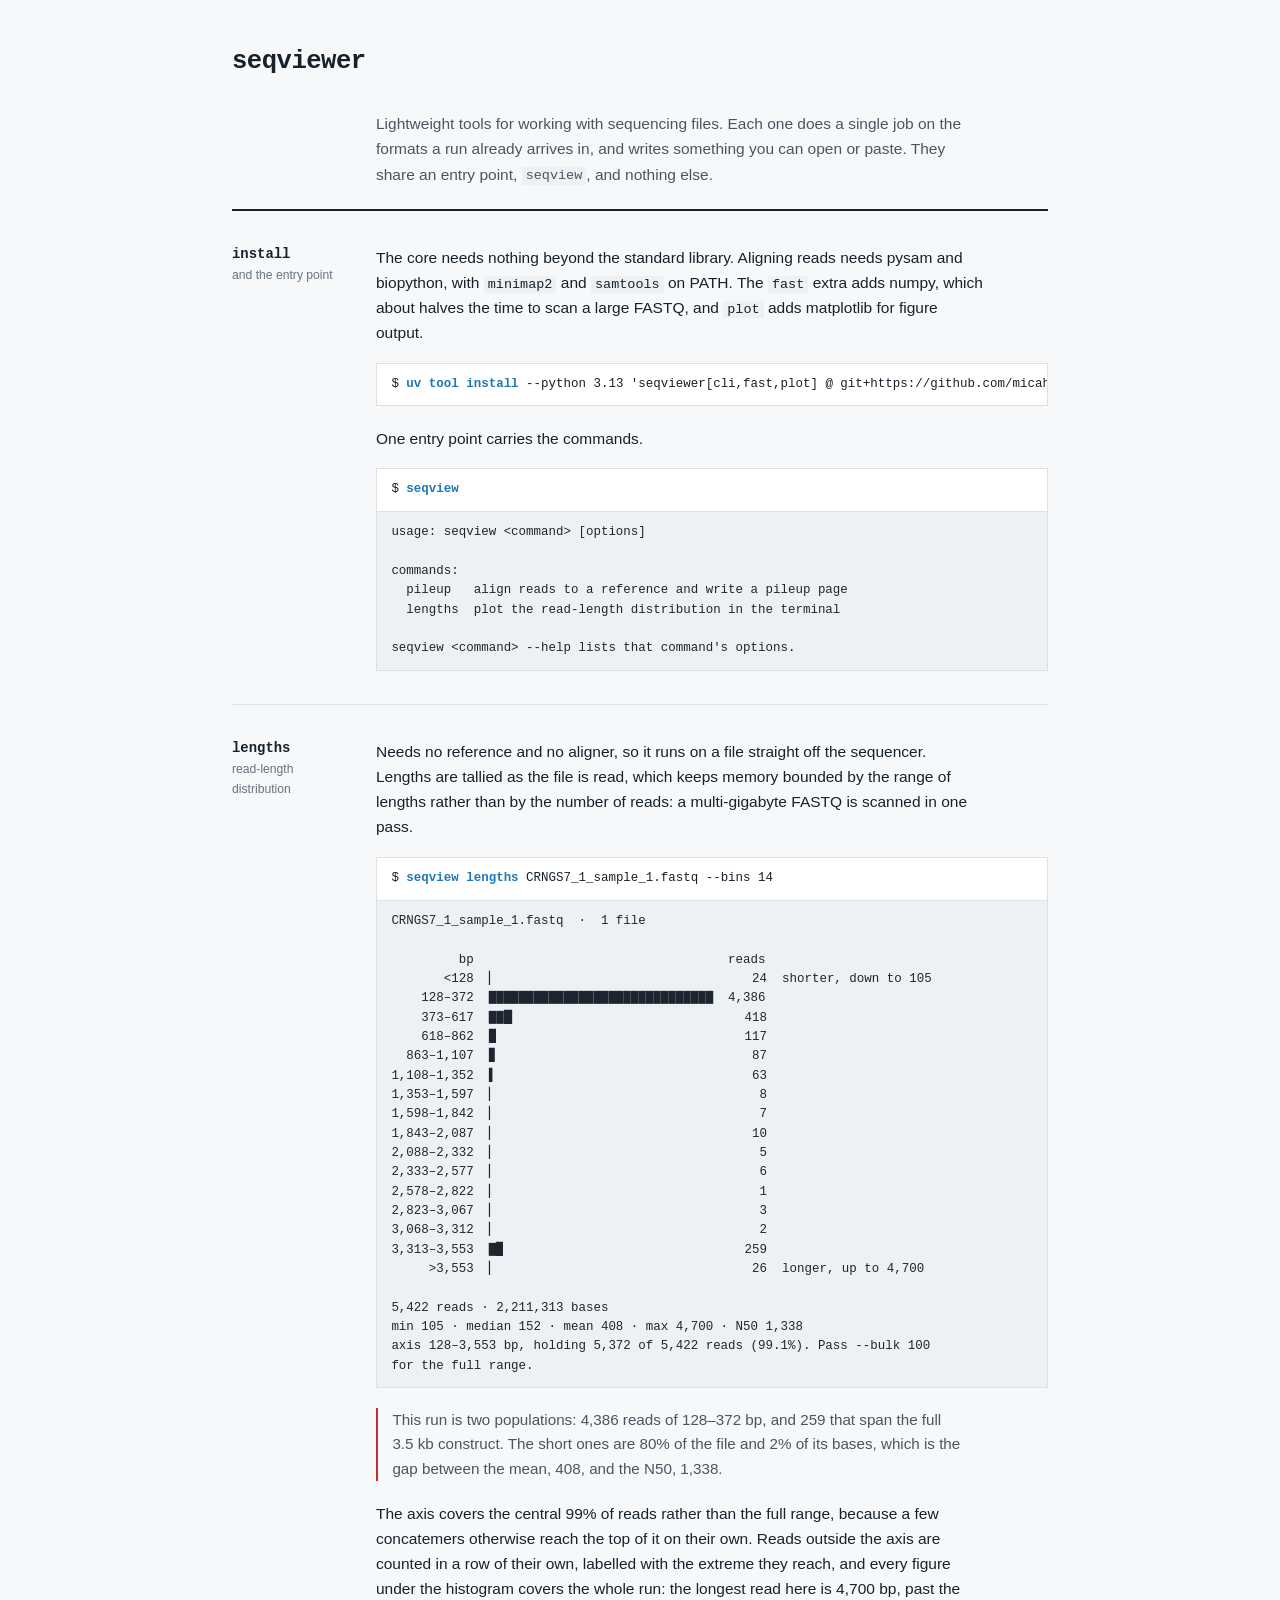
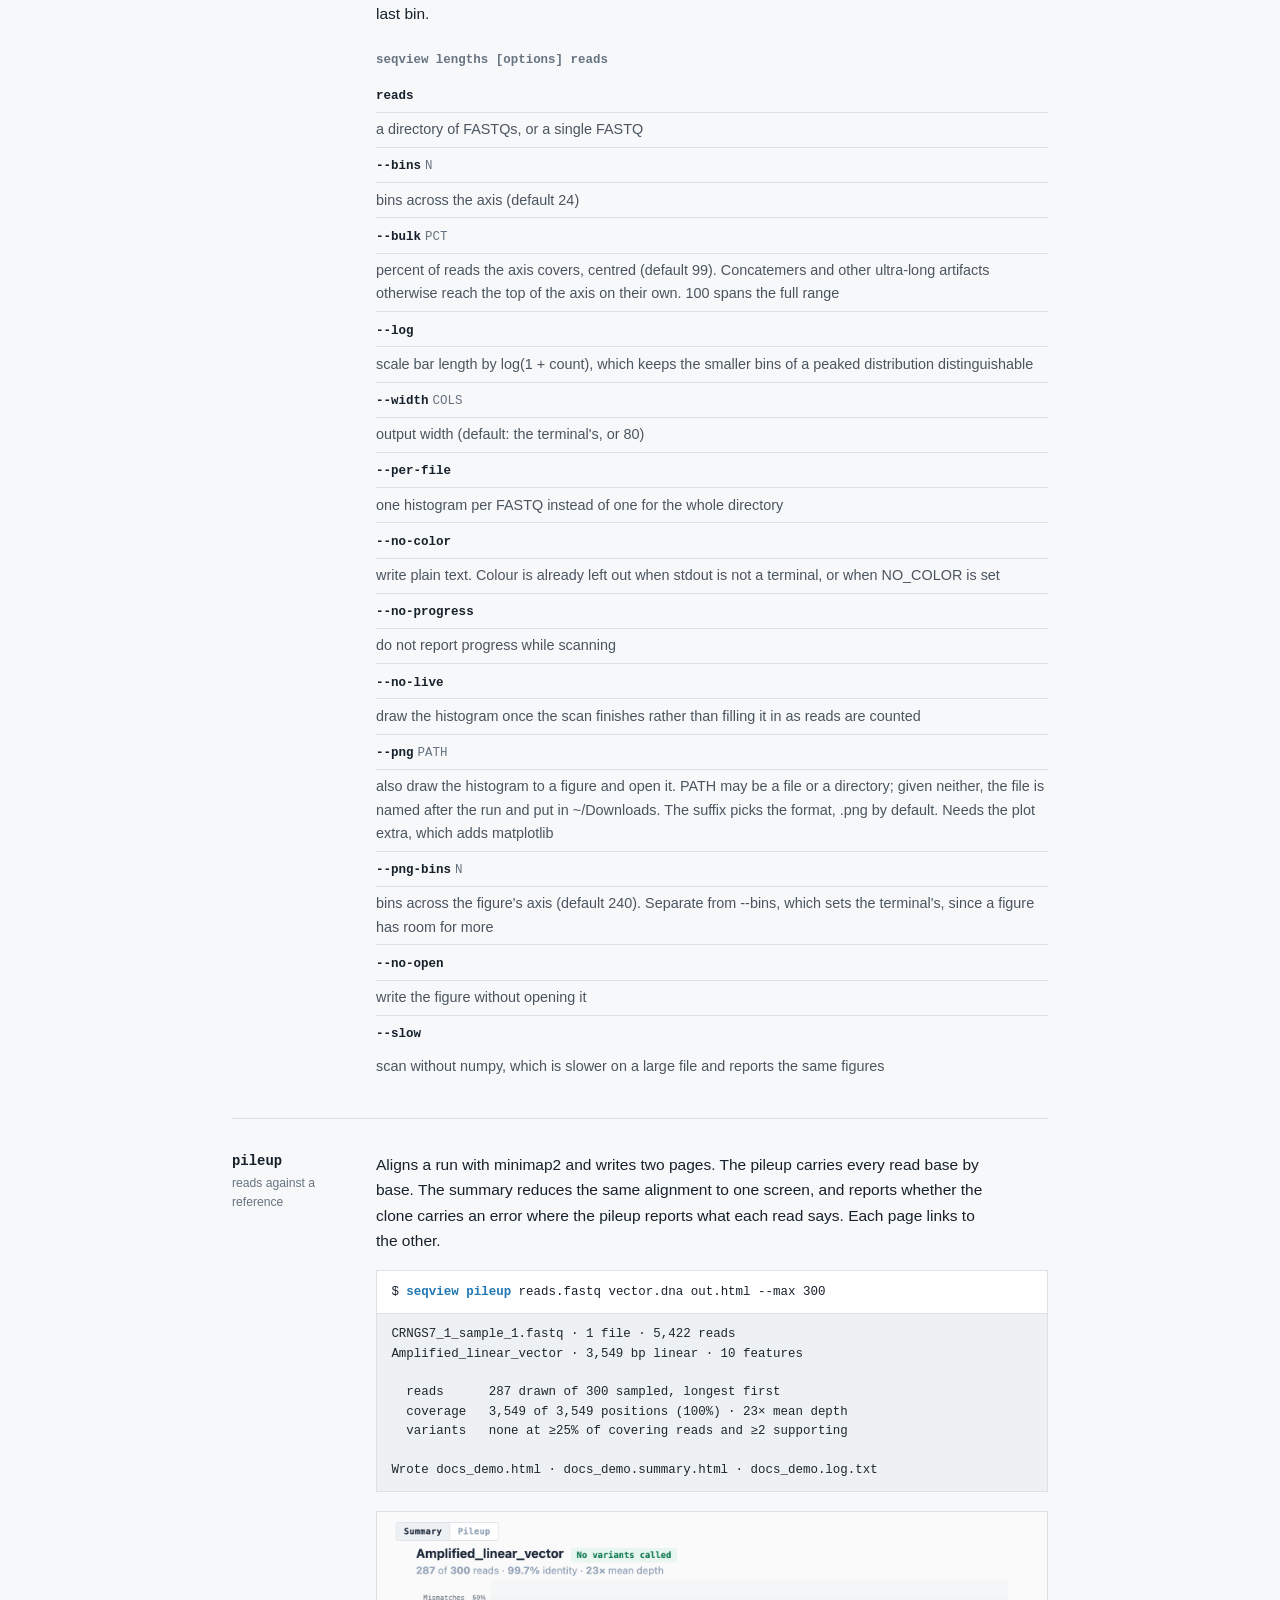
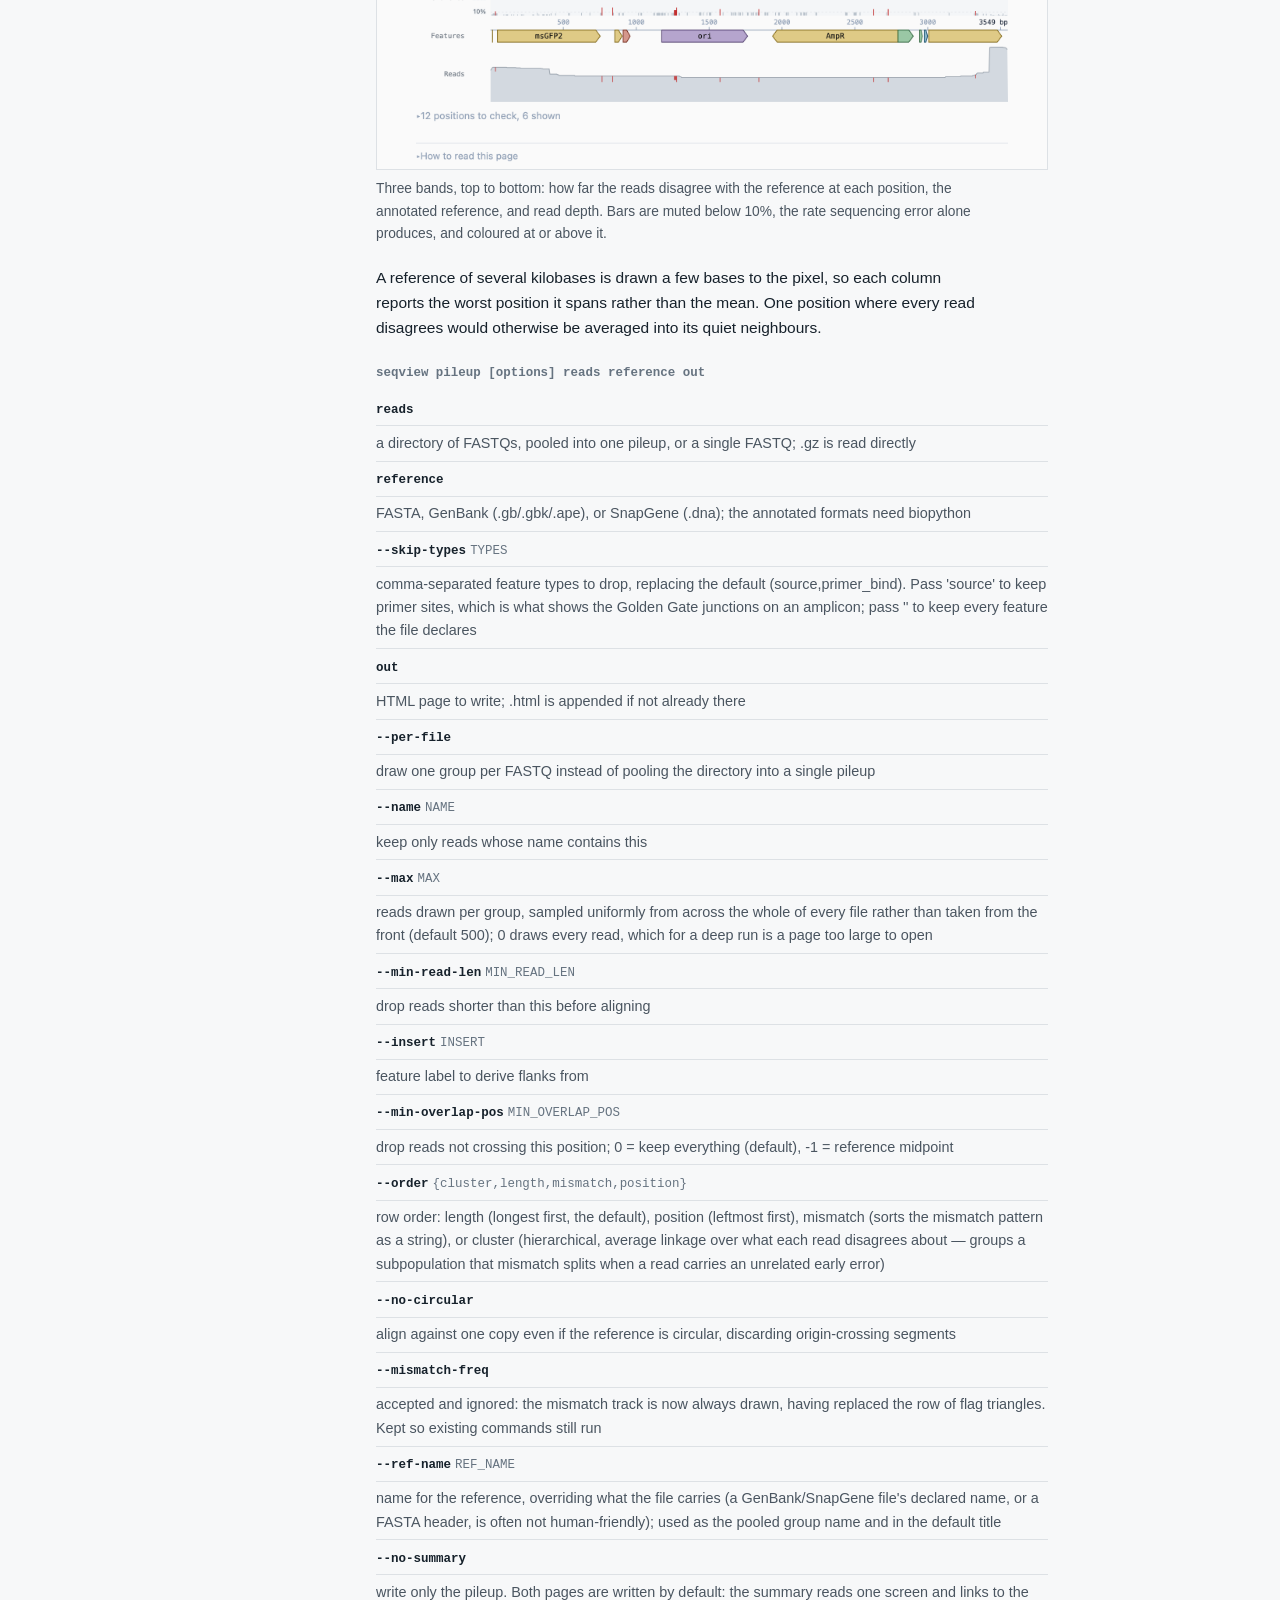
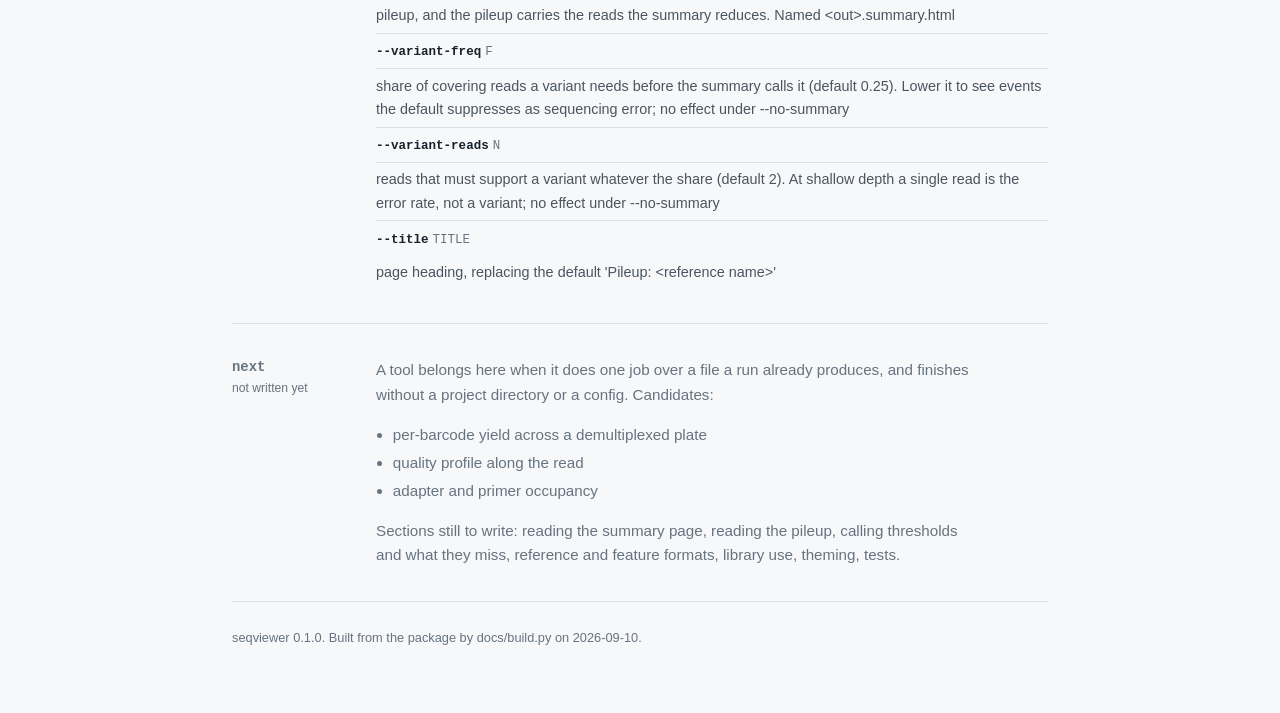
==== docs/index.html @ c3e30b2c "Scroll the transcripts sideways rather than wrapping them A command wrapped across lines stops being" ====
<!doctype html>
<html lang="en">
<head>
<meta charset="utf-8">
<meta name="viewport" content="width=device-width,initial-scale=1">
<title>seqviewer</title>
<style>
:root {
  color-scheme: light dark;
  --paper: #f7f8f9;
  --panel: #ffffff;
  --ink: #16212b;
  --muted: #4a5560;
  --quiet: #667380;
  --rule: #dde1e5;
  --accent: #1f77b4;       /* the colour the package plots its figures in */
  --flag: #c22f2f;         /* and the colour it flags a finding in */
  --term-bg: #eef1f3;
  --term-ink: #1d262e;
  --rail: 7.5rem;
}
@media (prefers-color-scheme: dark) {
  :root {
    --paper: #10151a; --panel: #161d24; --ink: #e4e9ed; --muted: #a9b4be;
    --quiet: #8795a1; --rule: #26313b; --accent: #6cb6e8; --flag: #f0655f;
    --term-bg: #0c1116; --term-ink: #d3dae0;
  }
}
* { box-sizing: border-box; }
html { -webkit-text-size-adjust: 100%; }
body {
  margin: 0; background: var(--paper); color: var(--ink);
  font: 15.5px/1.62 -apple-system, BlinkMacSystemFont, "Segoe UI", Roboto,
        Helvetica, Arial, sans-serif;
}
.page { max-width: 54rem; margin: 0 auto; padding: 3rem 1.5rem 4rem; }

/* --- masthead --- */
.mast { display: grid; grid-template-columns: var(--rail) 1fr; gap: 1.5rem;
        align-items: baseline; padding-bottom: 1.4rem;
        border-bottom: 2px solid var(--ink); }
.mast h1 { grid-column: 1 / -1; font: 600 1.6rem/1.1 ui-monospace,
           SFMono-Regular, "SF Mono", Menlo, Consolas, monospace;
           letter-spacing: -0.02em; margin: 0 0 0.7rem; }
/* The intro starts in the content column, on the same line as every tool's
   prose, rather than in the rail. */
.mast p { grid-column: 2 / -1; margin: 0; color: var(--muted);
          max-width: 38rem; min-width: 0; }

/* --- the rail: one row per tool, and room for the next --- */
.tool { display: grid; grid-template-columns: var(--rail) 1fr; gap: 1.5rem;
        padding: 2.1rem 0; border-bottom: 1px solid var(--rule); }
.tool > .label { position: sticky; top: 1.5rem; align-self: start; }
.tool > .label .name {
  display: block; font: 600 0.87rem/1.3 ui-monospace, SFMono-Regular,
  "SF Mono", Menlo, Consolas, monospace; color: var(--ink);
}
.tool > .label .what { display: block; margin-top: 0.2rem;
                       font-size: 0.76rem; color: var(--quiet); }
/* A grid item defaults to min-width:auto, which is a refusal to shrink below
   its widest content.  A wide transcript inside one therefore widens the
   column, the grid, and the page, and the overflow-x below never engages.
   Zero here is what lets the scroll container be the transcript itself. */
.tool > .label, .tool > .body { min-width: 0; }
.tool > .body > :first-child { margin-top: 0; }
.tool > .body > :last-child { margin-bottom: 0; }
.tool.next .label .name { color: var(--quiet); }
.tool.next .body { color: var(--quiet); font-size: 0.95rem; }

p { margin: 0 0 0.95rem; max-width: 38rem; }

/* --- a command and what it printed --- */
.run { margin: 1.1rem 0 1.2rem; min-width: 0; }
/* Nothing here wraps.  A command and its output are both fixed-pitch, and a
   line folded at the window edge reads as two: the histogram stops being a
   histogram, and a wrapped command stops being one you can copy by eye.  Each
   block is bounded by its column and scrolls sideways within it. */
.run pre {
  font: 0.78rem/1.55 ui-monospace, SFMono-Regular, "SF Mono", Menlo, Consolas,
        monospace;
  margin: 0; padding: 0.7rem 0.9rem;
  white-space: pre; overflow-x: auto; overscroll-behavior-x: contain;
}
.run .cmd { background: var(--panel); color: var(--ink);
            border: 1px solid var(--rule); }
.run .cmd b { font-weight: 600; color: var(--accent); }
.run .out { background: var(--term-bg); color: var(--term-ink);
            border: 1px solid var(--rule); border-top: none; }

figure { margin: 1.2rem 0; }
figure img { display: block; width: 100%; height: auto;
             border: 1px solid var(--rule); }
figcaption { margin-top: 0.5rem; font-size: 0.86rem; color: var(--muted);
             max-width: 38rem; }

/* --- what one run turned out to be, as against how the tool works --- */
.reading { margin: 1.2rem 0; padding-left: 0.9rem;
           border-left: 2px solid var(--flag);
           color: var(--muted); font-size: 0.95rem; max-width: 38rem; }
.reading p:last-child { margin-bottom: 0; }

/* --- every argument the command takes, read off its parser --- */
.ref { margin-top: 1.6rem; min-width: 0; }
.ref h3 { font: 600 0.78rem/1.3 ui-monospace, SFMono-Regular, "SF Mono",
          Menlo, Consolas, monospace; color: var(--quiet);
          margin: 0 0 0.6rem; }
/* The term column takes what the longest flag needs, but never more than a
   third of the row: --min-overlap-pos MIN_OVERLAP_POS would otherwise set the
   column width and squeeze the descriptions into a ribbon. */
dl.flags { display: grid;
           grid-template-columns: minmax(0, min(max-content, 33%)) 1fr;
           gap: 0 1.2rem; margin: 0; font-size: 0.9rem; }
dl.flags dt, dl.flags dd { padding: 0.34rem 0; min-width: 0;
                           overflow-wrap: anywhere;
                           border-bottom: 1px solid var(--rule); }
dl.flags dd { margin: 0; color: var(--muted); }
dl.flags dt:last-of-type, dl.flags dd:last-of-type { border-bottom: none; }
dl.flags dt code { background: none; padding: 0; font-weight: 600;
                   color: var(--ink); }
dl.flags .arg { font: 0.78rem/1 ui-monospace, SFMono-Regular, "SF Mono", Menlo,
                Consolas, monospace; color: var(--quiet); }

code { font: 0.87em/1 ui-monospace, SFMono-Regular, "SF Mono", Menlo,
       Consolas, monospace;
       background: var(--term-bg); padding: 0.08em 0.3em; }
a { color: var(--accent); text-decoration: underline;
    text-underline-offset: 0.15em; text-decoration-thickness: 0.06em; }
a:focus-visible { outline: 2px solid var(--accent); outline-offset: 3px; }

ul.plain { margin: 0.4rem 0 0.95rem; padding-left: 1.05rem; max-width: 38rem; }
ul.plain li { margin-bottom: 0.22rem; }

.stamp { margin: 1.6rem 0 0; font-size: 0.8rem; color: var(--quiet); }

@media (max-width: 720px) {
  .mast, .tool { grid-template-columns: 1fr; gap: 0.5rem; }
  .mast p { grid-column: 1; }
  .tool > .label { position: static; }
  .tool > .label .what { display: inline; margin-left: 0.5rem; }
  .page { padding: 2.2rem 1.1rem 3rem; }
  dl.flags { grid-template-columns: 1fr; }
  dl.flags dt { border-bottom: none; padding-bottom: 0; }
  dl.flags dd { padding-top: 0.1rem; padding-bottom: 0.7rem; }
}
</style>
</head>
<body>
<main class="page">

<header class="mast">
  <h1>seqviewer</h1>
  <p>Lightweight tools for working with sequencing files. Each one does a
  single job on the formats a run already arrives in, and writes something you
  can open or paste. They share an entry point, <code>seqview</code>, and
  nothing else.</p>
</header>

<section class="tool">
  <div class="label">
    <span class="name">install</span>
    <span class="what">and the entry point</span>
  </div>
  <div class="body">
    <p>The core needs nothing beyond the standard library. Aligning reads needs
    pysam and biopython, with <code>minimap2</code> and <code>samtools</code> on
    PATH. The <code>fast</code> extra adds numpy, which about halves the time to
    scan a large FASTQ, and <code>plot</code> adds matplotlib for figure
    output.</p>
    <div class="run">
      <pre class="cmd">$ <b>uv tool install</b> --python 3.13 'seqviewer[cli,fast,plot] @ git+https://github.com/micah-olivas/seqviewer'</pre>
    </div>
    <p>One entry point carries the commands.</p>
    <div class="run">
      <pre class="cmd">$ <b>seqview</b></pre>
      <pre class="out">usage: seqview &lt;command&gt; [options]

commands:
  pileup   align reads to a reference and write a pileup page
  lengths  plot the read-length distribution in the terminal

seqview &lt;command&gt; --help lists that command's options.</pre>
    </div>
  </div>
</section>

<section class="tool">
  <div class="label">
    <span class="name">lengths</span>
    <span class="what">read-length distribution</span>
  </div>
  <div class="body">
    <p>Needs no reference and no aligner, so it runs on a file straight off the
    sequencer. Lengths are tallied as the file is read, which keeps memory
    bounded by the range of lengths rather than by the number of reads: a
    multi-gigabyte FASTQ is scanned in one pass.</p>

    <div class="run">
      <pre class="cmd">$ <b>seqview lengths</b> CRNGS7_1_sample_1.fastq --bins 14</pre>
      <pre class="out">CRNGS7_1_sample_1.fastq  ·  1 file

         bp                                  reads
       &lt;128  ▏                                  24  shorter, down to 105
    128–372  ██████████████████████████████  4,386
    373–617  ██▉                               418
    618–862  ▊                                 117
  863–1,107  ▋                                  87
1,108–1,352  ▍                                  63
1,353–1,597  ▏                                   8
1,598–1,842  ▏                                   7
1,843–2,087  ▏                                  10
2,088–2,332  ▏                                   5
2,333–2,577  ▏                                   6
2,578–2,822  ▏                                   1
2,823–3,067  ▏                                   3
3,068–3,312  ▏                                   2
3,313–3,553  █▊                                259
     &gt;3,553  ▏                                  26  longer, up to 4,700

5,422 reads · 2,211,313 bases
min 105 · median 152 · mean 408 · max 4,700 · N50 1,338
axis 128–3,553 bp, holding 5,372 of 5,422 reads (99.1%). Pass --bulk 100
for the full range.</pre>
    </div>

    <div class="reading">
      <p>This run is two populations: 4,386 reads of 128&ndash;372&nbsp;bp, and
      259 that span the full 3.5&nbsp;kb construct. The short ones are 80% of
      the file and 2% of its bases, which is the gap between the mean, 408, and
      the N50, 1,338.</p>
    </div>

    <p>The axis covers the central 99% of reads rather than the full range,
    because a few concatemers otherwise reach the top of it on their own. Reads
    outside the axis are counted in a row of their own, labelled with the
    extreme they reach, and every figure under the histogram covers the whole
    run: the longest read here is 4,700&nbsp;bp, past the last bin.</p>

    <div class="ref">
      <h3>seqview lengths [options] reads</h3>
      <dl class="flags">
      <dt><code>reads</code></dt>
      <dd>a directory of FASTQs, or a single FASTQ</dd>
      <dt><code>--bins</code> <span class="arg">N</span></dt>
      <dd>bins across the axis (default 24)</dd>
      <dt><code>--bulk</code> <span class="arg">PCT</span></dt>
      <dd>percent of reads the axis covers, centred (default 99). Concatemers and other ultra-long artifacts otherwise reach the top of the axis on their own. 100 spans the full range</dd>
      <dt><code>--log</code></dt>
      <dd>scale bar length by log(1 + count), which keeps the smaller bins of a peaked distribution distinguishable</dd>
      <dt><code>--width</code> <span class="arg">COLS</span></dt>
      <dd>output width (default: the terminal's, or 80)</dd>
      <dt><code>--per-file</code></dt>
      <dd>one histogram per FASTQ instead of one for the whole directory</dd>
      <dt><code>--no-color</code></dt>
      <dd>write plain text. Colour is already left out when stdout is not a terminal, or when NO_COLOR is set</dd>
      <dt><code>--no-progress</code></dt>
      <dd>do not report progress while scanning</dd>
      <dt><code>--no-live</code></dt>
      <dd>draw the histogram once the scan finishes rather than filling it in as reads are counted</dd>
      <dt><code>--png</code> <span class="arg">PATH</span></dt>
      <dd>also draw the histogram to a figure and open it. PATH may be a file or a directory; given neither, the file is named after the run and put in ~/Downloads. The suffix picks the format, .png by default. Needs the plot extra, which adds matplotlib</dd>
      <dt><code>--png-bins</code> <span class="arg">N</span></dt>
      <dd>bins across the figure's axis (default 240). Separate from --bins, which sets the terminal's, since a figure has room for more</dd>
      <dt><code>--no-open</code></dt>
      <dd>write the figure without opening it</dd>
      <dt><code>--slow</code></dt>
      <dd>scan without numpy, which is slower on a large file and reports the same figures</dd>
      </dl>
    </div>
  </div>
</section>

<section class="tool">
  <div class="label">
    <span class="name">pileup</span>
    <span class="what">reads against a reference</span>
  </div>
  <div class="body">
    <p>Aligns a run with minimap2 and writes two pages. The pileup carries every
    read base by base. The summary reduces the same alignment to one screen, and
    reports whether the clone carries an error where the pileup reports what
    each read says. Each page links to the other.</p>

    <div class="run">
      <pre class="cmd">$ <b>seqview pileup</b> reads.fastq vector.dna out.html --max 300</pre>
      <pre class="out">CRNGS7_1_sample_1.fastq · 1 file · 5,422 reads
Amplified_linear_vector · 3,549 bp linear · 10 features

  reads      287 drawn of 300 sampled, longest first
  coverage   3,549 of 3,549 positions (100%) · 23× mean depth
  variants   none at ≥25% of covering reads and ≥2 supporting

Wrote docs_demo.html · docs_demo.summary.html · docs_demo.log.txt</pre>
    </div>

    <figure>
      <img alt="The summary page for a 3,549 bp vector: a per-position
                disagreement track, the annotated reference, and the coverage
                profile."
           src="img/summary.png">
      <figcaption>Three bands, top to bottom: how far the reads disagree with
      the reference at each position, the annotated reference, and read depth.
      Bars are muted below 10%, the rate sequencing error alone produces, and
      coloured at or above it.</figcaption>
    </figure>

    <p>A reference of several kilobases is drawn a few bases to the pixel, so
    each column reports the worst position it spans rather than the mean. One
    position where every read disagrees would otherwise be averaged into its
    quiet neighbours.</p>

    <div class="ref">
      <h3>seqview pileup [options] reads reference out</h3>
      <dl class="flags">
      <dt><code>reads</code></dt>
      <dd>a directory of FASTQs, pooled into one pileup, or a single FASTQ; .gz is read directly</dd>
      <dt><code>reference</code></dt>
      <dd>FASTA, GenBank (.gb/.gbk/.ape), or SnapGene (.dna); the annotated formats need biopython</dd>
      <dt><code>--skip-types</code> <span class="arg">TYPES</span></dt>
      <dd>comma-separated feature types to drop, replacing the default (source,primer_bind).  Pass 'source' to keep primer sites, which is what shows the Golden Gate junctions on an amplicon; pass '' to keep every feature the file declares</dd>
      <dt><code>out</code></dt>
      <dd>HTML page to write; .html is appended if not already there</dd>
      <dt><code>--per-file</code></dt>
      <dd>draw one group per FASTQ instead of pooling the directory into a single pileup</dd>
      <dt><code>--name</code> <span class="arg">NAME</span></dt>
      <dd>keep only reads whose name contains this</dd>
      <dt><code>--max</code> <span class="arg">MAX</span></dt>
      <dd>reads drawn per group, sampled uniformly from across the whole of every file rather than taken from the front (default 500); 0 draws every read, which for a deep run is a page too large to open</dd>
      <dt><code>--min-read-len</code> <span class="arg">MIN_READ_LEN</span></dt>
      <dd>drop reads shorter than this before aligning</dd>
      <dt><code>--insert</code> <span class="arg">INSERT</span></dt>
      <dd>feature label to derive flanks from</dd>
      <dt><code>--min-overlap-pos</code> <span class="arg">MIN_OVERLAP_POS</span></dt>
      <dd>drop reads not crossing this position; 0 = keep everything (default), -1 = reference midpoint</dd>
      <dt><code>--order</code> <span class="arg">{cluster,length,mismatch,position}</span></dt>
      <dd>row order: length (longest first, the default), position (leftmost first), mismatch (sorts the mismatch pattern as a string), or cluster (hierarchical, average linkage over what each read disagrees about — groups a subpopulation that mismatch splits when a read carries an unrelated early error)</dd>
      <dt><code>--no-circular</code></dt>
      <dd>align against one copy even if the reference is circular, discarding origin-crossing segments</dd>
      <dt><code>--mismatch-freq</code></dt>
      <dd>accepted and ignored: the mismatch track is now always drawn, having replaced the row of flag triangles. Kept so existing commands still run</dd>
      <dt><code>--ref-name</code> <span class="arg">REF_NAME</span></dt>
      <dd>name for the reference, overriding what the file carries (a GenBank/SnapGene file's declared name, or a FASTA header, is often not human-friendly); used as the pooled group name and in the default title</dd>
      <dt><code>--no-summary</code></dt>
      <dd>write only the pileup. Both pages are written by default: the summary reads one screen and links to the pileup, and the pileup carries the reads the summary reduces. Named &lt;out&gt;.summary.html</dd>
      <dt><code>--variant-freq</code> <span class="arg">F</span></dt>
      <dd>share of covering reads a variant needs before the summary calls it (default 0.25). Lower it to see events the default suppresses as sequencing error; no effect under --no-summary</dd>
      <dt><code>--variant-reads</code> <span class="arg">N</span></dt>
      <dd>reads that must support a variant whatever the share (default 2). At shallow depth a single read is the error rate, not a variant; no effect under --no-summary</dd>
      <dt><code>--title</code> <span class="arg">TITLE</span></dt>
      <dd>page heading, replacing the default 'Pileup: &lt;reference name&gt;'</dd>
      </dl>
    </div>
  </div>
</section>

<section class="tool next">
  <div class="label">
    <span class="name">next</span>
    <span class="what">not written yet</span>
  </div>
  <div class="body">
    <p>A tool belongs here when it does one job over a file a run already
    produces, and finishes without a project directory or a config.
    Candidates:</p>
    <ul class="plain">
      <li>per-barcode yield across a demultiplexed plate</li>
      <li>quality profile along the read</li>
      <li>adapter and primer occupancy</li>
    </ul>
    <p>Sections still to write: reading the summary page, reading the pileup,
    calling thresholds and what they miss, reference and feature formats,
    library use, theming, tests.</p>
  </div>
</section>

<p class="stamp">seqviewer 0.1.0. Built from the package by docs/build.py on 2026-09-10.</p>

</main>
</body>
</html>
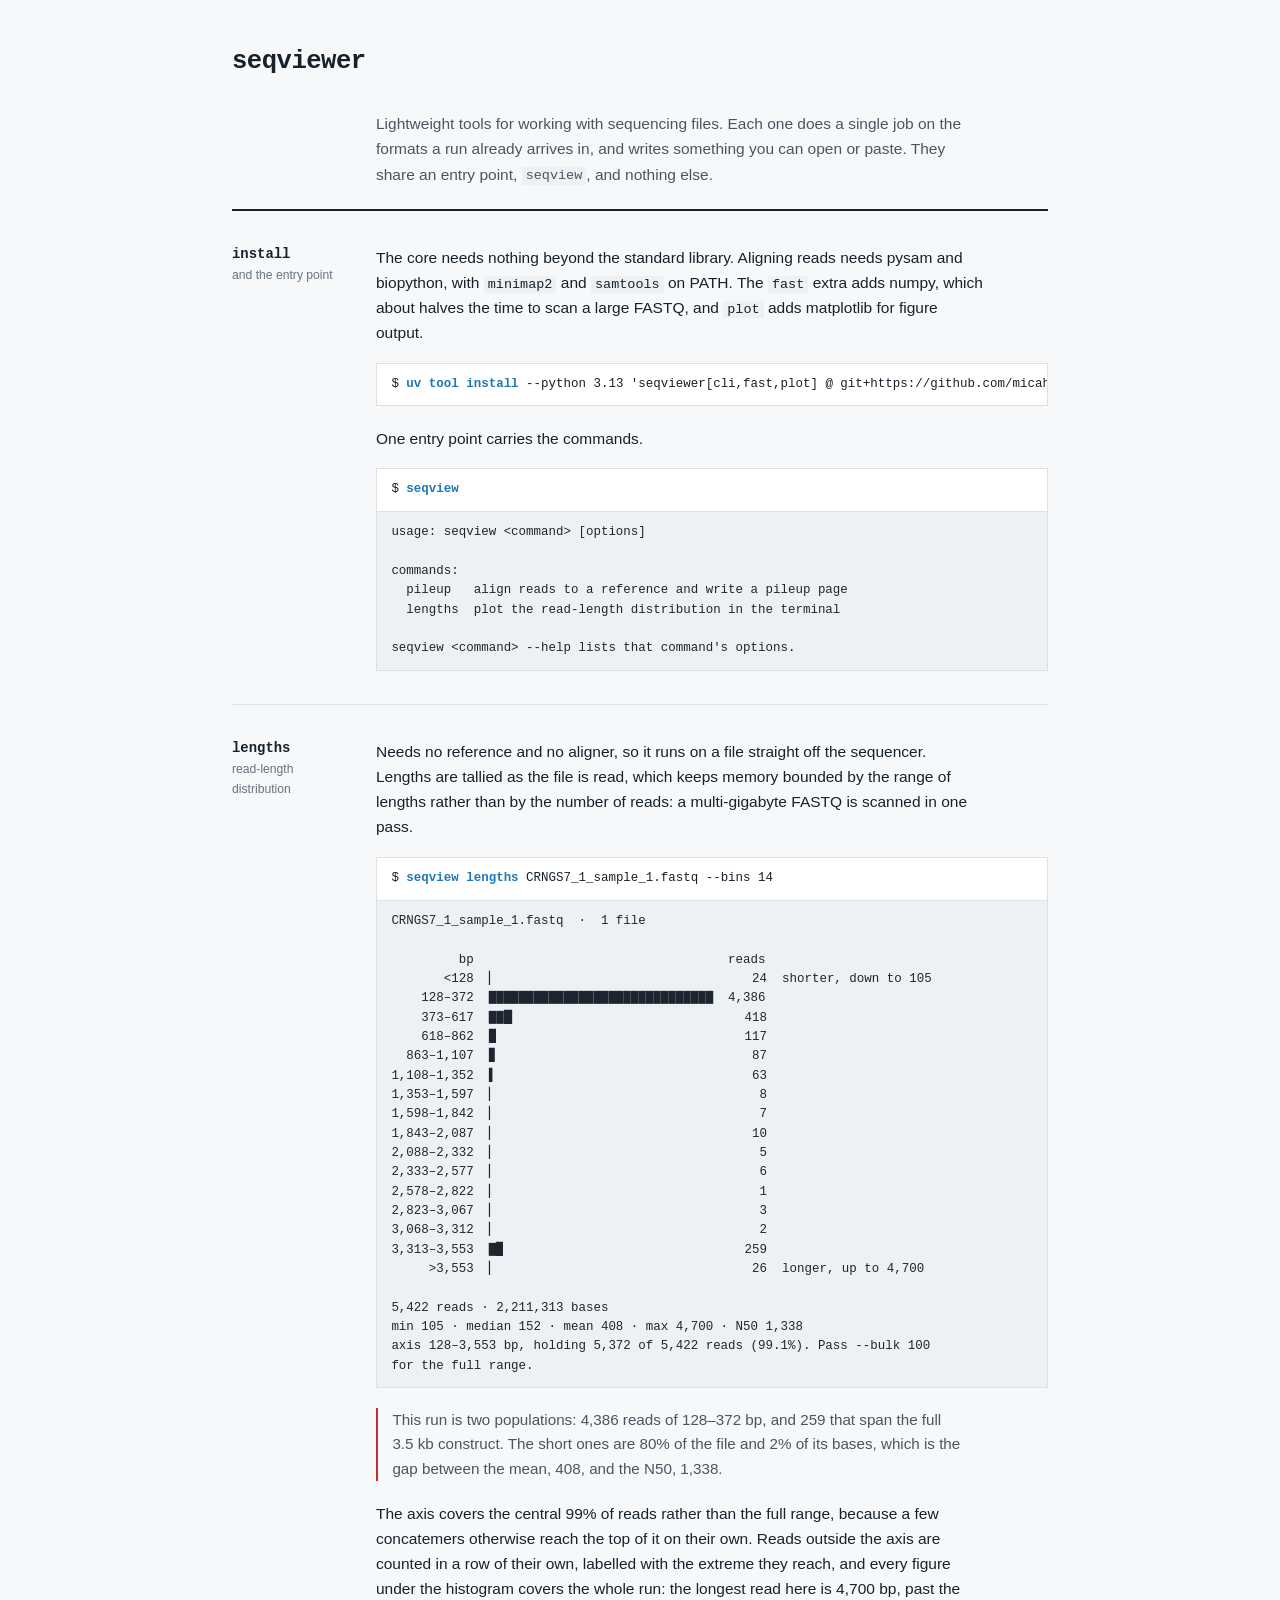
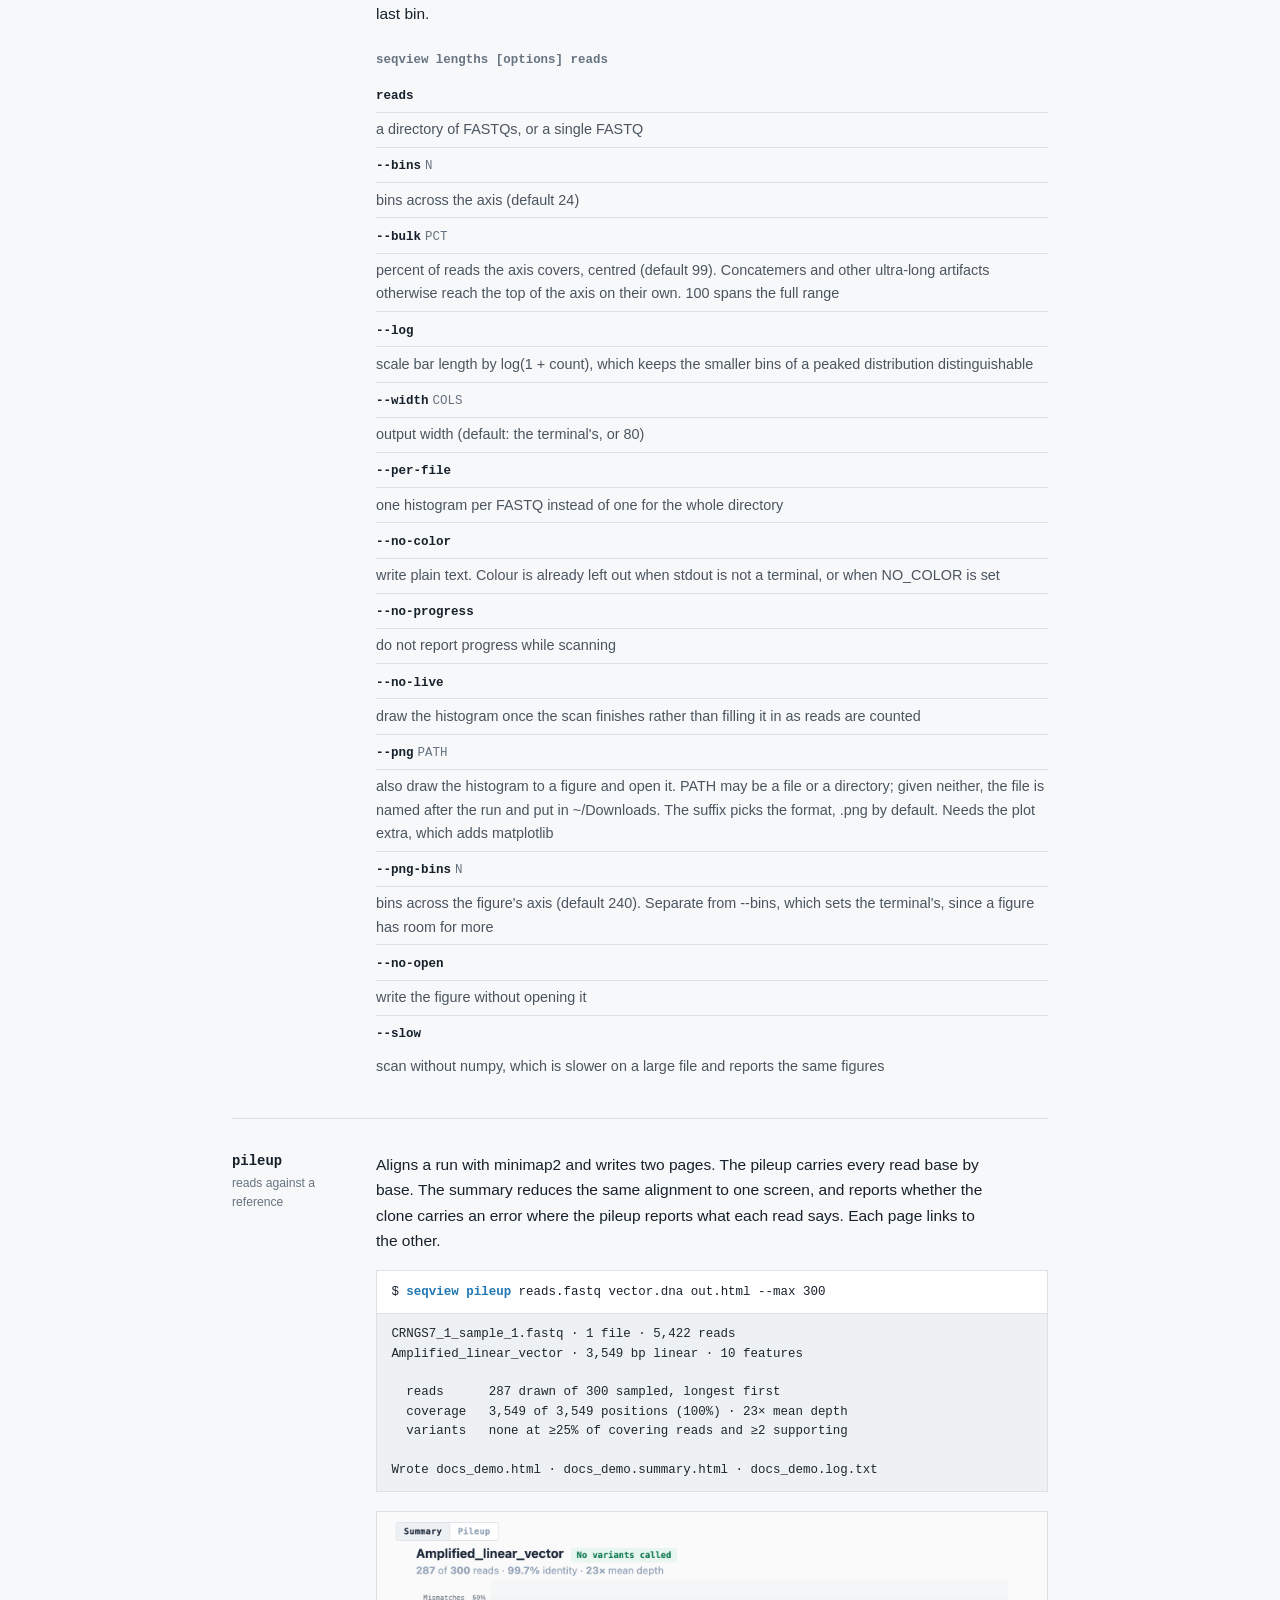
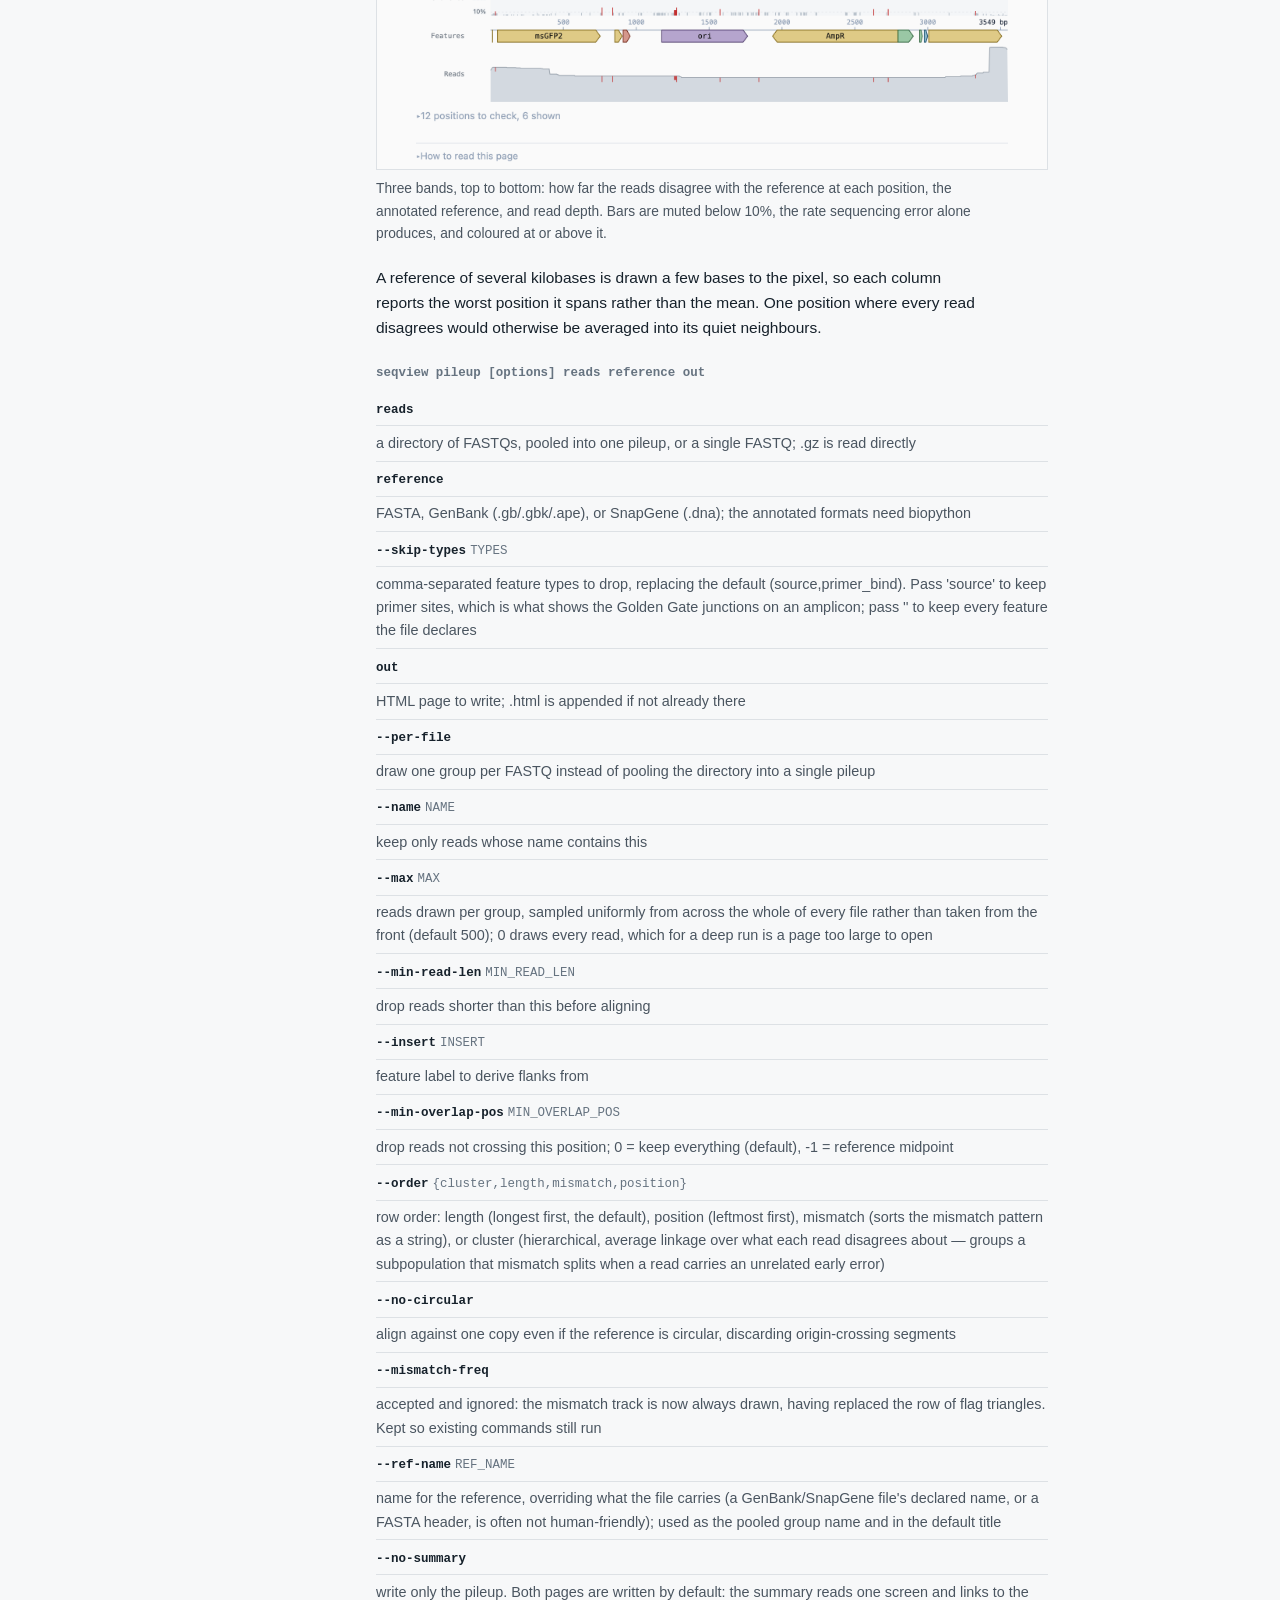
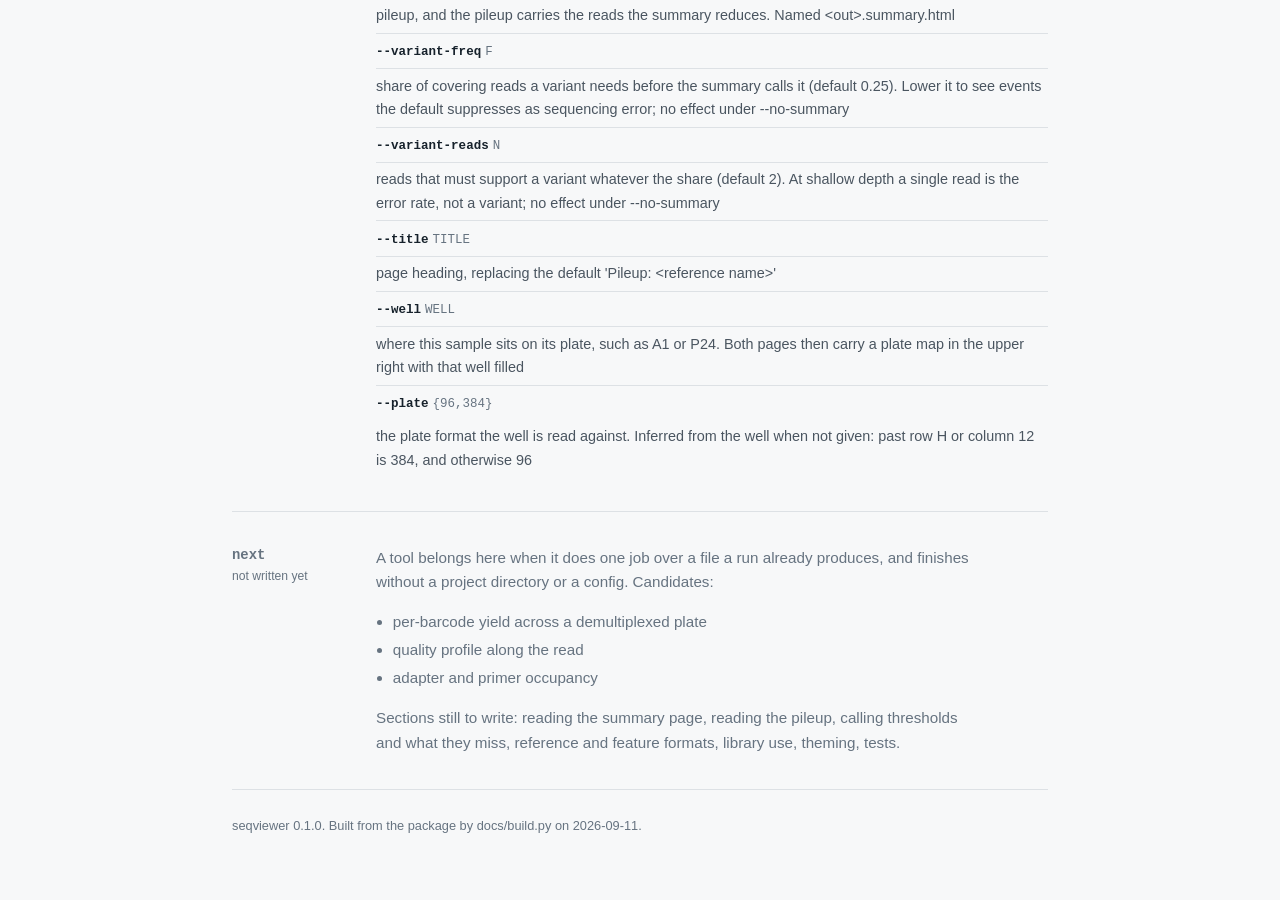
==== commit 394715e5: "Place the sample on its plate A demultiplexed run is one page per well, and a page named the well in" ====
--- a/docs/index.html
+++ b/docs/index.html
@@ -347,6 +347,10 @@
       <dd>reads that must support a variant whatever the share (default 2). At shallow depth a single read is the error rate, not a variant; no effect under --no-summary</dd>
       <dt><code>--title</code> <span class="arg">TITLE</span></dt>
       <dd>page heading, replacing the default 'Pileup: &lt;reference name&gt;'</dd>
+      <dt><code>--well</code> <span class="arg">WELL</span></dt>
+      <dd>where this sample sits on its plate, such as A1 or P24. Both pages then carry a plate map in the upper right with that well filled</dd>
+      <dt><code>--plate</code> <span class="arg">{96,384}</span></dt>
+      <dd>the plate format the well is read against. Inferred from the well when not given: past row H or column 12 is 384, and otherwise 96</dd>
       </dl>
     </div>
   </div>
@@ -372,7 +376,7 @@
   </div>
 </section>
 
-<p class="stamp">seqviewer 0.1.0. Built from the package by docs/build.py on 2026-09-10.</p>
+<p class="stamp">seqviewer 0.1.0. Built from the package by docs/build.py on 2026-09-11.</p>
 
 </main>
 </body>
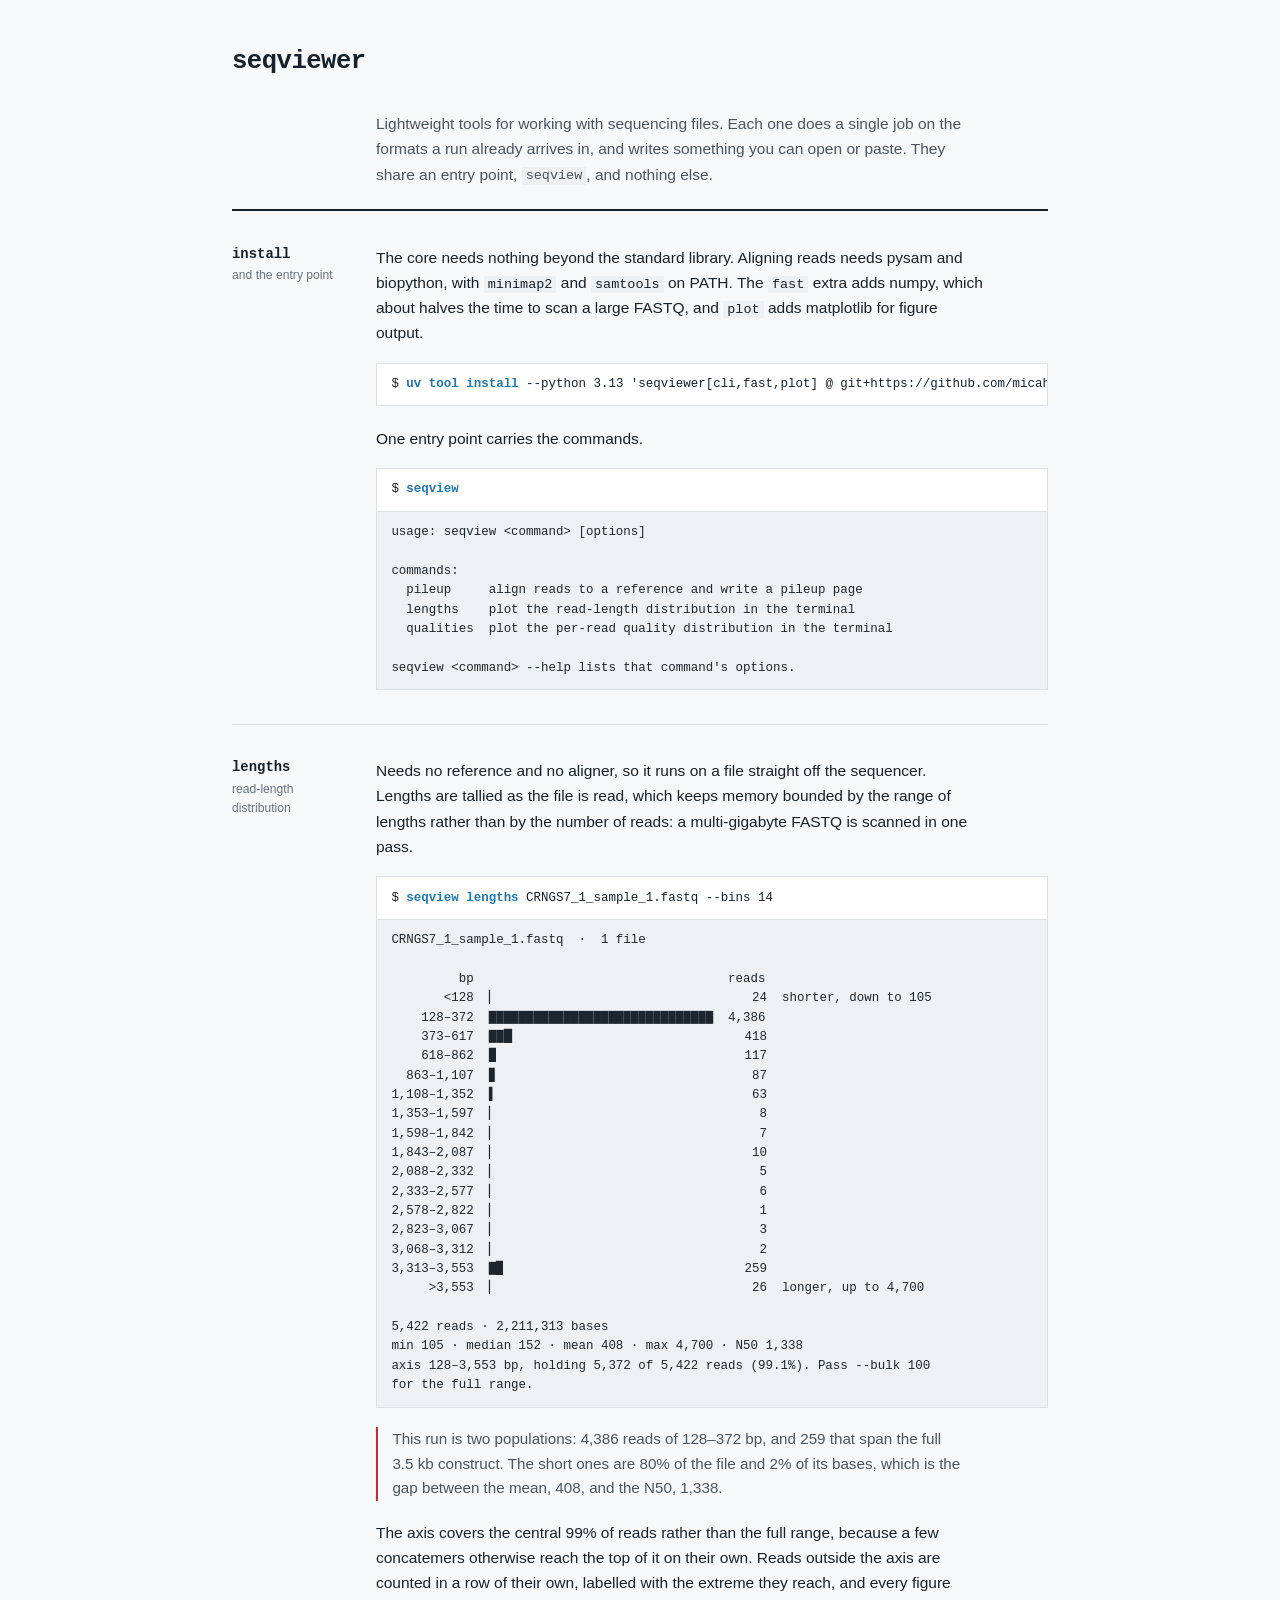
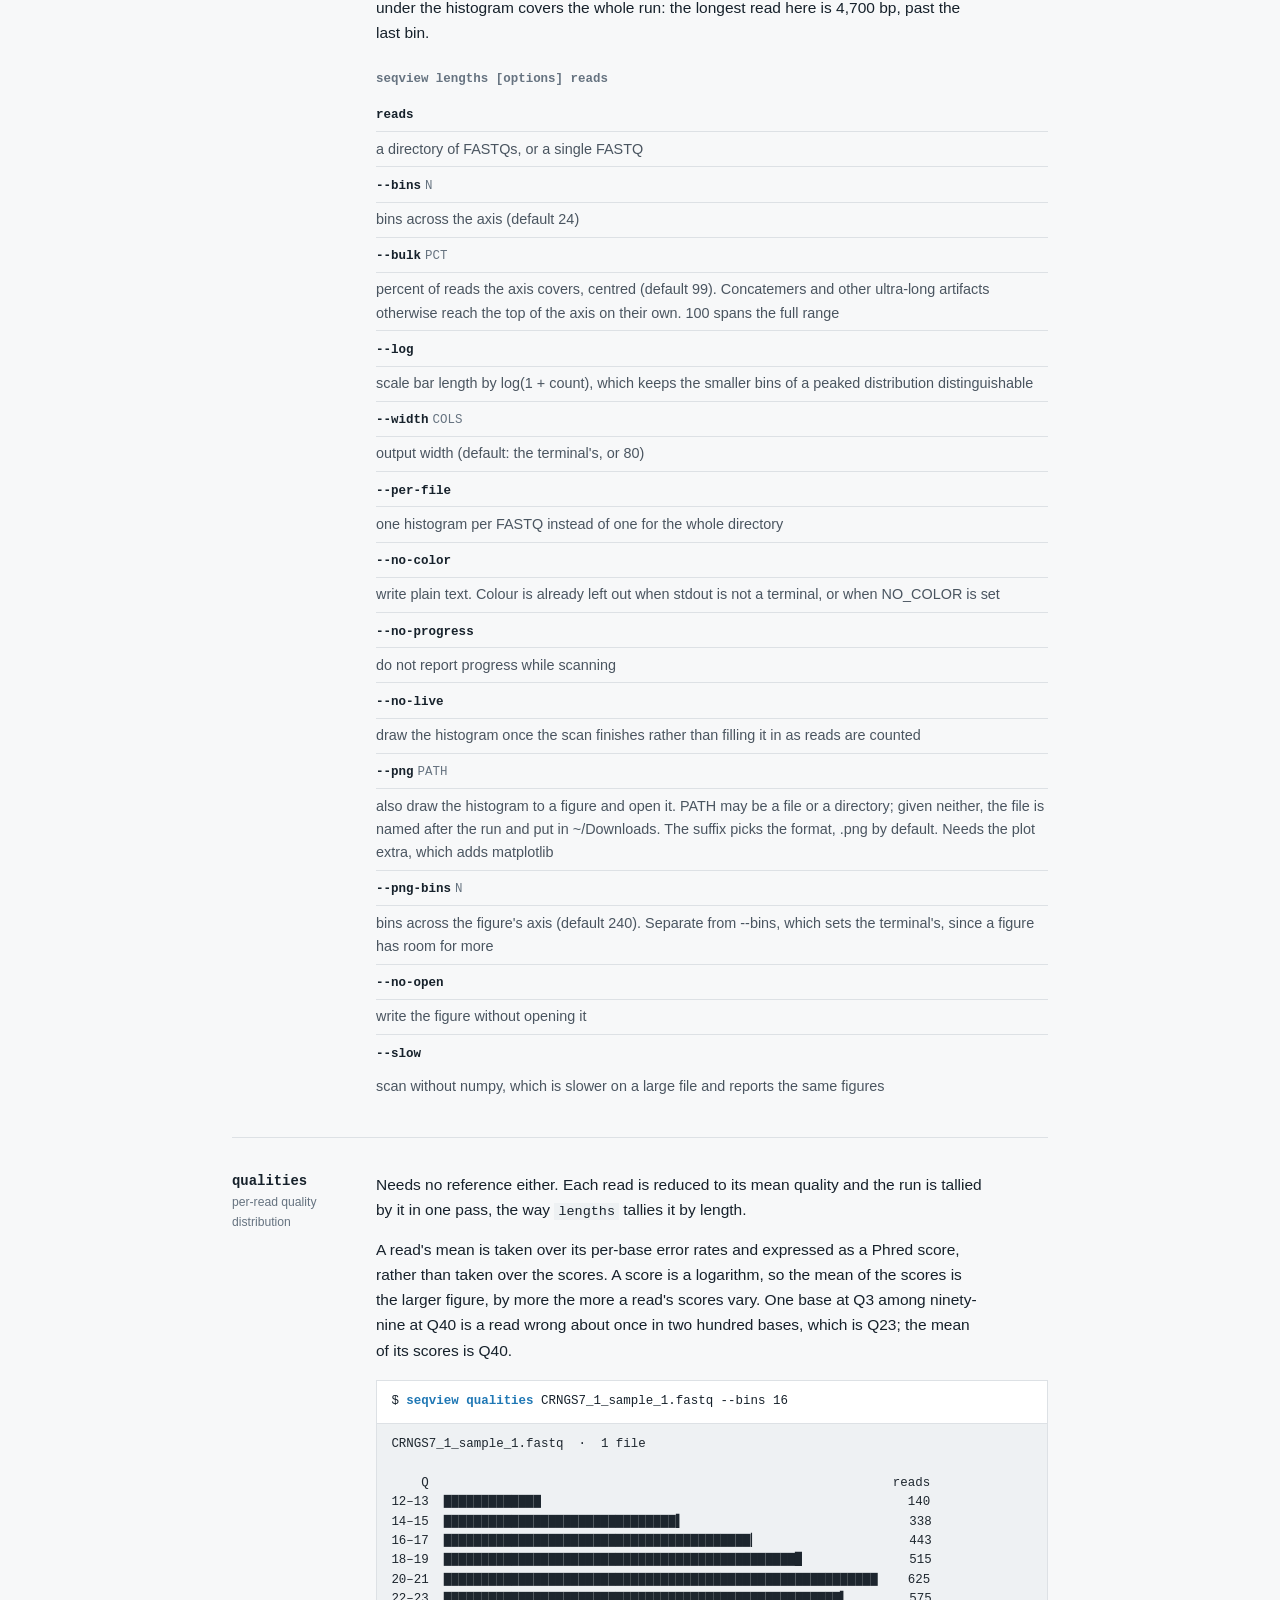
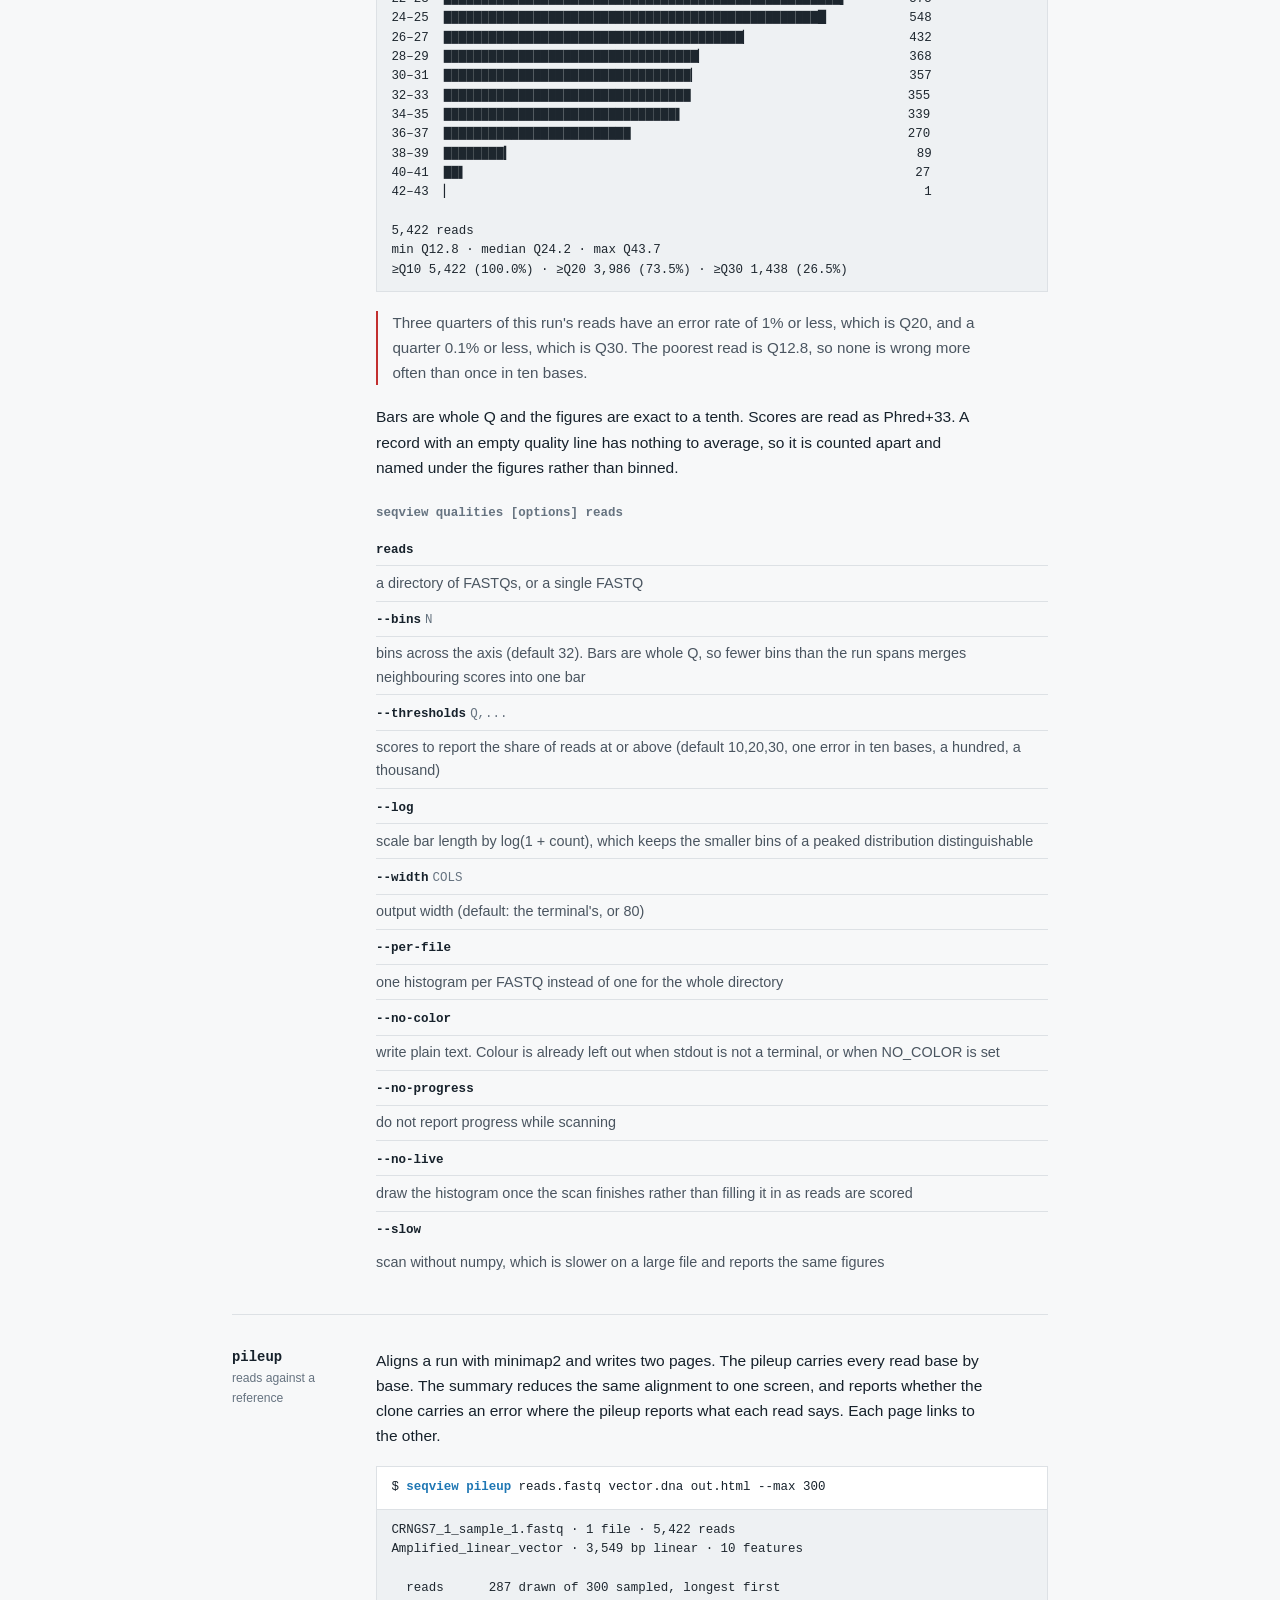
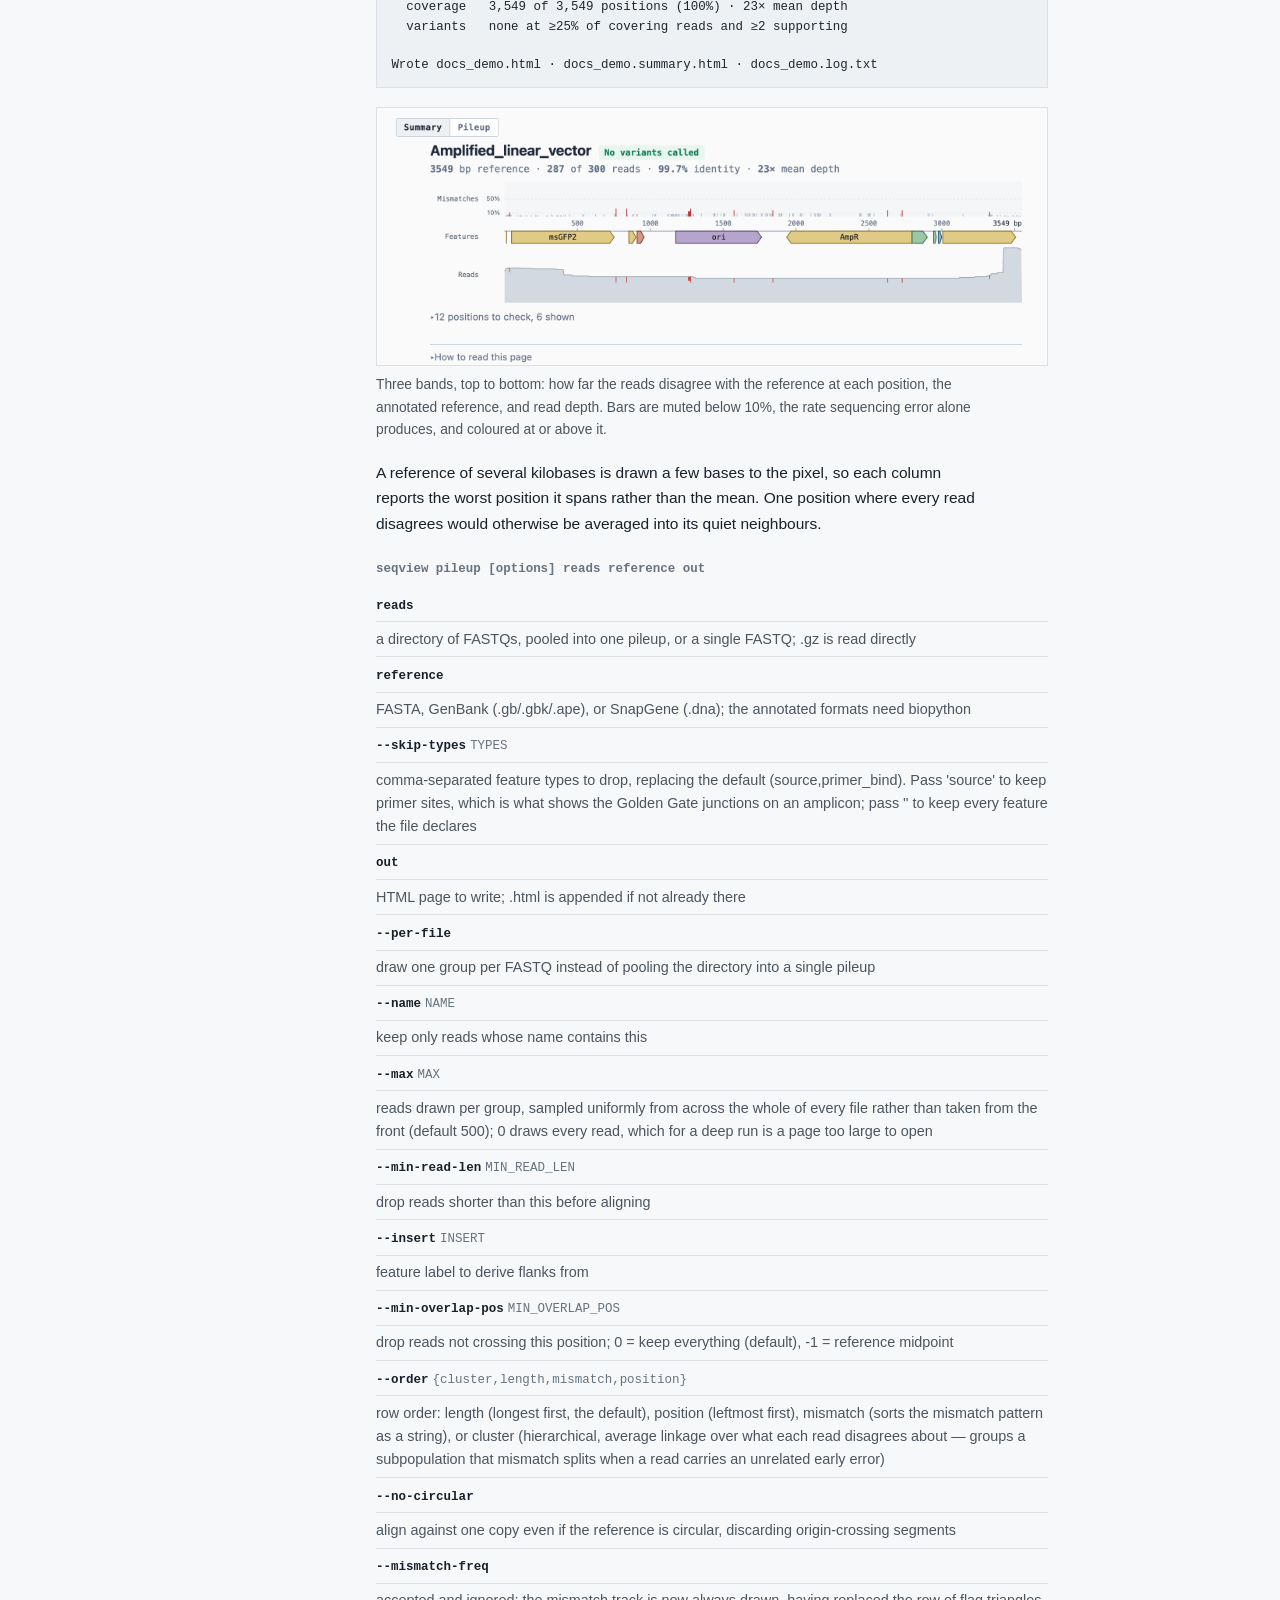
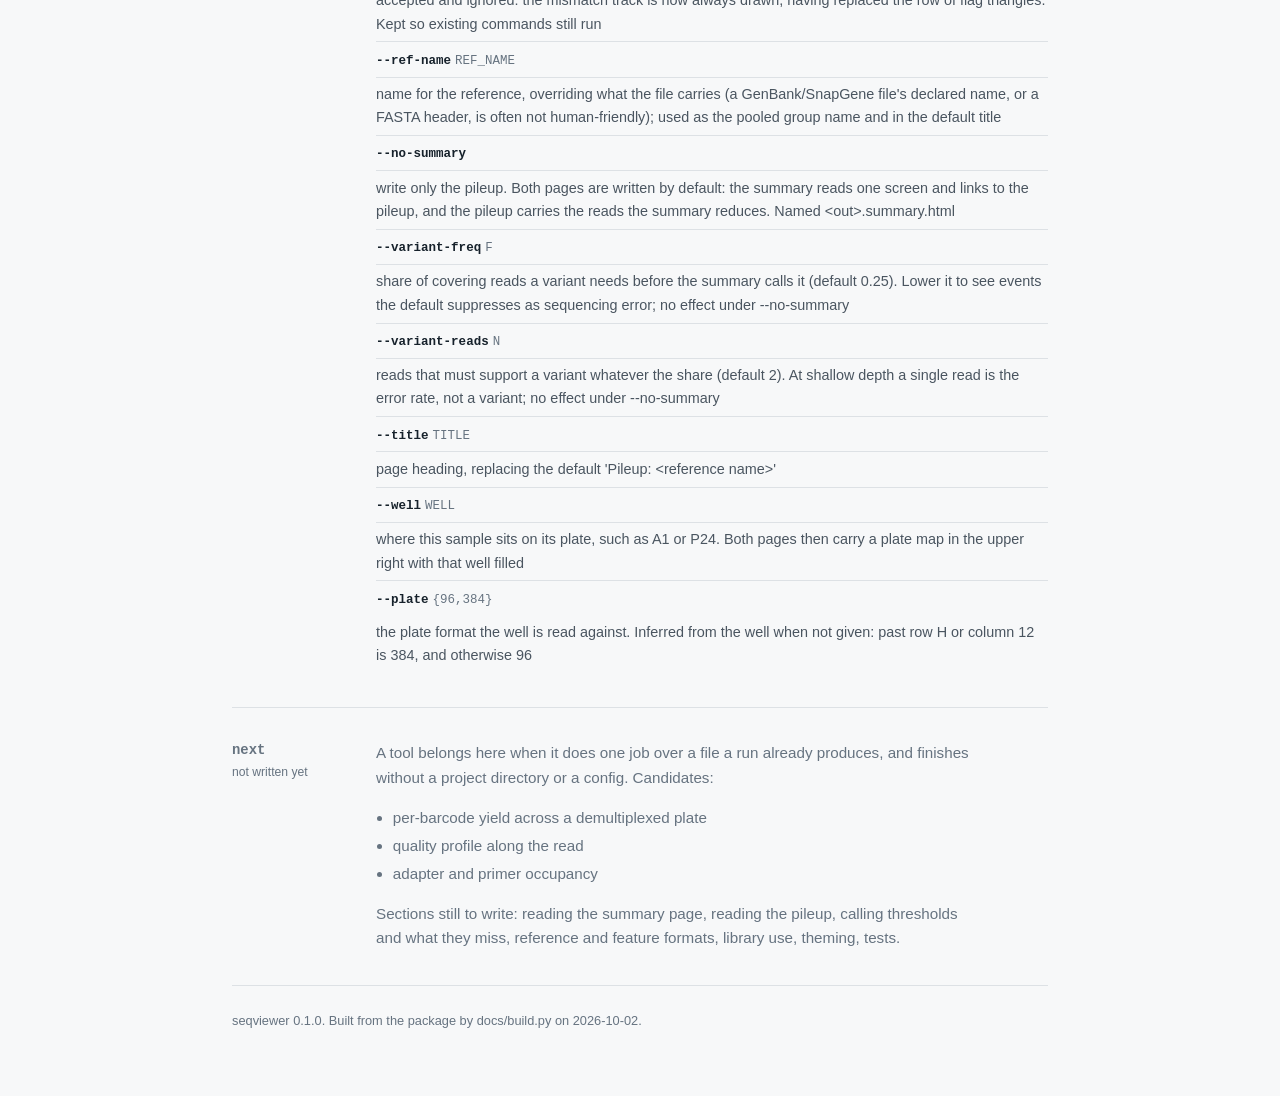
==== commit 66be0c8e: "Add seqview qualities: the run's per-read quality as a histogram The suite's third tool.  Each read " ====
--- a/docs/index.html
+++ b/docs/index.html
@@ -175,8 +175,9 @@
       <pre class="out">usage: seqview &lt;command&gt; [options]
 
 commands:
-  pileup   align reads to a reference and write a pileup page
-  lengths  plot the read-length distribution in the terminal
+  pileup     align reads to a reference and write a pileup page
+  lengths    plot the read-length distribution in the terminal
+  qualities  plot the per-read quality distribution in the terminal
 
 seqview &lt;command&gt; --help lists that command's options.</pre>
     </div>
@@ -262,6 +263,89 @@
       <dd>bins across the figure's axis (default 240). Separate from --bins, which sets the terminal's, since a figure has room for more</dd>
       <dt><code>--no-open</code></dt>
       <dd>write the figure without opening it</dd>
+      <dt><code>--slow</code></dt>
+      <dd>scan without numpy, which is slower on a large file and reports the same figures</dd>
+      </dl>
+    </div>
+  </div>
+</section>
+
+<section class="tool">
+  <div class="label">
+    <span class="name">qualities</span>
+    <span class="what">per-read quality distribution</span>
+  </div>
+  <div class="body">
+    <p>Needs no reference either. Each read is reduced to its mean quality and
+    the run is tallied by it in one pass, the way <code>lengths</code> tallies
+    it by length.</p>
+
+    <p>A read's mean is taken over its per-base error rates and expressed as a
+    Phred score, rather than taken over the scores. A score is a logarithm, so
+    the mean of the scores is the larger figure, by more the more a read's
+    scores vary. One base at Q3 among ninety-nine at Q40 is a read wrong about
+    once in two hundred bases, which is Q23; the mean of its scores is
+    Q40.</p>
+
+    <div class="run">
+      <pre class="cmd">$ <b>seqview qualities</b> CRNGS7_1_sample_1.fastq --bins 16</pre>
+      <pre class="out">CRNGS7_1_sample_1.fastq  ·  1 file
+
+    Q                                                              reads
+12–13  █████████████                                                 140
+14–15  ███████████████████████████████▍                              338
+16–17  █████████████████████████████████████████▏                    443
+18–19  ███████████████████████████████████████████████▊              515
+20–21  ██████████████████████████████████████████████████████████    625
+22–23  █████████████████████████████████████████████████████▍        575
+24–25  ██████████████████████████████████████████████████▉           548
+26–27  ████████████████████████████████████████▏                     432
+28–29  ██████████████████████████████████▏                           368
+30–31  █████████████████████████████████▏                            357
+32–33  █████████████████████████████████                             355
+34–35  ███████████████████████████████▌                              339
+36–37  █████████████████████████                                     270
+38–39  ████████▎                                                      89
+40–41  ██▌                                                            27
+42–43  ▏                                                               1
+
+5,422 reads
+min Q12.8 · median Q24.2 · max Q43.7
+≥Q10 5,422 (100.0%) · ≥Q20 3,986 (73.5%) · ≥Q30 1,438 (26.5%)</pre>
+    </div>
+
+    <div class="reading">
+      <p>Three quarters of this run's reads have an error rate of 1% or less,
+      which is Q20, and a quarter 0.1% or less, which is Q30. The poorest read
+      is Q12.8, so none is wrong more often than once in ten bases.</p>
+    </div>
+
+    <p>Bars are whole Q and the figures are exact to a tenth. Scores are read
+    as Phred+33. A record with an empty quality line has nothing to average,
+    so it is counted apart and named under the figures rather than
+    binned.</p>
+
+    <div class="ref">
+      <h3>seqview qualities [options] reads</h3>
+      <dl class="flags">
+      <dt><code>reads</code></dt>
+      <dd>a directory of FASTQs, or a single FASTQ</dd>
+      <dt><code>--bins</code> <span class="arg">N</span></dt>
+      <dd>bins across the axis (default 32). Bars are whole Q, so fewer bins than the run spans merges neighbouring scores into one bar</dd>
+      <dt><code>--thresholds</code> <span class="arg">Q,...</span></dt>
+      <dd>scores to report the share of reads at or above (default 10,20,30, one error in ten bases, a hundred, a thousand)</dd>
+      <dt><code>--log</code></dt>
+      <dd>scale bar length by log(1 + count), which keeps the smaller bins of a peaked distribution distinguishable</dd>
+      <dt><code>--width</code> <span class="arg">COLS</span></dt>
+      <dd>output width (default: the terminal's, or 80)</dd>
+      <dt><code>--per-file</code></dt>
+      <dd>one histogram per FASTQ instead of one for the whole directory</dd>
+      <dt><code>--no-color</code></dt>
+      <dd>write plain text. Colour is already left out when stdout is not a terminal, or when NO_COLOR is set</dd>
+      <dt><code>--no-progress</code></dt>
+      <dd>do not report progress while scanning</dd>
+      <dt><code>--no-live</code></dt>
+      <dd>draw the histogram once the scan finishes rather than filling it in as reads are scored</dd>
       <dt><code>--slow</code></dt>
       <dd>scan without numpy, which is slower on a large file and reports the same figures</dd>
       </dl>
@@ -376,7 +460,7 @@
   </div>
 </section>
 
-<p class="stamp">seqviewer 0.1.0. Built from the package by docs/build.py on 2026-09-11.</p>
+<p class="stamp">seqviewer 0.1.0. Built from the package by docs/build.py on 2026-10-02.</p>
 
 </main>
 </body>
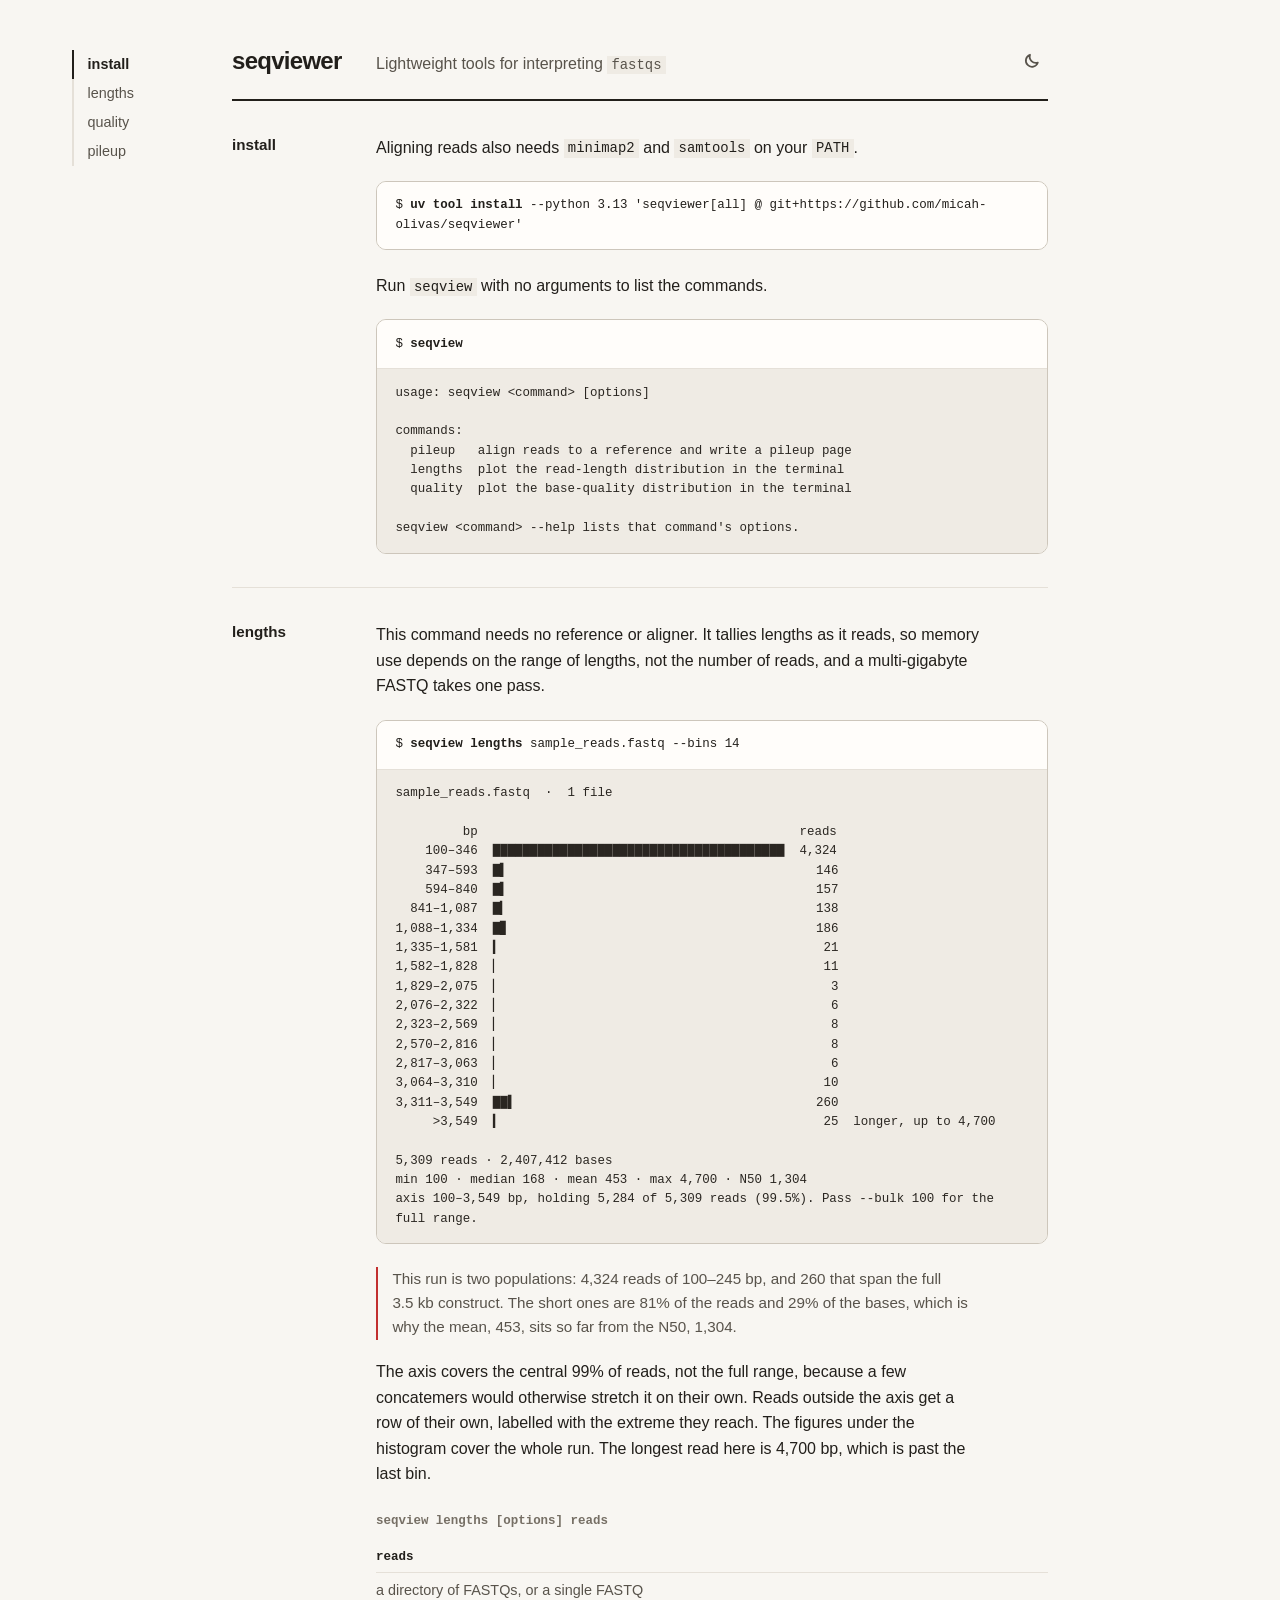
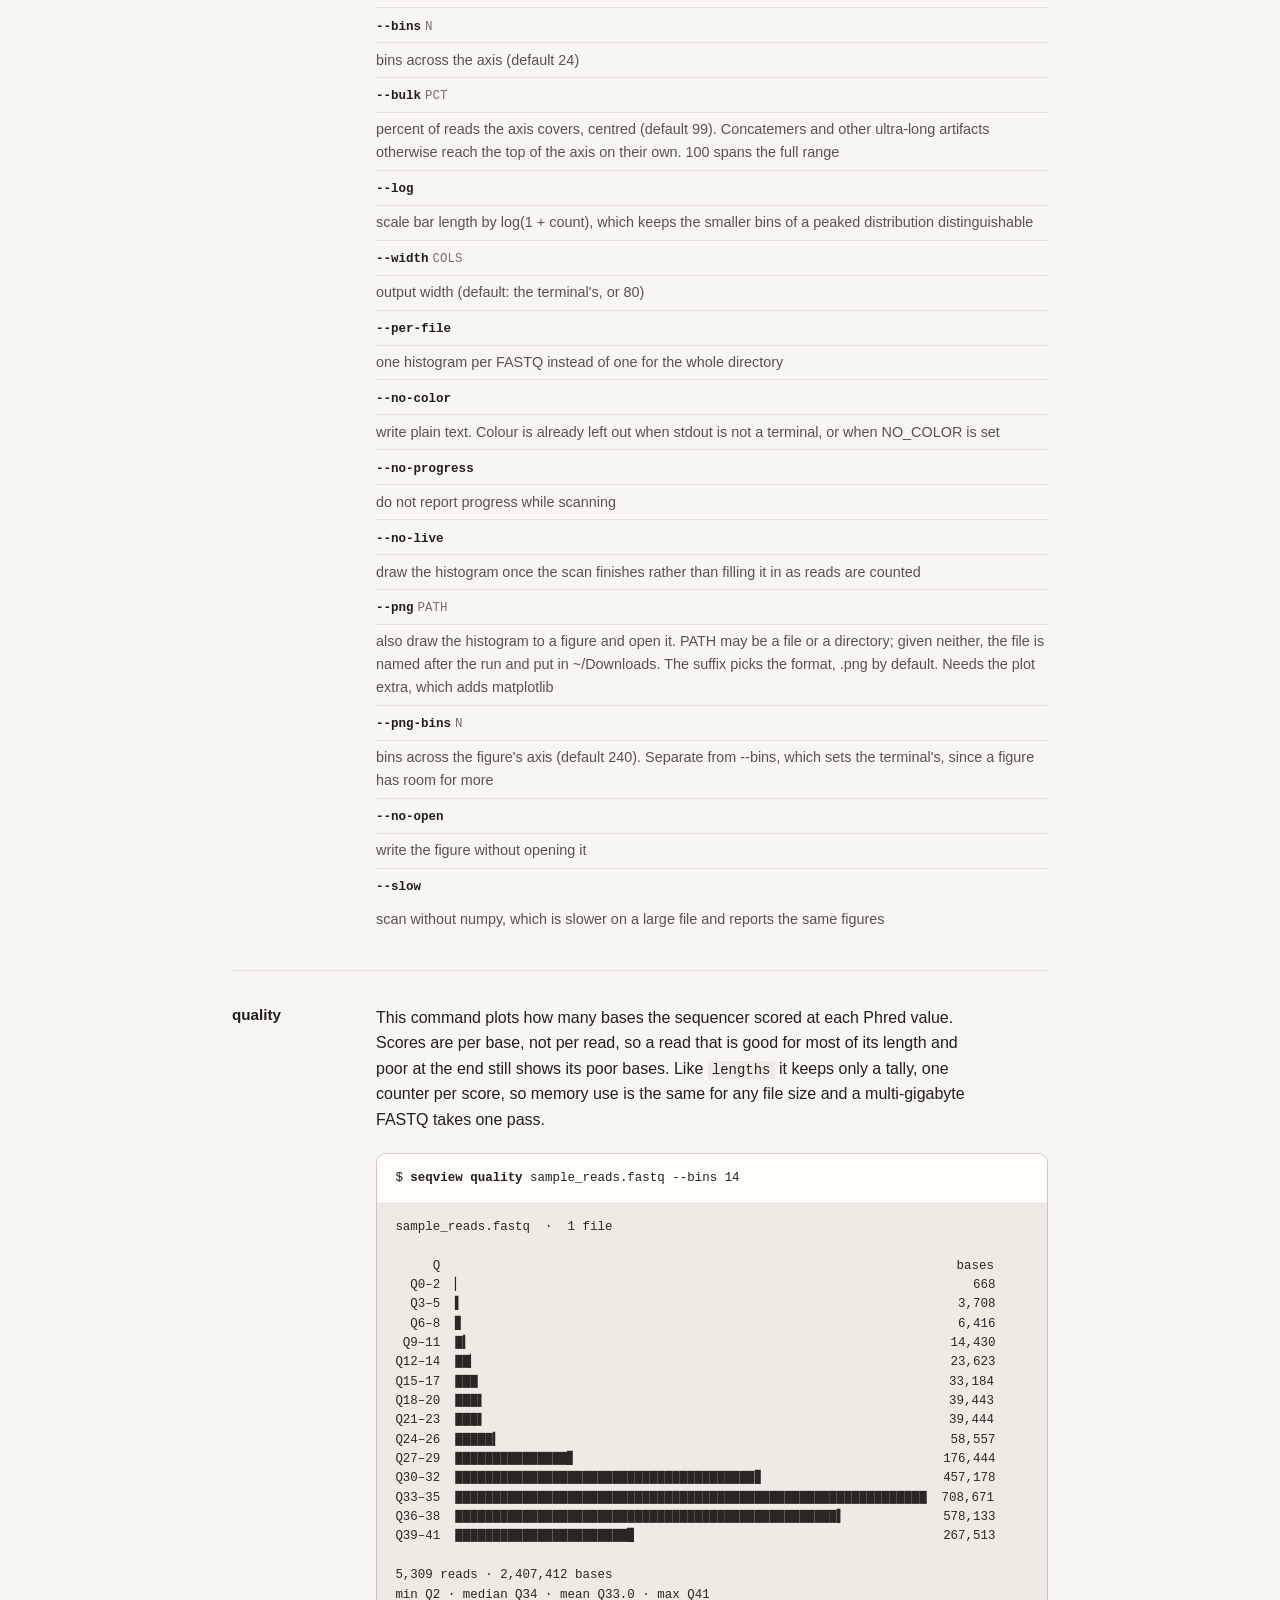
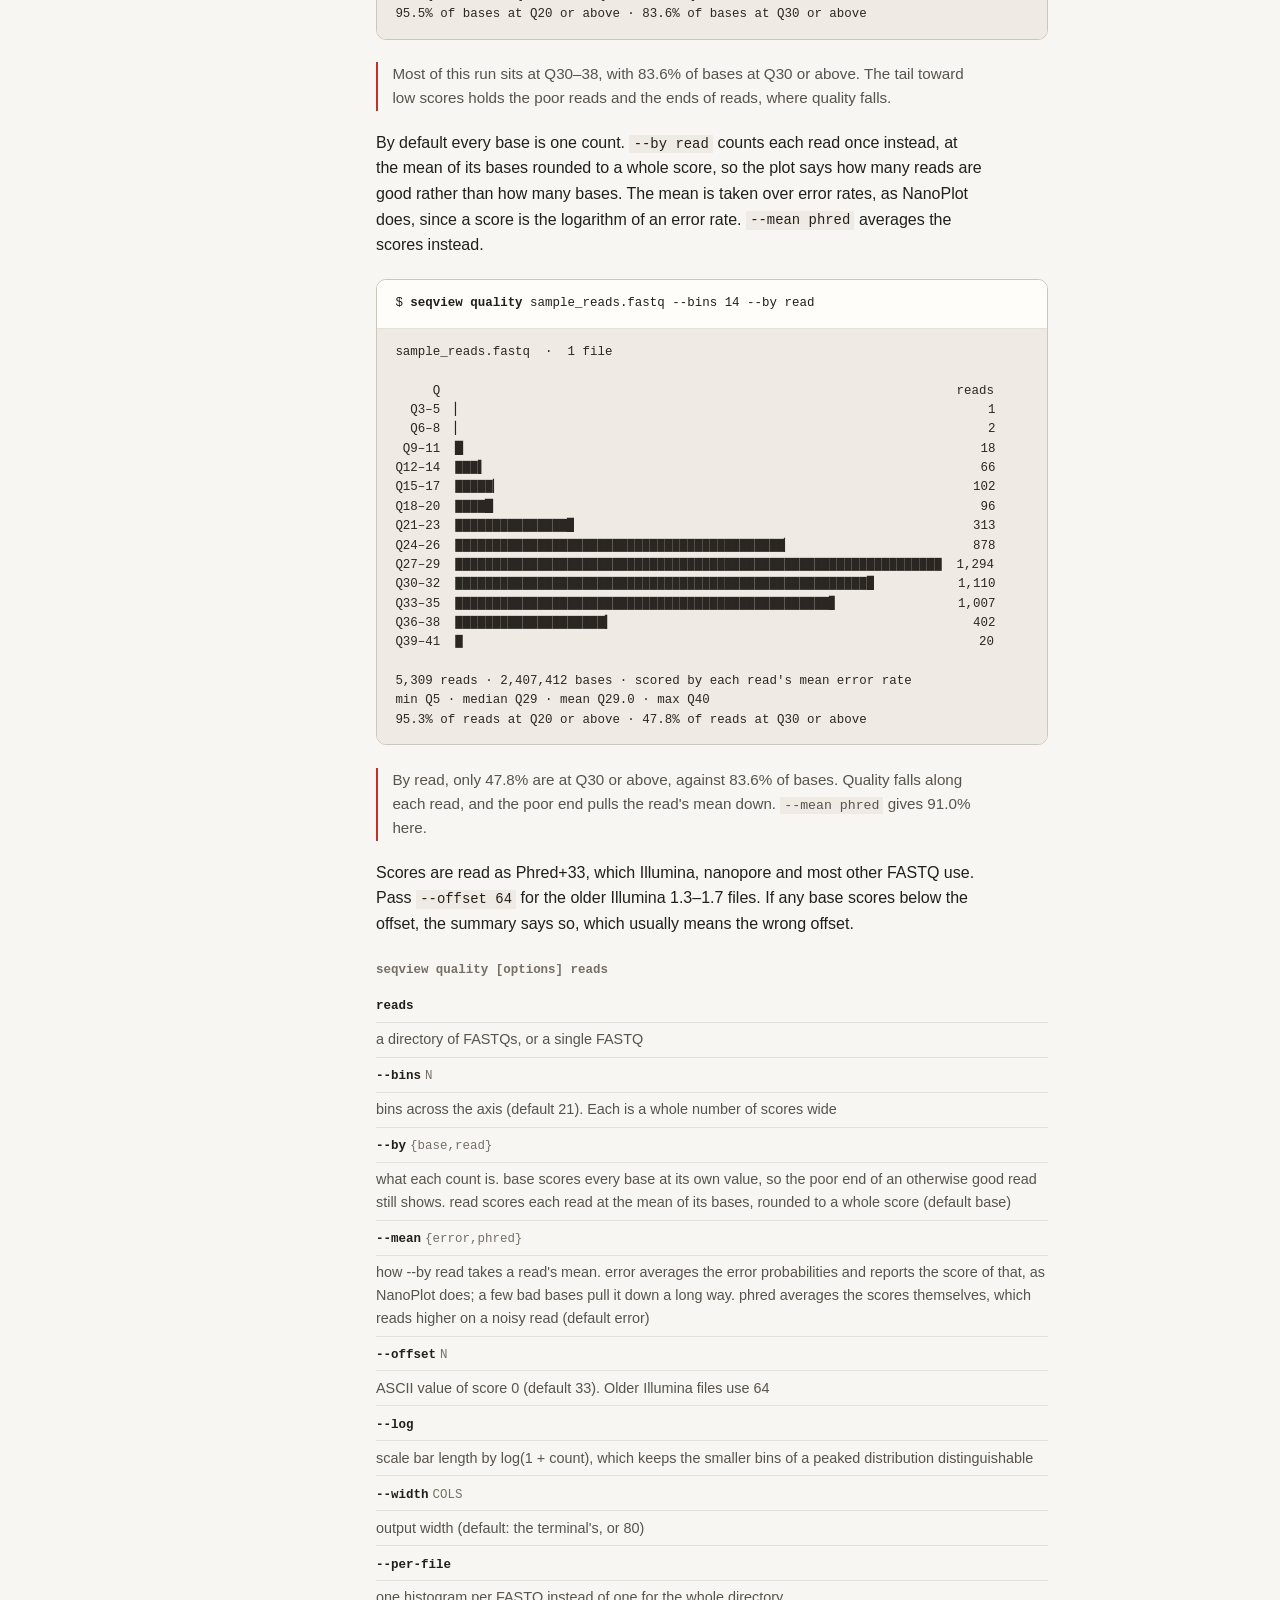
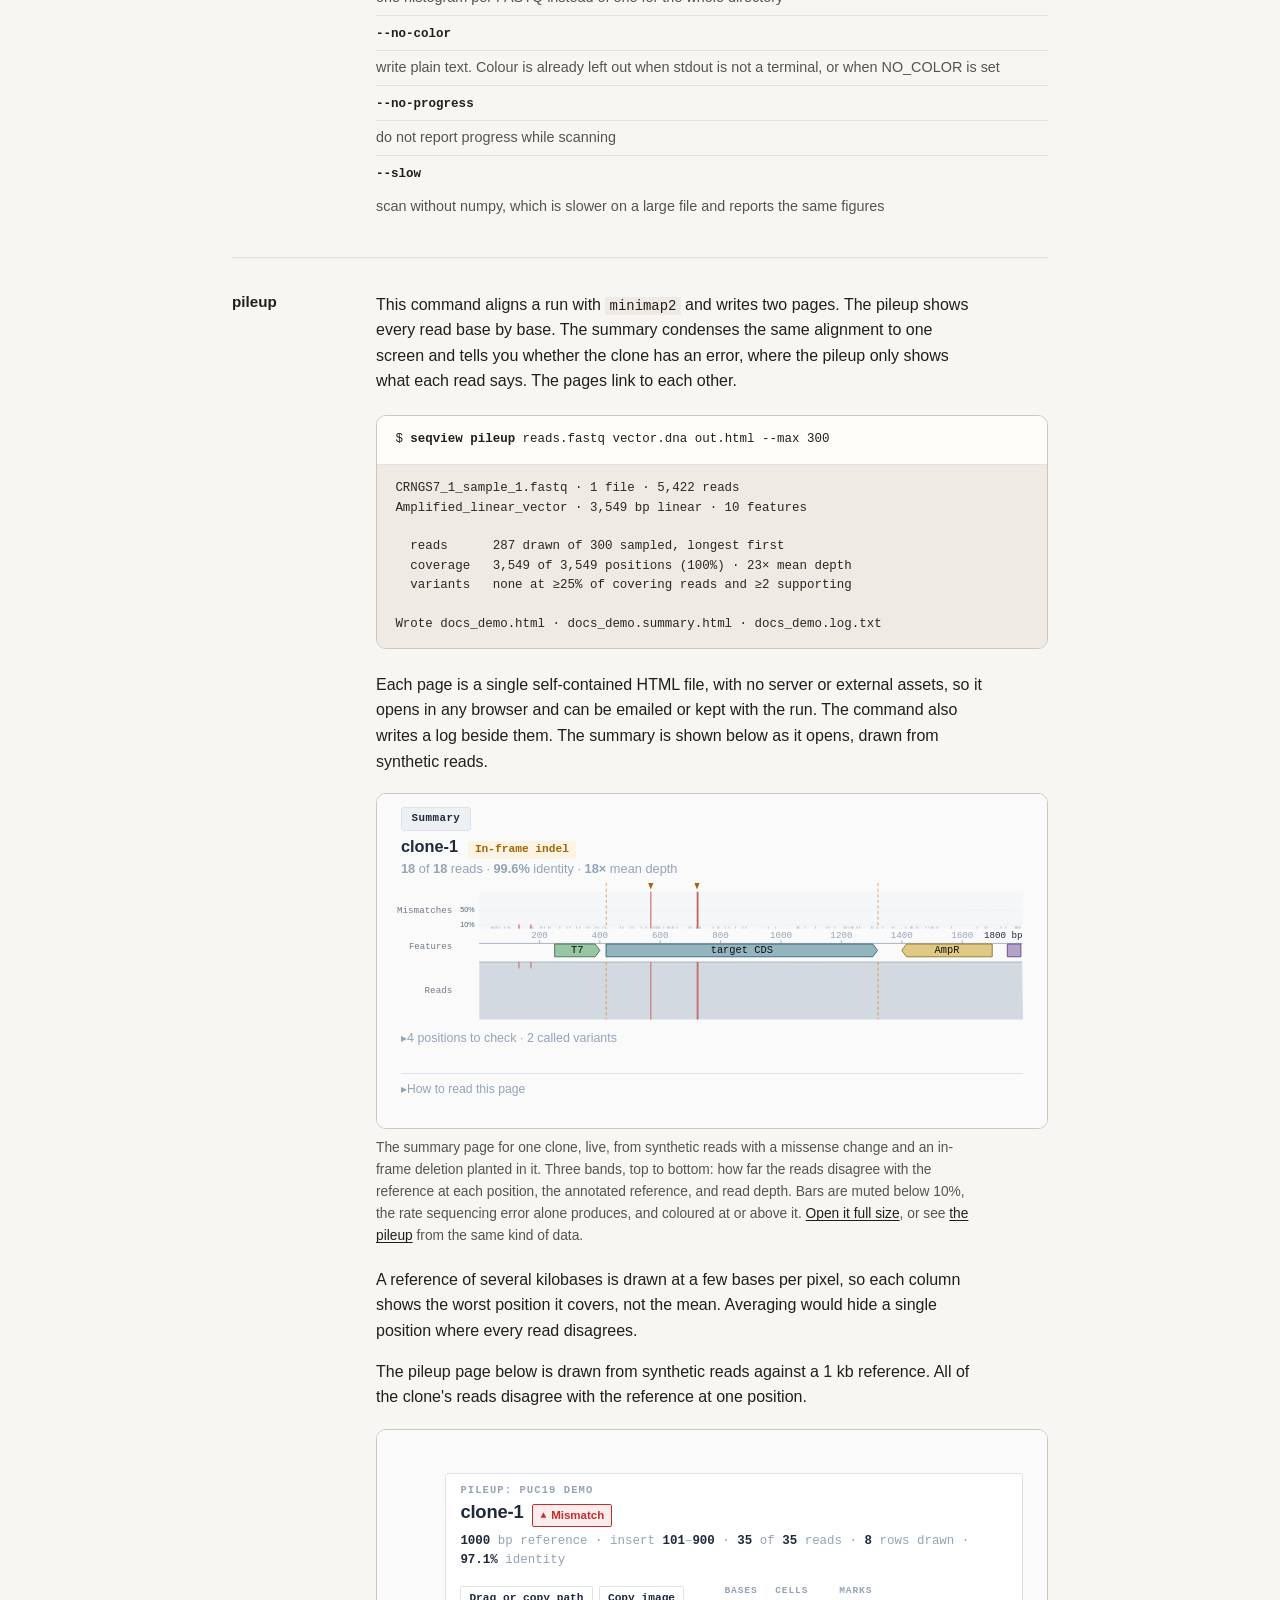
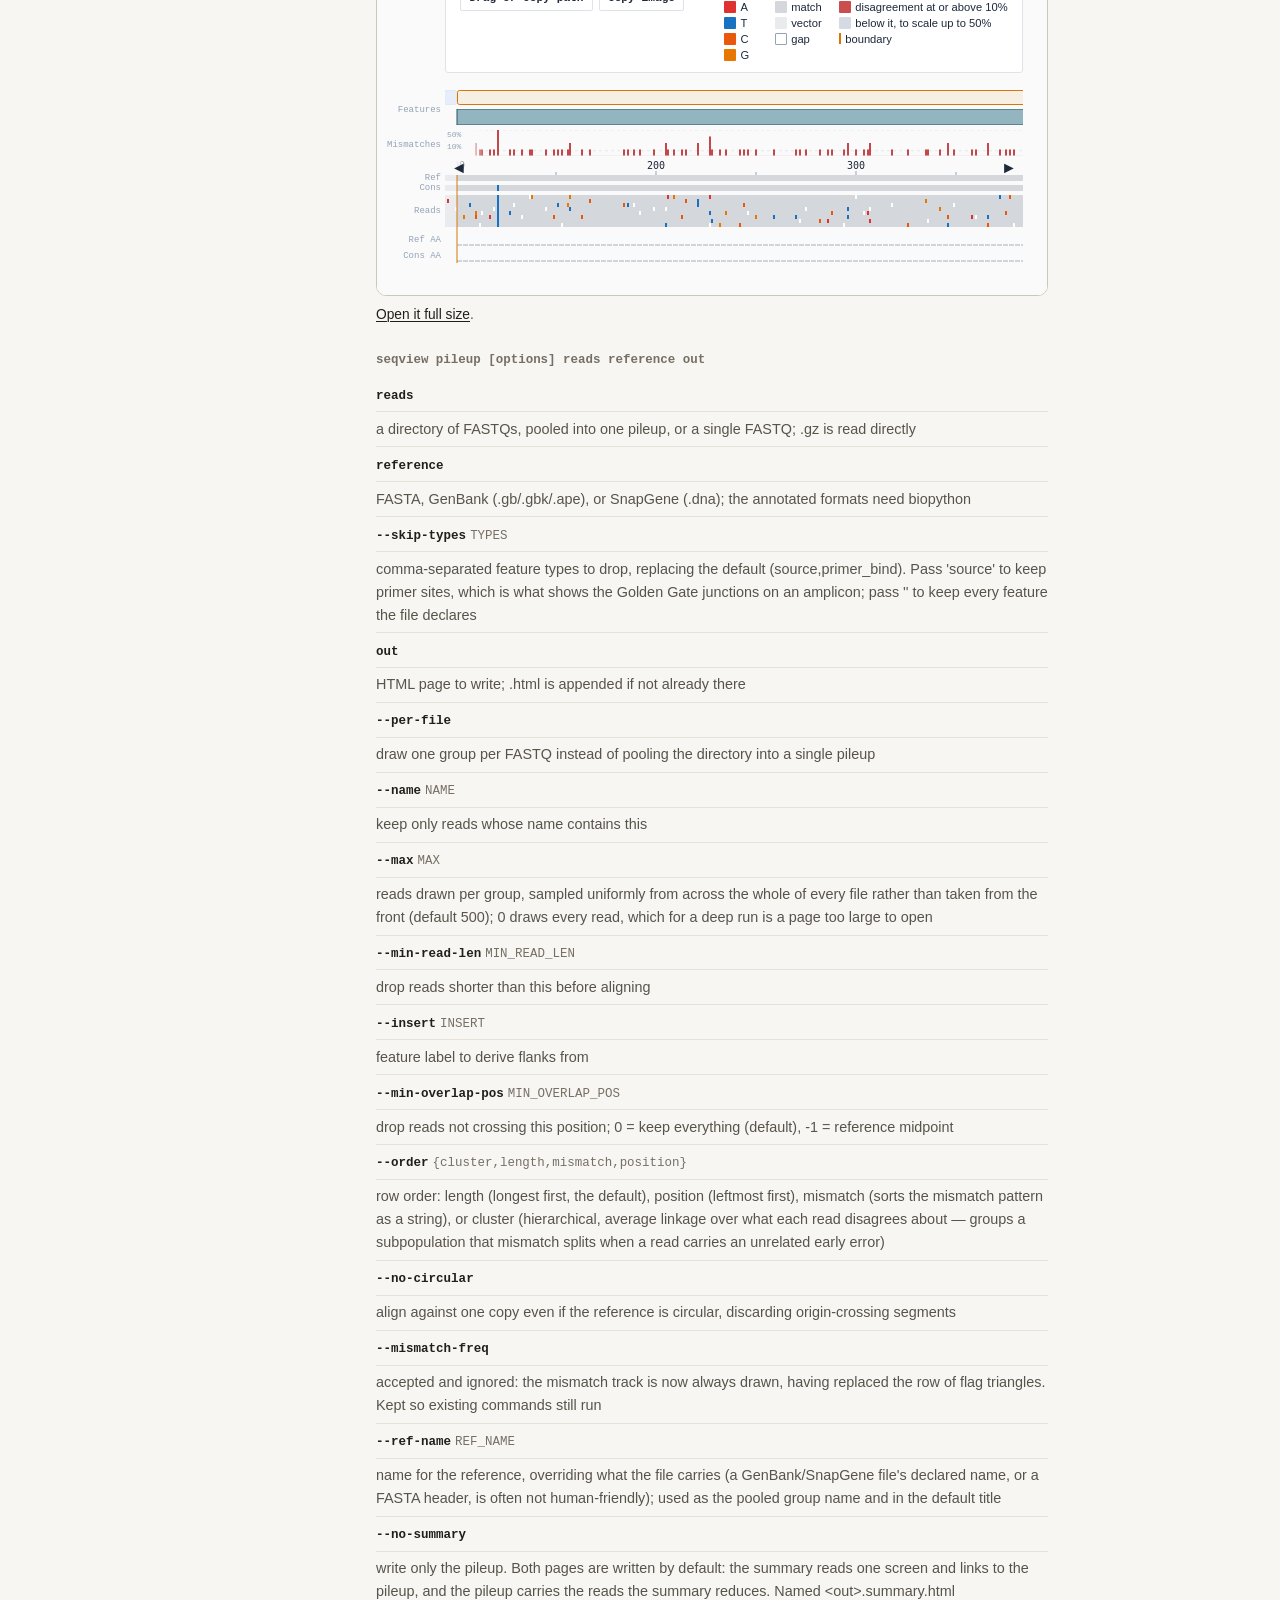
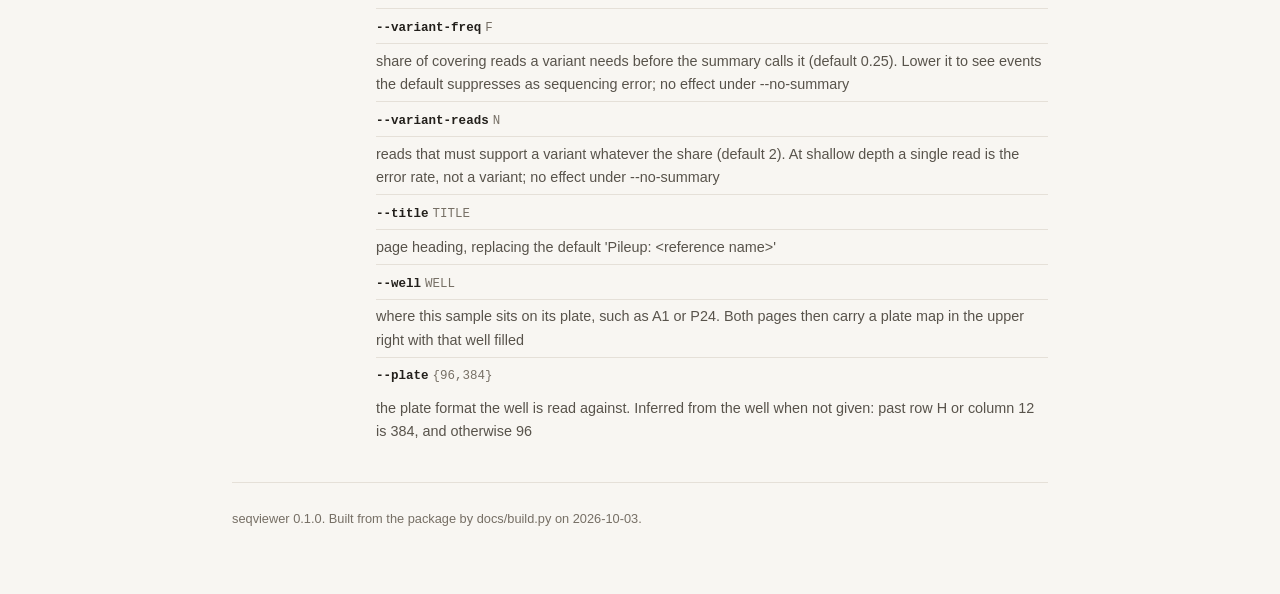
==== commit 299f9f45: "Rework the documentation page and document quality The page now documents seqview quality, with a tr" ====
--- a/docs/index.html
+++ b/docs/index.html
@@ -3,60 +3,106 @@
 <head>
 <meta charset="utf-8">
 <meta name="viewport" content="width=device-width,initial-scale=1">
+<script>
+try {
+  var saved = localStorage.getItem("seqviewer-theme");
+  if (saved === "dark" || saved === "light")
+    document.documentElement.setAttribute("data-theme", saved);
+} catch (e) {}
+</script>
 <title>seqviewer</title>
 <style>
 :root {
-  color-scheme: light dark;
-  --paper: #f7f8f9;
-  --panel: #ffffff;
-  --ink: #16212b;
-  --muted: #4a5560;
-  --quiet: #667380;
-  --rule: #dde1e5;
-  --accent: #1f77b4;       /* the colour the package plots its figures in */
+  color-scheme: light;
+  --paper: #f8f6f2;
+  --panel: #fffdfa;
+  --ink: #221f1b;
+  --muted: #58534b;
+  --quiet: #766f65;
+  --rule: #e5e0d8;
+  --accent: var(--ink);    /* highlights are the text colour, not a hue */
   --flag: #c22f2f;         /* and the colour it flags a finding in */
-  --term-bg: #eef1f3;
-  --term-ink: #1d262e;
+  --term-bg: #efebe4;
+  --edge: #cdc6bb;         /* border of code and output blocks */
+  --term-ink: #2a2621;
   --rail: 7.5rem;
 }
 @media (prefers-color-scheme: dark) {
-  :root {
-    --paper: #10151a; --panel: #161d24; --ink: #e4e9ed; --muted: #a9b4be;
-    --quiet: #8795a1; --rule: #26313b; --accent: #6cb6e8; --flag: #f0655f;
-    --term-bg: #0c1116; --term-ink: #d3dae0;
+  :root:not([data-theme="light"]) {
+    color-scheme: dark;
+    --paper: #2a2724; --panel: #35312c; --ink: #ece7df; --muted: #b5aea3;
+    --quiet: #9d968a; --rule: #48433b; --edge: #615a50;
+    --flag: #f0655f;
+    --term-bg: #211f1c; --term-ink: #dcd6cb;
   }
+}
+:root[data-theme="light"] { color-scheme: light; }
+:root[data-theme="dark"] {
+  color-scheme: dark;
+    --paper: #2a2724; --panel: #35312c; --ink: #ece7df; --muted: #b5aea3;
+    --quiet: #9d968a; --rule: #48433b; --edge: #615a50;
+    --flag: #f0655f;
+    --term-bg: #211f1c; --term-ink: #dcd6cb;
 }
 * { box-sizing: border-box; }
 html { -webkit-text-size-adjust: 100%; }
 body {
   margin: 0; background: var(--paper); color: var(--ink);
-  font: 15.5px/1.62 -apple-system, BlinkMacSystemFont, "Segoe UI", Roboto,
-        Helvetica, Arial, sans-serif;
+  font: 16px/1.6 "Helvetica Neue", Helvetica, Arial, sans-serif;
 }
 .page { max-width: 54rem; margin: 0 auto; padding: 3rem 1.5rem 4rem; }
 
+/* --- navigation: a row under the intro, and a ladder in the left margin
+   where the window is wide enough to have one --- */
+html { scroll-padding-top: 1.5rem; }
+@media (prefers-reduced-motion: no-preference) {
+  html { scroll-behavior: smooth; }
+}
+.ladder { display: flex; flex-wrap: wrap; gap: 0.3rem 1.3rem;
+          padding: 0.85rem 0; border-bottom: 1px solid var(--rule); }
+.ladder a { font-size: 0.9rem; line-height: 1.4; color: var(--muted);
+            text-decoration: none; }
+.ladder a:hover, .ladder a:focus-visible { color: var(--ink); }
+.ladder a[aria-current="true"] { color: var(--ink); font-weight: 600; }
+@media (min-width: 1180px) {
+  .ladder { position: fixed; top: 3.1rem; width: 7rem;
+            left: calc((100vw - 54rem) / 2 - 8.5rem);
+            flex-direction: column; flex-wrap: nowrap; gap: 0;
+            padding: 0; border-bottom: none;
+            border-left: 2px solid var(--rule); }
+  .ladder a { padding: 0.28rem 0 0.28rem 0.85rem; margin-left: -2px;
+              border-left: 2px solid transparent; }
+  .ladder a[aria-current="true"] { border-left-color: var(--accent); }
+}
+
 /* --- masthead --- */
+.mast { position: relative; }
+.theme { position: absolute; top: -0.2rem; right: 0; width: 2rem; height: 2rem;
+         display: grid; place-items: center; padding: 0; cursor: pointer;
+         color: var(--muted); background: none; border: 1px solid transparent;
+         border-radius: 6px; }
+.theme:hover, .theme:focus-visible { color: var(--ink);
+                                     border-color: var(--edge); }
+.theme svg { width: 1.1rem; height: 1.1rem; fill: none; stroke: currentColor;
+             stroke-width: 1.6; stroke-linecap: round; stroke-linejoin: round; }
 .mast { display: grid; grid-template-columns: var(--rail) 1fr; gap: 1.5rem;
         align-items: baseline; padding-bottom: 1.4rem;
         border-bottom: 2px solid var(--ink); }
-.mast h1 { grid-column: 1 / -1; font: 600 1.6rem/1.1 ui-monospace,
-           SFMono-Regular, "SF Mono", Menlo, Consolas, monospace;
-           letter-spacing: -0.02em; margin: 0 0 0.7rem; }
-/* The intro starts in the content column, on the same line as every tool's
-   prose, rather than in the rail. */
-.mast p { grid-column: 2 / -1; margin: 0; color: var(--muted);
+.mast h1 { grid-column: 1; font-size: 1.5rem; line-height: 1.1;
+           font-weight: 700; letter-spacing: -0.03em; margin: 0; }
+/* The title sits in the rail and the intro in the content column beside it,
+   on the same line as every tool's name and prose. */
+.mast p { grid-column: 2; margin: 0; color: var(--muted);
           max-width: 38rem; min-width: 0; }
 
-/* --- the rail: one row per tool, and room for the next --- */
+/* --- the rail: one row per tool --- */
 .tool { display: grid; grid-template-columns: var(--rail) 1fr; gap: 1.5rem;
         padding: 2.1rem 0; border-bottom: 1px solid var(--rule); }
 .tool > .label { position: sticky; top: 1.5rem; align-self: start; }
 .tool > .label .name {
-  display: block; font: 600 0.87rem/1.3 ui-monospace, SFMono-Regular,
-  "SF Mono", Menlo, Consolas, monospace; color: var(--ink);
-}
-.tool > .label .what { display: block; margin-top: 0.2rem;
-                       font-size: 0.76rem; color: var(--quiet); }
+  display: block; font-size: 0.95rem; line-height: 1.3; font-weight: 600;
+  color: var(--ink);
+}
 /* A grid item defaults to min-width:auto, which is a refusal to shrink below
    its widest content.  A wide transcript inside one therefore widens the
    column, the grid, and the page, and the overflow-x below never engages.
@@ -64,32 +110,51 @@
 .tool > .label, .tool > .body { min-width: 0; }
 .tool > .body > :first-child { margin-top: 0; }
 .tool > .body > :last-child { margin-bottom: 0; }
-.tool.next .label .name { color: var(--quiet); }
-.tool.next .body { color: var(--quiet); font-size: 0.95rem; }
 
 p { margin: 0 0 0.95rem; max-width: 38rem; }
 
 /* --- a command and what it printed --- */
-.run { margin: 1.1rem 0 1.2rem; min-width: 0; }
-/* Nothing here wraps.  A command and its output are both fixed-pitch, and a
-   line folded at the window edge reads as two: the histogram stops being a
-   histogram, and a wrapped command stops being one you can copy by eye.  Each
-   block is bounded by its column and scrolls sideways within it. */
+.run { margin: 1.3rem 0 1.4rem; min-width: 0; overflow: hidden;
+        border: 1px solid var(--edge); border-radius: 10px; }
+/* Output never wraps.  It is fixed-pitch, and a line folded at the window edge
+   reads as two: the histogram stops being a histogram.  It is bounded by its
+   column and scrolls sideways within it, with the scrollbar hidden.  A command
+   does wrap, since it has a copy button and nothing in it depends on its
+   columns. */
 .run pre {
   font: 0.78rem/1.55 ui-monospace, SFMono-Regular, "SF Mono", Menlo, Consolas,
         monospace;
-  margin: 0; padding: 0.7rem 0.9rem;
+  margin: 0; padding: 0.9rem 1.15rem;
   white-space: pre; overflow-x: auto; overscroll-behavior-x: contain;
-}
+  scrollbar-width: none;
+}
+.run pre::-webkit-scrollbar { display: none; }
 .run .cmd { background: var(--panel); color: var(--ink);
-            border: 1px solid var(--rule); }
+            white-space: pre-wrap; overflow-wrap: anywhere; }
+.run { position: relative; }
+.copy { position: absolute; top: 0.5rem; right: 0.5rem; z-index: 1;
+        font: 0.72rem/1 "Helvetica Neue", Helvetica, Arial, sans-serif;
+        color: var(--muted); background: var(--paper);
+        border: 1px solid var(--edge); border-radius: 6px;
+        width: 1.9rem; height: 1.9rem; padding: 0; cursor: pointer;
+        display: grid; place-items: center; }
+.copy svg { width: 1rem; height: 1rem; fill: none; stroke: currentColor;
+            stroke-width: 1.6; stroke-linecap: round; stroke-linejoin: round; }
+.copy { opacity: 0; transition: opacity 0.12s; }
+.run .cmd:hover ~ .copy, .copy:hover, .copy:focus-visible,
+.copy[data-state="done"] { opacity: 1; }
+@media (hover: none) { .copy { opacity: 1; } }
+.copy:hover, .copy:focus-visible { color: var(--ink); border-color: var(--quiet); }
+.copy[data-state="done"] { color: var(--accent); border-color: var(--accent); }
+.run .cmd { padding-right: 3.2rem; }
 .run .cmd b { font-weight: 600; color: var(--accent); }
 .run .out { background: var(--term-bg); color: var(--term-ink);
-            border: 1px solid var(--rule); border-top: none; }
+            border-top: 1px solid var(--rule); }
 
 figure { margin: 1.2rem 0; }
-figure img { display: block; width: 100%; height: auto;
-             border: 1px solid var(--rule); }
+figure iframe { display: block; width: 100%;
+                border: 1px solid var(--edge); border-radius: 10px;
+                background: #fff; }
 figcaption { margin-top: 0.5rem; font-size: 0.86rem; color: var(--muted);
              max-width: 38rem; }
 
@@ -127,16 +192,13 @@
     text-underline-offset: 0.15em; text-decoration-thickness: 0.06em; }
 a:focus-visible { outline: 2px solid var(--accent); outline-offset: 3px; }
 
-ul.plain { margin: 0.4rem 0 0.95rem; padding-left: 1.05rem; max-width: 38rem; }
-ul.plain li { margin-bottom: 0.22rem; }
-
 .stamp { margin: 1.6rem 0 0; font-size: 0.8rem; color: var(--quiet); }
 
 @media (max-width: 720px) {
   .mast, .tool { grid-template-columns: 1fr; gap: 0.5rem; }
   .mast p { grid-column: 1; }
+  .mast h1 { font-size: 1.6rem; margin-bottom: 0.2rem; }
   .tool > .label { position: static; }
-  .tool > .label .what { display: inline; margin-left: 0.5rem; }
   .page { padding: 2.2rem 1.1rem 3rem; }
   dl.flags { grid-template-columns: 1fr; }
   dl.flags dt { border-bottom: none; padding-bottom: 0; }
@@ -149,92 +211,89 @@
 
 <header class="mast">
   <h1>seqviewer</h1>
-  <p>Lightweight tools for working with sequencing files. Each one does a
-  single job on the formats a run already arrives in, and writes something you
-  can open or paste. They share an entry point, <code>seqview</code>, and
-  nothing else.</p>
+  <p>Lightweight tools for interpreting <code>fastqs</code></p>
 </header>
 
-<section class="tool">
+<nav class="ladder" aria-label="Sections">
+  <a href="#install">install</a>
+  <a href="#lengths">lengths</a>
+  <a href="#quality">quality</a>
+  <a href="#pileup">pileup</a>
+</nav>
+
+<section class="tool" id="install">
   <div class="label">
     <span class="name">install</span>
-    <span class="what">and the entry point</span>
   </div>
   <div class="body">
-    <p>The core needs nothing beyond the standard library. Aligning reads needs
-    pysam and biopython, with <code>minimap2</code> and <code>samtools</code> on
-    PATH. The <code>fast</code> extra adds numpy, which about halves the time to
-    scan a large FASTQ, and <code>plot</code> adds matplotlib for figure
-    output.</p>
+    <p>Aligning reads also needs <code>minimap2</code> and
+    <code>samtools</code> on your <code>PATH</code>.</p>
     <div class="run">
-      <pre class="cmd">$ <b>uv tool install</b> --python 3.13 'seqviewer[cli,fast,plot] @ git+https://github.com/micah-olivas/seqviewer'</pre>
-    </div>
-    <p>One entry point carries the commands.</p>
+      <pre class="cmd">$ <b>uv tool install</b> --python 3.13 'seqviewer[all] @ git+https://github.com/micah-olivas/seqviewer'</pre>
+    </div>
+    <p>Run <code>seqview</code> with no arguments to list the commands.</p>
     <div class="run">
       <pre class="cmd">$ <b>seqview</b></pre>
       <pre class="out">usage: seqview &lt;command&gt; [options]
 
 commands:
-  pileup     align reads to a reference and write a pileup page
-  lengths    plot the read-length distribution in the terminal
-  qualities  plot the per-read quality distribution in the terminal
+  pileup   align reads to a reference and write a pileup page
+  lengths  plot the read-length distribution in the terminal
+  quality  plot the base-quality distribution in the terminal
 
 seqview &lt;command&gt; --help lists that command's options.</pre>
     </div>
   </div>
 </section>
 
-<section class="tool">
+<section class="tool" id="lengths">
   <div class="label">
     <span class="name">lengths</span>
-    <span class="what">read-length distribution</span>
   </div>
   <div class="body">
-    <p>Needs no reference and no aligner, so it runs on a file straight off the
-    sequencer. Lengths are tallied as the file is read, which keeps memory
-    bounded by the range of lengths rather than by the number of reads: a
-    multi-gigabyte FASTQ is scanned in one pass.</p>
+    <p>This command needs no reference or aligner. It tallies lengths as it
+    reads, so memory use depends on the range of lengths, not the number of
+    reads, and a multi-gigabyte FASTQ takes one pass.</p>
 
     <div class="run">
-      <pre class="cmd">$ <b>seqview lengths</b> CRNGS7_1_sample_1.fastq --bins 14</pre>
-      <pre class="out">CRNGS7_1_sample_1.fastq  ·  1 file
-
-         bp                                  reads
-       &lt;128  ▏                                  24  shorter, down to 105
-    128–372  ██████████████████████████████  4,386
-    373–617  ██▉                               418
-    618–862  ▊                                 117
-  863–1,107  ▋                                  87
-1,108–1,352  ▍                                  63
-1,353–1,597  ▏                                   8
-1,598–1,842  ▏                                   7
-1,843–2,087  ▏                                  10
-2,088–2,332  ▏                                   5
-2,333–2,577  ▏                                   6
-2,578–2,822  ▏                                   1
-2,823–3,067  ▏                                   3
-3,068–3,312  ▏                                   2
-3,313–3,553  █▊                                259
-     &gt;3,553  ▏                                  26  longer, up to 4,700
-
-5,422 reads · 2,211,313 bases
-min 105 · median 152 · mean 408 · max 4,700 · N50 1,338
-axis 128–3,553 bp, holding 5,372 of 5,422 reads (99.1%). Pass --bulk 100
-for the full range.</pre>
+      <pre class="cmd">$ <b>seqview lengths</b> sample_reads.fastq --bins 14</pre>
+      <pre class="out">sample_reads.fastq  ·  1 file
+
+         bp                                           reads
+    100–346  ███████████████████████████████████████  4,324
+    347–593  █▍                                         146
+    594–840  █▍                                         157
+  841–1,087  █▎                                         138
+1,088–1,334  █▋                                         186
+1,335–1,581  ▎                                           21
+1,582–1,828  ▏                                           11
+1,829–2,075  ▏                                            3
+2,076–2,322  ▏                                            6
+2,323–2,569  ▏                                            8
+2,570–2,816  ▏                                            8
+2,817–3,063  ▏                                            6
+3,064–3,310  ▏                                           10
+3,311–3,549  ██▍                                        260
+     &gt;3,549  ▎                                           25  longer, up to 4,700
+
+5,309 reads · 2,407,412 bases
+min 100 · median 168 · mean 453 · max 4,700 · N50 1,304
+axis 100–3,549 bp, holding 5,284 of 5,309 reads (99.5%). Pass --bulk 100 for the
+full range.</pre>
     </div>
 
     <div class="reading">
-      <p>This run is two populations: 4,386 reads of 128&ndash;372&nbsp;bp, and
-      259 that span the full 3.5&nbsp;kb construct. The short ones are 80% of
-      the file and 2% of its bases, which is the gap between the mean, 408, and
-      the N50, 1,338.</p>
-    </div>
-
-    <p>The axis covers the central 99% of reads rather than the full range,
-    because a few concatemers otherwise reach the top of it on their own. Reads
-    outside the axis are counted in a row of their own, labelled with the
-    extreme they reach, and every figure under the histogram covers the whole
-    run: the longest read here is 4,700&nbsp;bp, past the last bin.</p>
+      <p>This run is two populations: 4,324 reads of 100&ndash;245&nbsp;bp, and
+      260 that span the full 3.5&nbsp;kb construct. The short ones are 81% of
+      the reads and 29% of the bases, which is why the mean, 453, sits so far
+      from the N50, 1,304.</p>
+    </div>
+
+    <p>The axis covers the central 99% of reads, not the full range, because a few
+    concatemers would otherwise stretch it on their own. Reads outside the axis
+    get a row of their own, labelled with the extreme they reach. The figures
+    under the histogram cover the whole run. The longest read here is
+    4,700&nbsp;bp, which is past the last bin.</p>
 
     <div class="ref">
       <h3>seqview lengths [options] reads</h3>
@@ -270,70 +329,103 @@
   </div>
 </section>
 
-<section class="tool">
+<section class="tool" id="quality">
   <div class="label">
-    <span class="name">qualities</span>
-    <span class="what">per-read quality distribution</span>
+    <span class="name">quality</span>
   </div>
   <div class="body">
-    <p>Needs no reference either. Each read is reduced to its mean quality and
-    the run is tallied by it in one pass, the way <code>lengths</code> tallies
-    it by length.</p>
-
-    <p>A read's mean is taken over its per-base error rates and expressed as a
-    Phred score, rather than taken over the scores. A score is a logarithm, so
-    the mean of the scores is the larger figure, by more the more a read's
-    scores vary. One base at Q3 among ninety-nine at Q40 is a read wrong about
-    once in two hundred bases, which is Q23; the mean of its scores is
-    Q40.</p>
+    <p>This command plots how many bases the sequencer scored at each Phred
+    value. Scores are per base, not per read, so a read that is good for most of
+    its length and poor at the end still shows its poor bases. Like
+    <code>lengths</code> it keeps only a tally, one counter per score, so memory
+    use is the same for any file size and a multi-gigabyte FASTQ takes one
+    pass.</p>
 
     <div class="run">
-      <pre class="cmd">$ <b>seqview qualities</b> CRNGS7_1_sample_1.fastq --bins 16</pre>
-      <pre class="out">CRNGS7_1_sample_1.fastq  ·  1 file
-
-    Q                                                              reads
-12–13  █████████████                                                 140
-14–15  ███████████████████████████████▍                              338
-16–17  █████████████████████████████████████████▏                    443
-18–19  ███████████████████████████████████████████████▊              515
-20–21  ██████████████████████████████████████████████████████████    625
-22–23  █████████████████████████████████████████████████████▍        575
-24–25  ██████████████████████████████████████████████████▉           548
-26–27  ████████████████████████████████████████▏                     432
-28–29  ██████████████████████████████████▏                           368
-30–31  █████████████████████████████████▏                            357
-32–33  █████████████████████████████████                             355
-34–35  ███████████████████████████████▌                              339
-36–37  █████████████████████████                                     270
-38–39  ████████▎                                                      89
-40–41  ██▌                                                            27
-42–43  ▏                                                               1
-
-5,422 reads
-min Q12.8 · median Q24.2 · max Q43.7
-≥Q10 5,422 (100.0%) · ≥Q20 3,986 (73.5%) · ≥Q30 1,438 (26.5%)</pre>
+      <pre class="cmd">$ <b>seqview quality</b> sample_reads.fastq --bins 14</pre>
+      <pre class="out">sample_reads.fastq  ·  1 file
+
+     Q                                                                     bases
+  Q0–2  ▏                                                                    668
+  Q3–5  ▍                                                                  3,708
+  Q6–8  ▋                                                                  6,416
+ Q9–11  █▎                                                                14,430
+Q12–14  ██▏                                                               23,623
+Q15–17  ███                                                               33,184
+Q18–20  ███▌                                                              39,443
+Q21–23  ███▌                                                              39,444
+Q24–26  █████▎                                                            58,557
+Q27–29  ███████████████▋                                                 176,444
+Q30–32  ████████████████████████████████████████▋                        457,178
+Q33–35  ███████████████████████████████████████████████████████████████  708,671
+Q36–38  ███████████████████████████████████████████████████▍             578,133
+Q39–41  ███████████████████████▊                                         267,513
+
+5,309 reads · 2,407,412 bases
+min Q2 · median Q34 · mean Q33.0 · max Q41
+95.5% of bases at Q20 or above · 83.6% of bases at Q30 or above</pre>
     </div>
 
     <div class="reading">
-      <p>Three quarters of this run's reads have an error rate of 1% or less,
-      which is Q20, and a quarter 0.1% or less, which is Q30. The poorest read
-      is Q12.8, so none is wrong more often than once in ten bases.</p>
-    </div>
-
-    <p>Bars are whole Q and the figures are exact to a tenth. Scores are read
-    as Phred+33. A record with an empty quality line has nothing to average,
-    so it is counted apart and named under the figures rather than
-    binned.</p>
+      <p>Most of this run sits at Q30&ndash;38, with 83.6% of bases at Q30 or
+      above. The tail toward low scores holds the poor reads and the ends of
+      reads, where quality falls.</p>
+    </div>
+
+    <p>By default every base is one count. <code>--by read</code> counts each
+    read once instead, at the mean of its bases rounded to a whole score, so the
+    plot says how many reads are good rather than how many bases. The mean is
+    taken over error rates, as NanoPlot does, since a score is the logarithm of
+    an error rate. <code>--mean phred</code> averages the scores instead.</p>
+
+    <div class="run">
+      <pre class="cmd">$ <b>seqview quality</b> sample_reads.fastq --bins 14 --by read</pre>
+      <pre class="out">sample_reads.fastq  ·  1 file
+
+     Q                                                                     reads
+  Q3–5  ▏                                                                      1
+  Q6–8  ▏                                                                      2
+ Q9–11  ▉                                                                     18
+Q12–14  ███▍                                                                  66
+Q15–17  █████▏                                                               102
+Q18–20  ████▉                                                                 96
+Q21–23  ███████████████▊                                                     313
+Q24–26  ████████████████████████████████████████████▏                        878
+Q27–29  █████████████████████████████████████████████████████████████████  1,294
+Q30–32  ███████████████████████████████████████████████████████▊           1,110
+Q33–35  ██████████████████████████████████████████████████▋                1,007
+Q36–38  ████████████████████▎                                                402
+Q39–41  █                                                                     20
+
+5,309 reads · 2,407,412 bases · scored by each read's mean error rate
+min Q5 · median Q29 · mean Q29.0 · max Q40
+95.3% of reads at Q20 or above · 47.8% of reads at Q30 or above</pre>
+    </div>
+
+    <div class="reading">
+      <p>By read, only 47.8% are at Q30 or above, against 83.6% of bases. Quality
+      falls along each read, and the poor end pulls the read's mean down.
+      <code>--mean phred</code> gives 91.0% here.</p>
+    </div>
+
+    <p>Scores are read as Phred+33, which Illumina, nanopore and most other FASTQ
+    use. Pass <code>--offset 64</code> for the older Illumina 1.3&ndash;1.7
+    files. If any base scores below the offset, the summary says so, which
+    usually means the wrong offset.</p>
 
     <div class="ref">
-      <h3>seqview qualities [options] reads</h3>
+      <h3>seqview quality [options] reads</h3>
       <dl class="flags">
       <dt><code>reads</code></dt>
       <dd>a directory of FASTQs, or a single FASTQ</dd>
       <dt><code>--bins</code> <span class="arg">N</span></dt>
-      <dd>bins across the axis (default 32). Bars are whole Q, so fewer bins than the run spans merges neighbouring scores into one bar</dd>
-      <dt><code>--thresholds</code> <span class="arg">Q,...</span></dt>
-      <dd>scores to report the share of reads at or above (default 10,20,30, one error in ten bases, a hundred, a thousand)</dd>
+      <dd>bins across the axis (default 21). Each is a whole number of scores wide</dd>
+      <dt><code>--by</code> <span class="arg">{base,read}</span></dt>
+      <dd>what each count is. base scores every base at its own value, so the poor end of an otherwise good read still shows. read scores each read at the mean of its bases, rounded to a whole score (default base)</dd>
+      <dt><code>--mean</code> <span class="arg">{error,phred}</span></dt>
+      <dd>how --by read takes a read's mean. error averages the error probabilities and reports the score of that, as NanoPlot does; a few bad bases pull it down a long way. phred averages the scores themselves, which reads higher on a noisy read (default error)</dd>
+      <dt><code>--offset</code> <span class="arg">N</span></dt>
+      <dd>ASCII value of score 0 (default 33). Older Illumina files use 64</dd>
       <dt><code>--log</code></dt>
       <dd>scale bar length by log(1 + count), which keeps the smaller bins of a peaked distribution distinguishable</dd>
       <dt><code>--width</code> <span class="arg">COLS</span></dt>
@@ -344,8 +436,6 @@
       <dd>write plain text. Colour is already left out when stdout is not a terminal, or when NO_COLOR is set</dd>
       <dt><code>--no-progress</code></dt>
       <dd>do not report progress while scanning</dd>
-      <dt><code>--no-live</code></dt>
-      <dd>draw the histogram once the scan finishes rather than filling it in as reads are scored</dd>
       <dt><code>--slow</code></dt>
       <dd>scan without numpy, which is slower on a large file and reports the same figures</dd>
       </dl>
@@ -353,16 +443,16 @@
   </div>
 </section>
 
-<section class="tool">
+<section class="tool" id="pileup">
   <div class="label">
     <span class="name">pileup</span>
-    <span class="what">reads against a reference</span>
   </div>
   <div class="body">
-    <p>Aligns a run with minimap2 and writes two pages. The pileup carries every
-    read base by base. The summary reduces the same alignment to one screen, and
-    reports whether the clone carries an error where the pileup reports what
-    each read says. Each page links to the other.</p>
+    <p>This command aligns a run with <code>minimap2</code> and writes two
+    pages. The pileup shows every read base by base. The summary condenses the
+    same alignment to one screen and tells you whether the clone has an error,
+    where the pileup only shows what each read says. The pages link to each
+    other.</p>
 
     <div class="run">
       <pre class="cmd">$ <b>seqview pileup</b> reads.fastq vector.dna out.html --max 300</pre>
@@ -376,21 +466,37 @@
 Wrote docs_demo.html · docs_demo.summary.html · docs_demo.log.txt</pre>
     </div>
 
+    <p>Each page is a single self-contained HTML file, with no server or
+    external assets, so it opens in any browser and can be emailed or kept with
+    the run. The command also writes a log beside them. The summary is shown
+    below as it opens, drawn from synthetic reads.</p>
+
     <figure>
-      <img alt="The summary page for a 3,549 bp vector: a per-position
-                disagreement track, the annotated reference, and the coverage
-                profile."
-           src="img/summary.png">
-      <figcaption>Three bands, top to bottom: how far the reads disagree with
-      the reference at each position, the annotated reference, and read depth.
-      Bars are muted below 10%, the rate sequencing error alone produces, and
-      coloured at or above it.</figcaption>
+      <iframe title="Summary page, rendered from synthetic data"
+              src="demo/summary.html?v=275bbf2a" style="height: 20rem" loading="lazy"></iframe>
+      <figcaption>The summary page for one clone, live, from synthetic reads
+      with a missense change and an in-frame deletion planted in it. Three bands, top to bottom: how far the reads
+      disagree with the reference at each position, the annotated reference,
+      and read depth. Bars are muted below 10%, the rate sequencing error alone
+      produces, and coloured at or above it.
+      <a href="demo/summary.html">Open it full size</a>, or see
+      <a href="demo/pileup.html">the pileup</a> from the same kind of
+      data.</figcaption>
     </figure>
 
-    <p>A reference of several kilobases is drawn a few bases to the pixel, so
-    each column reports the worst position it spans rather than the mean. One
-    position where every read disagrees would otherwise be averaged into its
-    quiet neighbours.</p>
+    <p>A reference of several kilobases is drawn at a few bases per pixel, so each
+    column shows the worst position it covers, not the mean. Averaging would
+    hide a single position where every read disagrees.</p>
+
+    <p>The pileup page below is drawn from synthetic reads against a 1&nbsp;kb
+    reference. All of the clone's reads disagree with the reference at one
+    position.</p>
+
+    <figure>
+      <iframe title="Pileup page, rendered from synthetic data"
+              src="demo/pileup.html?v=097daa28" style="height: 46rem" loading="lazy"></iframe>
+      <figcaption><a href="demo/pileup.html">Open it full size</a>.</figcaption>
+    </figure>
 
     <div class="ref">
       <h3>seqview pileup [options] reads reference out</h3>
@@ -440,28 +546,114 @@
   </div>
 </section>
 
-<section class="tool next">
-  <div class="label">
-    <span class="name">next</span>
-    <span class="what">not written yet</span>
-  </div>
-  <div class="body">
-    <p>A tool belongs here when it does one job over a file a run already
-    produces, and finishes without a project directory or a config.
-    Candidates:</p>
-    <ul class="plain">
-      <li>per-barcode yield across a demultiplexed plate</li>
-      <li>quality profile along the read</li>
-      <li>adapter and primer occupancy</li>
-    </ul>
-    <p>Sections still to write: reading the summary page, reading the pileup,
-    calling thresholds and what they miss, reference and feature formats,
-    library use, theming, tests.</p>
-  </div>
-</section>
-
-<p class="stamp">seqviewer 0.1.0. Built from the package by docs/build.py on 2026-10-02.</p>
+<p class="stamp">seqviewer 0.1.0. Built from the package by docs/build.py on 2026-10-03.</p>
 
 </main>
+<script>
+/* Light and dark.  Follows the system until the button is used, then keeps the
+   choice.  The embedded pages read the same key, and are told directly so they
+   change without a reload. */
+(function () {
+  var root = document.documentElement;
+  var MOON = '<svg viewBox="0 0 16 16" aria-hidden="true"><path d="M13.5 9.6A5.6 5.6 0 0 1 6.4 2.5a5.6 5.6 0 1 0 7.1 7.1z"/></svg>';
+  var SUN = '<svg viewBox="0 0 16 16" aria-hidden="true"><circle cx="8" cy="8" r="3"/><path d="M8 1.5v1.6M8 12.9v1.6M1.5 8h1.6M12.9 8h1.6M3.4 3.4l1.1 1.1M11.5 11.5l1.1 1.1M3.4 12.6l1.1-1.1M11.5 4.5l1.1-1.1"/></svg>';
+  var button = document.createElement("button");
+  button.type = "button"; button.className = "theme";
+
+  function current() {
+    return root.getAttribute("data-theme") ||
+      (window.matchMedia && matchMedia("(prefers-color-scheme: dark)").matches
+        ? "dark" : "light");
+  }
+  function tell(frame) {
+    var doc = frame.contentDocument;
+    if (!doc || !doc.documentElement) return;
+    if (current() === "dark") doc.documentElement.setAttribute("data-theme", "dark");
+    else doc.documentElement.removeAttribute("data-theme");
+  }
+  function show() {
+    var dark = current() === "dark";
+    button.innerHTML = dark ? SUN : MOON;
+    button.setAttribute("aria-label", dark ? "Switch to light mode" : "Switch to dark mode");
+    document.querySelectorAll("figure iframe").forEach(tell);
+  }
+  button.addEventListener("click", function () {
+    var next = current() === "dark" ? "light" : "dark";
+    root.setAttribute("data-theme", next);
+    try { localStorage.setItem("seqviewer-theme", next); } catch (e) {}
+    show();
+  });
+  document.querySelectorAll("figure iframe").forEach(function (frame) {
+    frame.addEventListener("load", function () { tell(frame); });
+  });
+  var mast = document.querySelector(".mast");
+  if (mast) mast.appendChild(button);
+  show();
+})();
+/* Mark the section in view in the navigation. */
+(function () {
+  var links = Array.prototype.slice.call(
+      document.querySelectorAll(".ladder a"));
+  var sections = links.map(function (a) {
+    return document.querySelector(a.getAttribute("href"));
+  });
+  function mark() {
+    var line = window.innerHeight * 0.3, here = 0;
+    sections.forEach(function (sec, i) {
+      if (sec && sec.getBoundingClientRect().top <= line) here = i;
+    });
+    links.forEach(function (a, i) {
+      if (i === here) a.setAttribute("aria-current", "true");
+      else a.removeAttribute("aria-current");
+    });
+  }
+  window.addEventListener("scroll", mark, { passive: true });
+  window.addEventListener("resize", mark);
+  mark();
+})();
+/* Size each embedded page to its content, and again when it changes size, as
+   when a section of it is opened. */
+document.querySelectorAll("figure iframe").forEach(function (frame) {
+  function fit() {
+    var doc = frame.contentDocument;
+    if (!doc || !doc.body) return;
+    /* The body's own height, since the document's cannot be less than the
+       frame's and so would never let it shrink. */
+    var style = frame.contentWindow.getComputedStyle(doc.body);
+    var margins = parseFloat(style.marginTop) + parseFloat(style.marginBottom);
+    var height = Math.max(doc.body.getBoundingClientRect().height,
+                          doc.body.scrollHeight);
+    frame.style.height = Math.ceil(height + margins) + 2 + "px";
+    if (window.ResizeObserver && !frame.watched) {
+      frame.watched = true;
+      new ResizeObserver(fit).observe(doc.body);
+    }
+  }
+  frame.addEventListener("load", fit);
+  if (frame.contentDocument && frame.contentDocument.readyState === "complete") fit();
+});
+/* Copy button on each command.  Takes the text without the "$ " prompt. */
+document.querySelectorAll(".run").forEach(function (run) {
+  var cmd = run.querySelector(".cmd");
+  if (!cmd || !navigator.clipboard) return;
+  var btn = document.createElement("button");
+  var ICON = '<svg viewBox="0 0 16 16" aria-hidden="true"><rect x="5.5" y="5.5" width="8" height="8" rx="1.5"/><path d="M10.5 3.5v-.5a1.5 1.5 0 0 0-1.5-1.5H3.5A1.5 1.5 0 0 0 2 3v5.5A1.5 1.5 0 0 0 3.5 10H4"/></svg>';
+  var DONE = '<svg viewBox="0 0 16 16" aria-hidden="true"><path d="M3 8.5l3.2 3.2L13 4.8"/></svg>';
+  btn.type = "button"; btn.className = "copy"; btn.innerHTML = ICON;
+  btn.setAttribute("aria-label", "Copy command");
+  btn.addEventListener("click", function () {
+    var text = cmd.textContent.replace(/^\$ /, "").trim();
+    navigator.clipboard.writeText(text).then(function () {
+      btn.innerHTML = DONE; btn.dataset.state = "done";
+      btn.setAttribute("aria-label", "Copied");
+      setTimeout(function () {
+        btn.innerHTML = ICON; delete btn.dataset.state;
+        btn.setAttribute("aria-label", "Copy command");
+      }, 1600);
+    });
+  });
+  run.appendChild(btn);
+});
+</script>
 </body>
 </html>
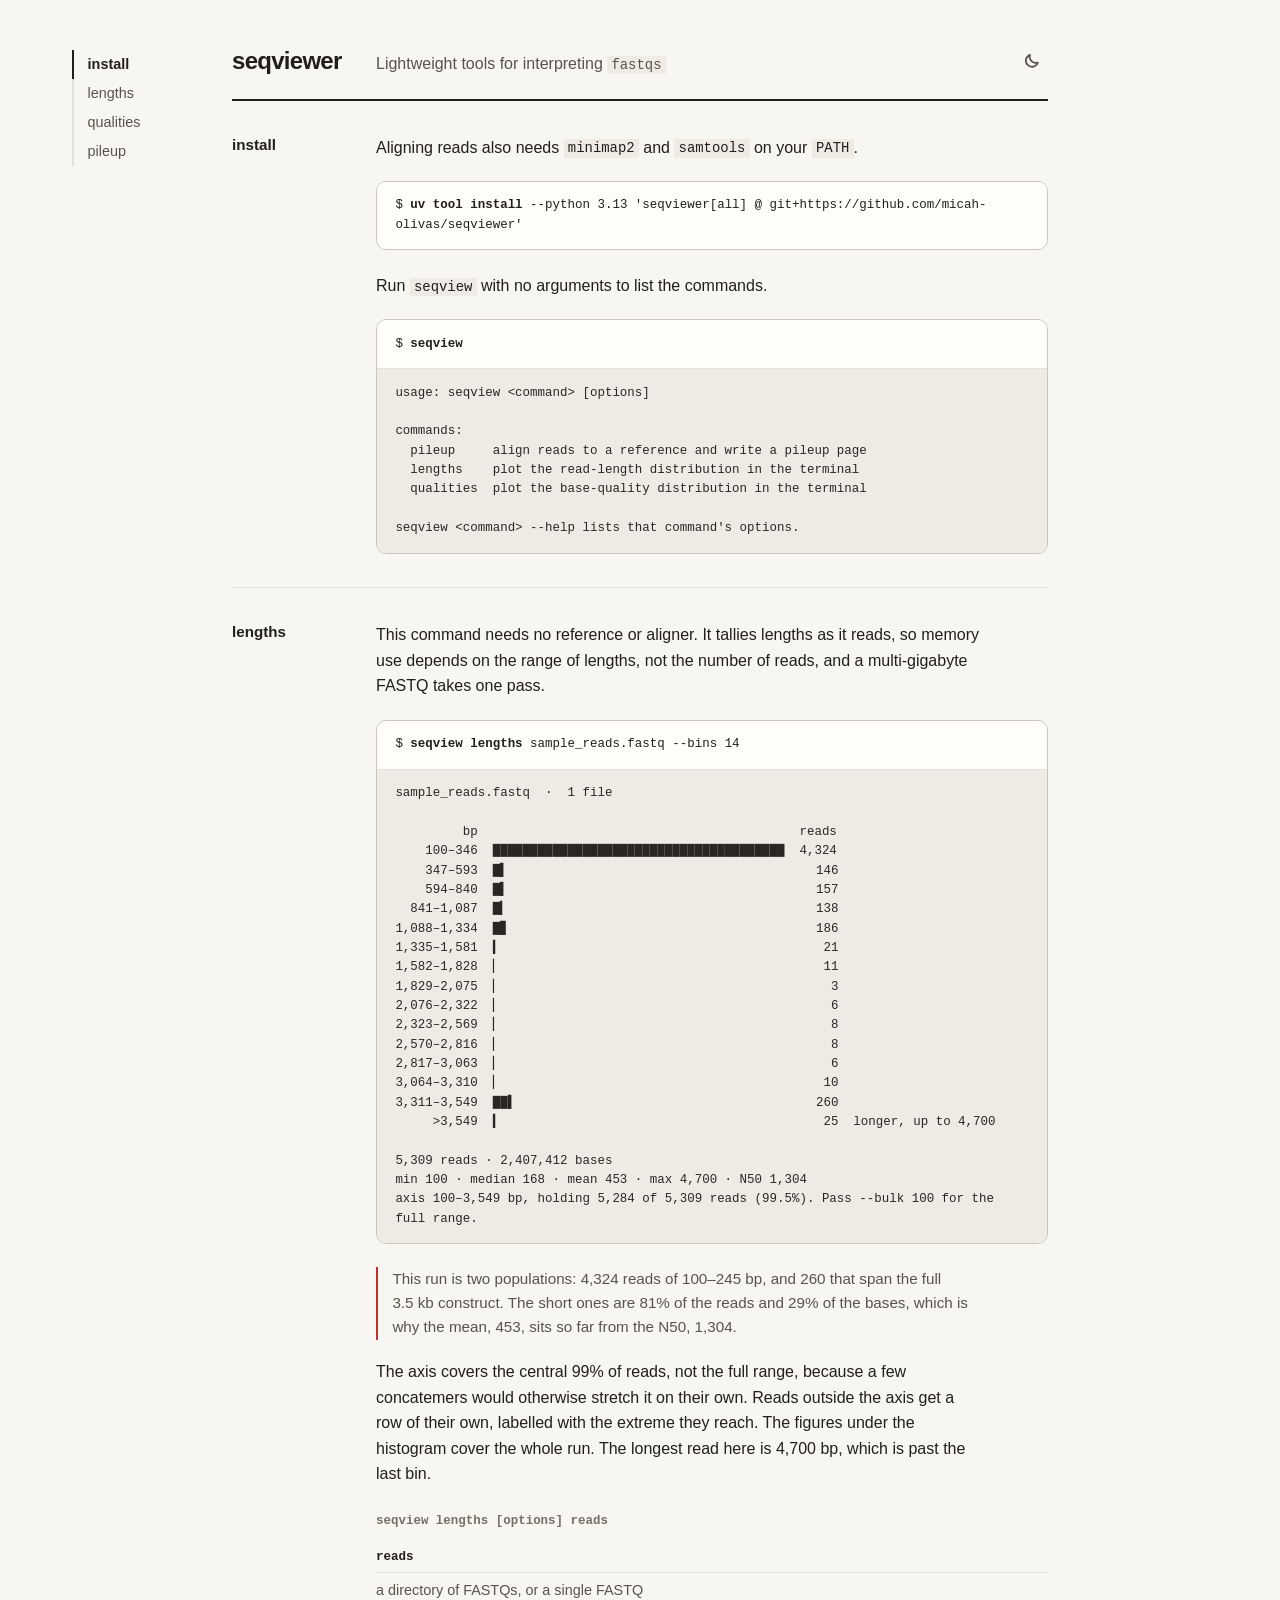
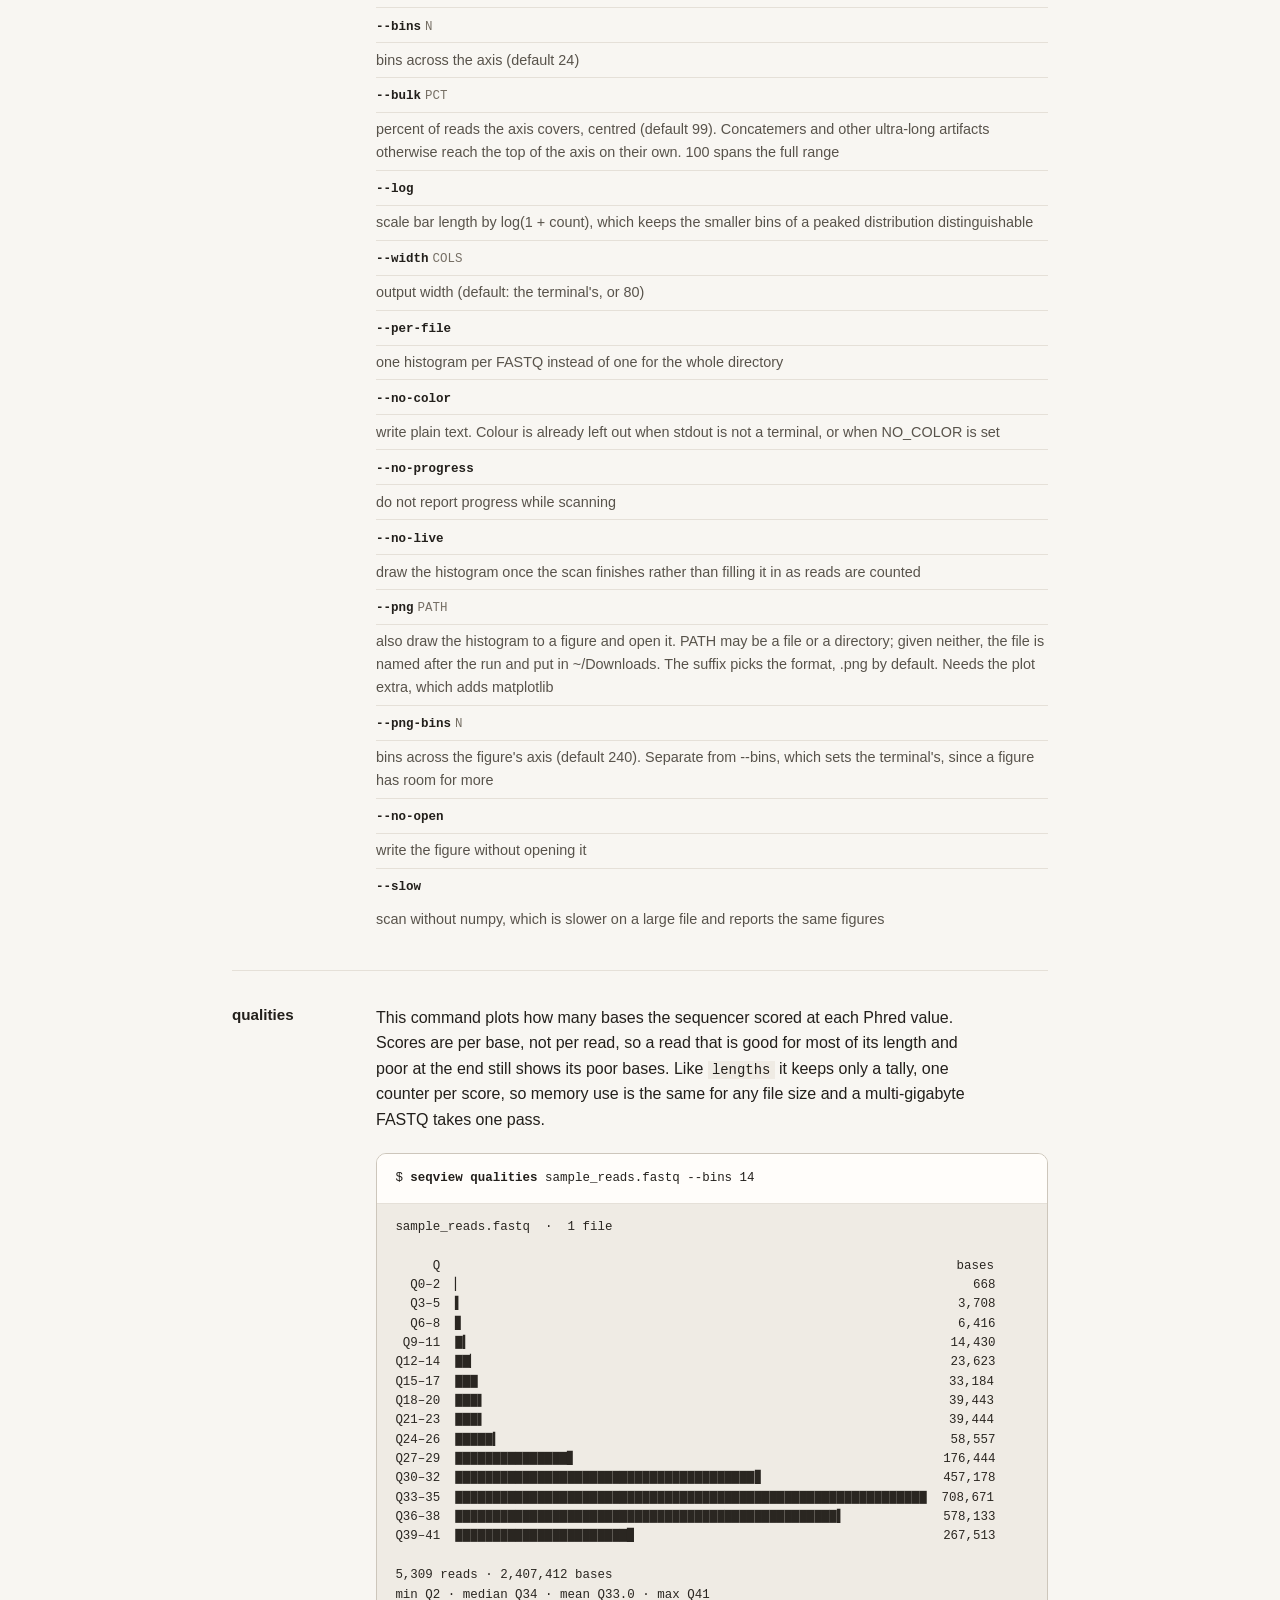
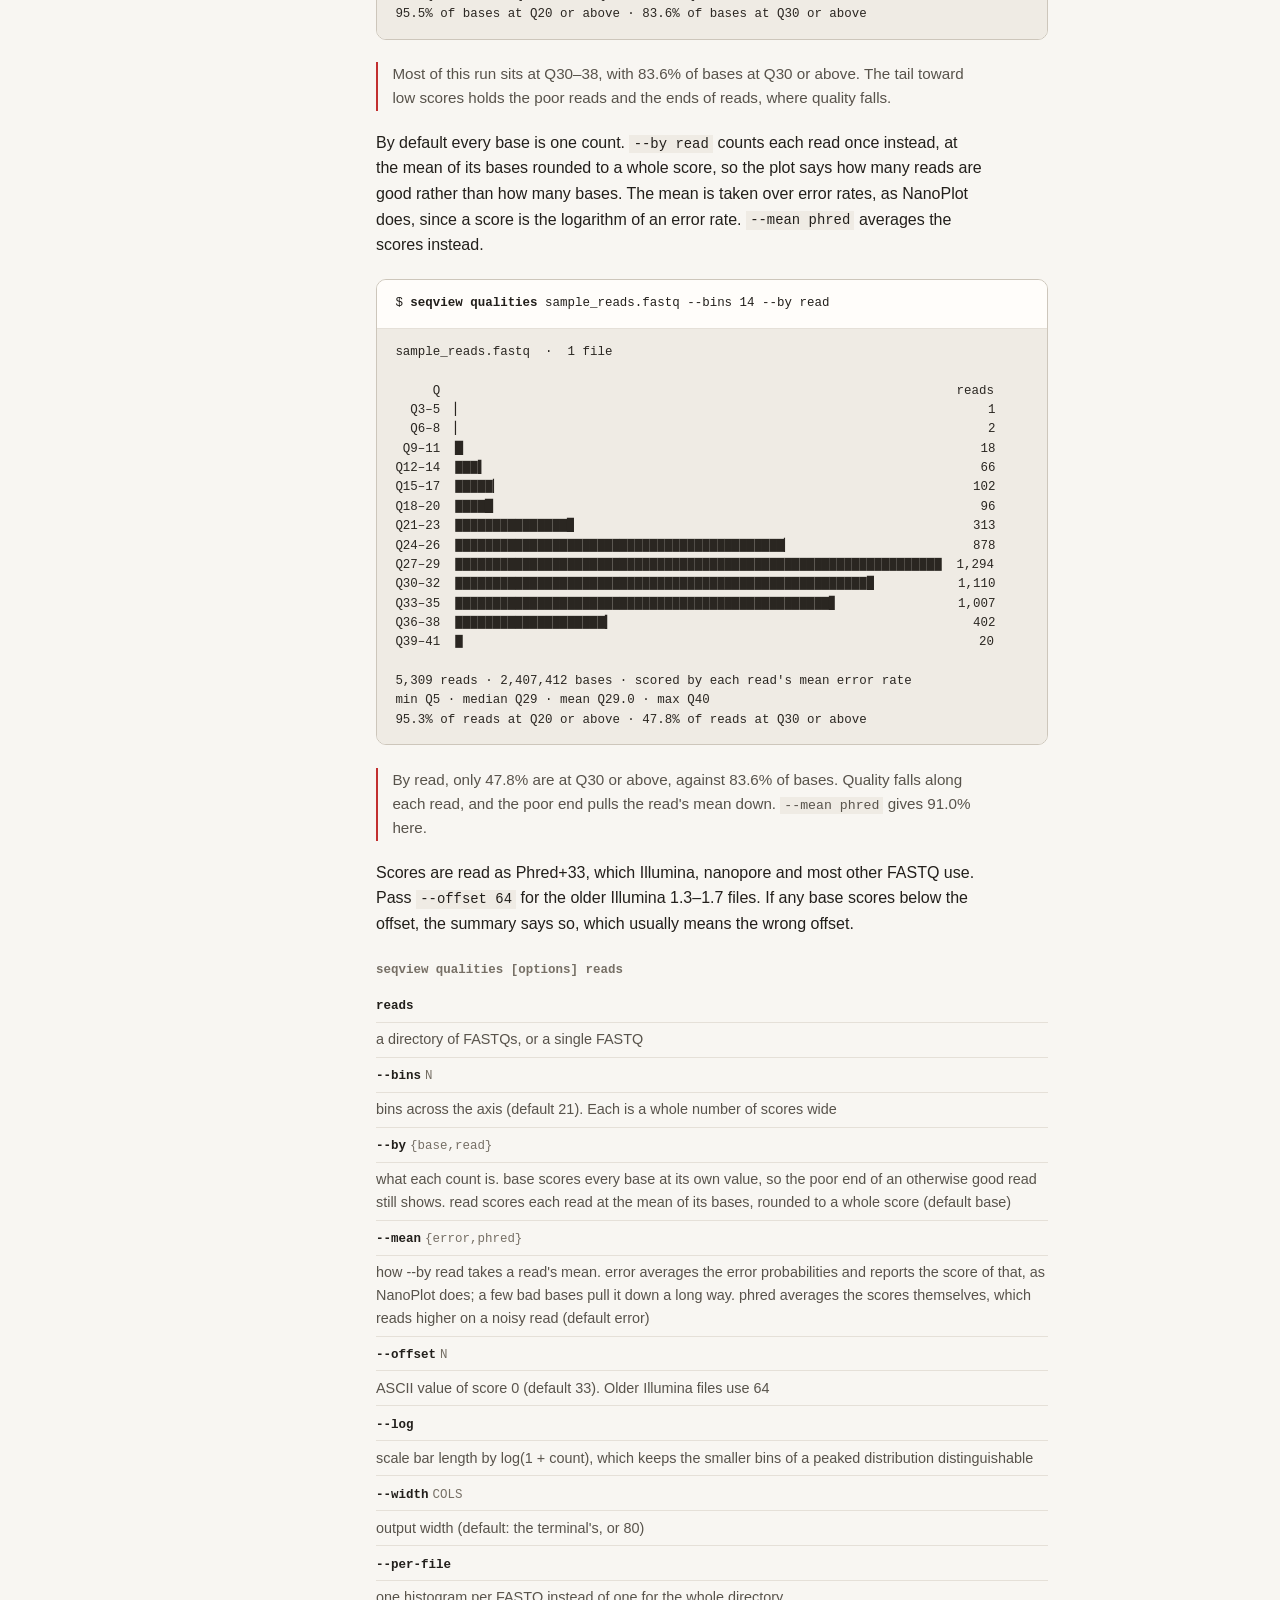
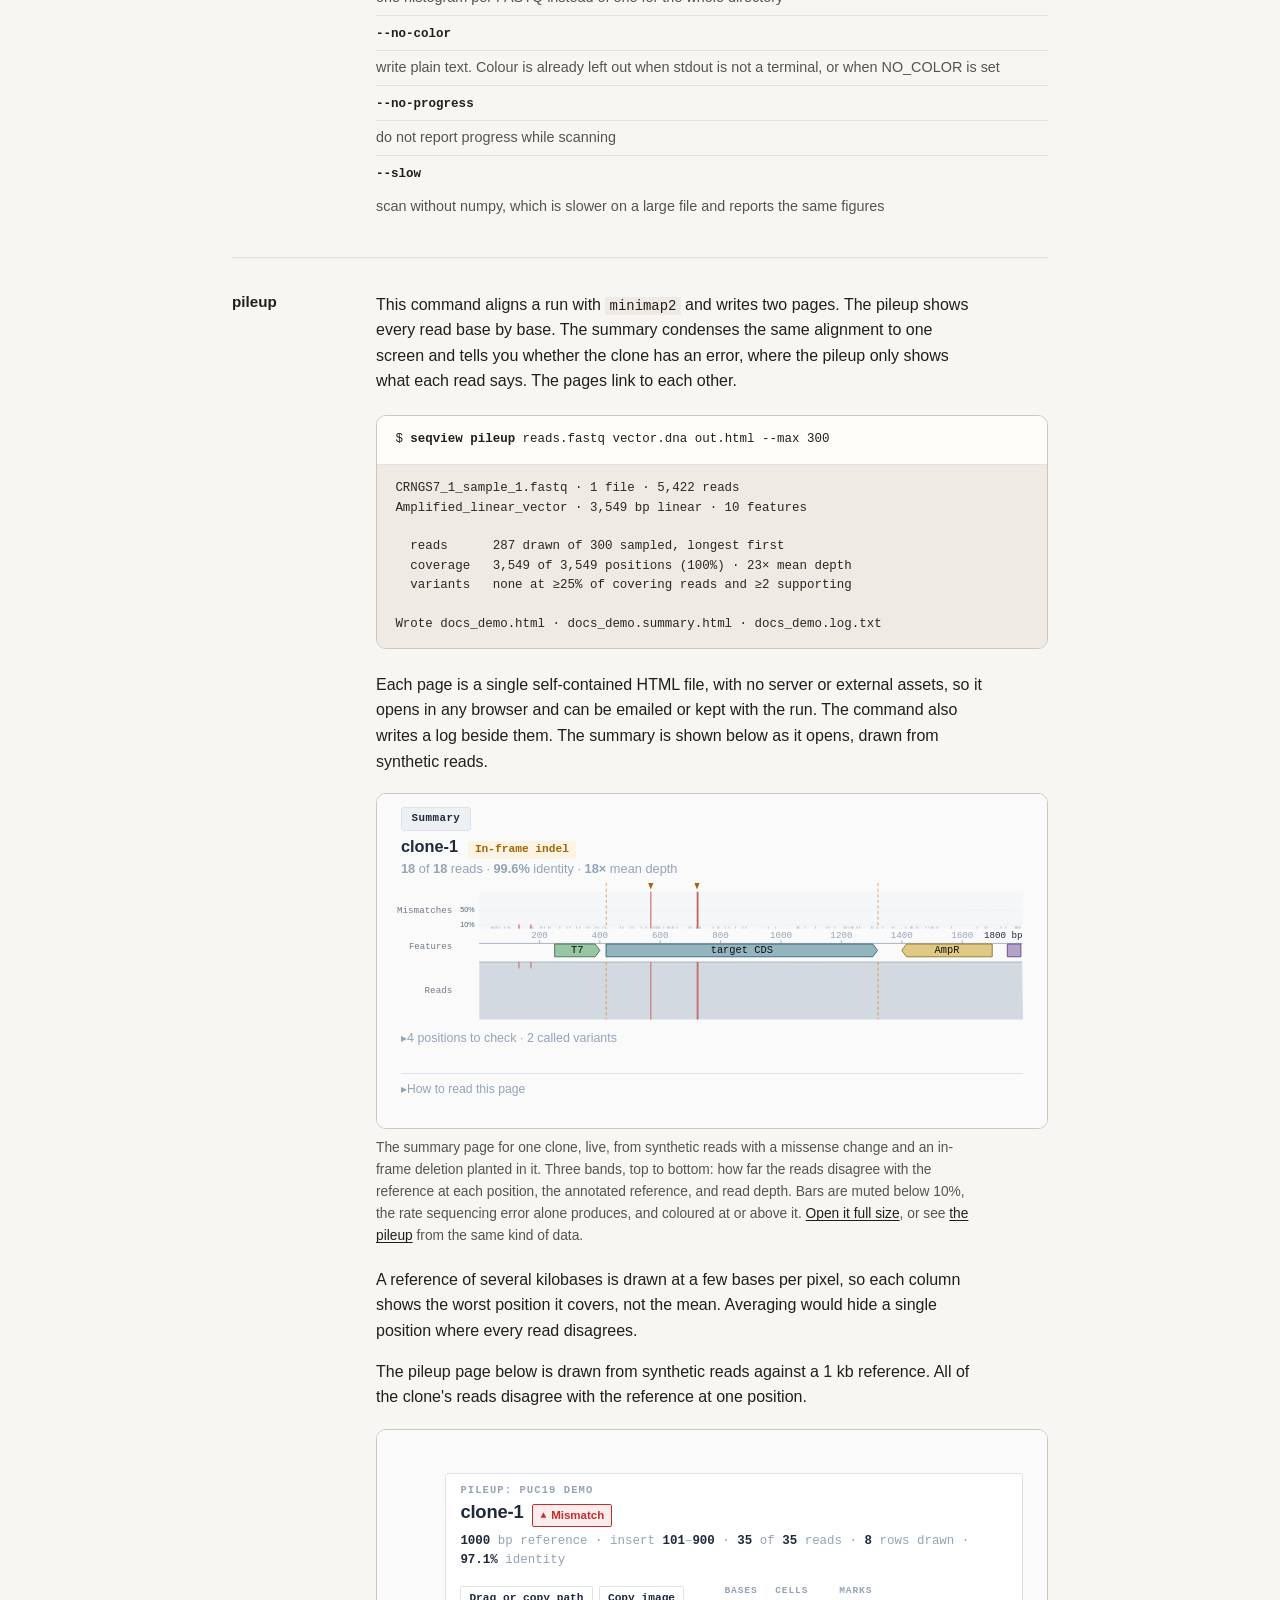
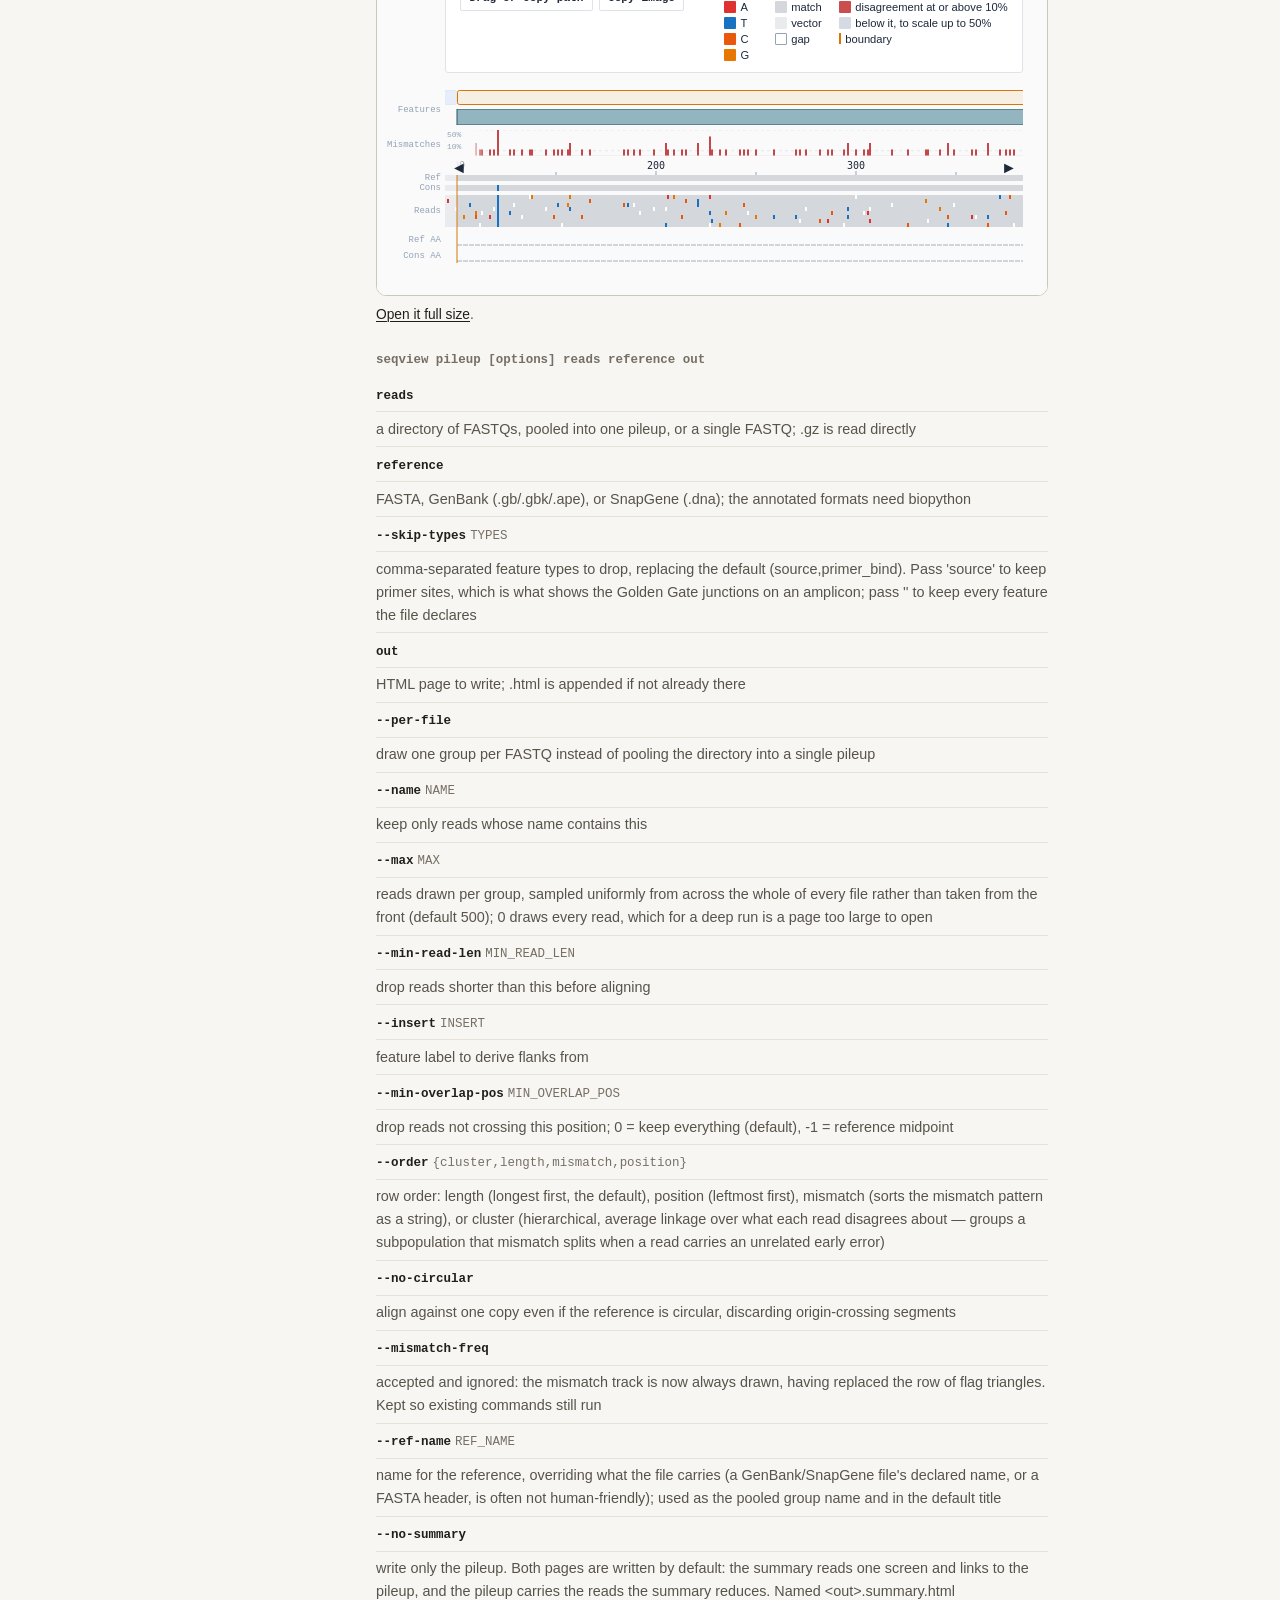
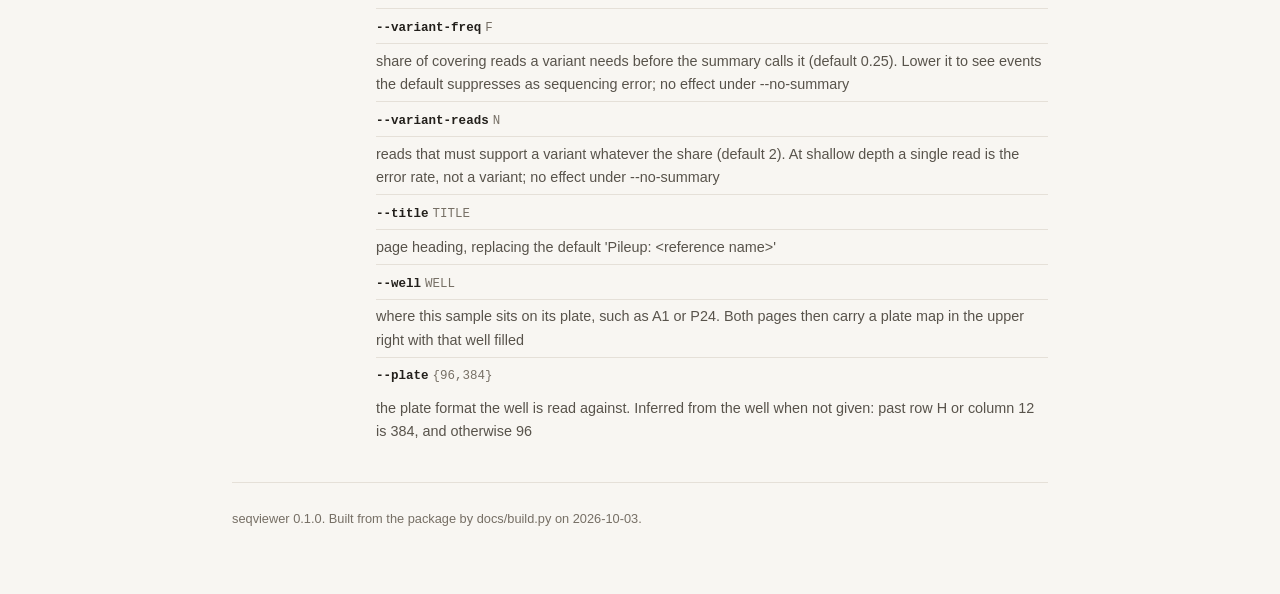
==== commit 83bd85b4: "Rename the quality command to qualities seqview qualities, seqviewer-qualities, and the docs section" ====
--- a/docs/index.html
+++ b/docs/index.html
@@ -217,7 +217,7 @@
 <nav class="ladder" aria-label="Sections">
   <a href="#install">install</a>
   <a href="#lengths">lengths</a>
-  <a href="#quality">quality</a>
+  <a href="#qualities">qualities</a>
   <a href="#pileup">pileup</a>
 </nav>
 
@@ -237,9 +237,9 @@
       <pre class="out">usage: seqview &lt;command&gt; [options]
 
 commands:
-  pileup   align reads to a reference and write a pileup page
-  lengths  plot the read-length distribution in the terminal
-  quality  plot the base-quality distribution in the terminal
+  pileup     align reads to a reference and write a pileup page
+  lengths    plot the read-length distribution in the terminal
+  qualities  plot the base-quality distribution in the terminal
 
 seqview &lt;command&gt; --help lists that command's options.</pre>
     </div>
@@ -329,9 +329,9 @@
   </div>
 </section>
 
-<section class="tool" id="quality">
+<section class="tool" id="qualities">
   <div class="label">
-    <span class="name">quality</span>
+    <span class="name">qualities</span>
   </div>
   <div class="body">
     <p>This command plots how many bases the sequencer scored at each Phred
@@ -342,7 +342,7 @@
     pass.</p>
 
     <div class="run">
-      <pre class="cmd">$ <b>seqview quality</b> sample_reads.fastq --bins 14</pre>
+      <pre class="cmd">$ <b>seqview qualities</b> sample_reads.fastq --bins 14</pre>
       <pre class="out">sample_reads.fastq  ·  1 file
 
      Q                                                                     bases
@@ -379,7 +379,7 @@
     an error rate. <code>--mean phred</code> averages the scores instead.</p>
 
     <div class="run">
-      <pre class="cmd">$ <b>seqview quality</b> sample_reads.fastq --bins 14 --by read</pre>
+      <pre class="cmd">$ <b>seqview qualities</b> sample_reads.fastq --bins 14 --by read</pre>
       <pre class="out">sample_reads.fastq  ·  1 file
 
      Q                                                                     reads
@@ -414,7 +414,7 @@
     usually means the wrong offset.</p>
 
     <div class="ref">
-      <h3>seqview quality [options] reads</h3>
+      <h3>seqview qualities [options] reads</h3>
       <dl class="flags">
       <dt><code>reads</code></dt>
       <dd>a directory of FASTQs, or a single FASTQ</dd>
@@ -577,7 +577,35 @@
     button.setAttribute("aria-label", dark ? "Switch to light mode" : "Switch to dark mode");
     document.querySelectorAll("figure iframe").forEach(tell);
   }
+  /* Colours cross-fade for a moment while the theme changes.  The rule exists
+     only for that moment, so nothing else on the page is slowed by it. */
+  var FADE = "html.theme-fade, html.theme-fade *, html.theme-fade *::before, " +
+    "html.theme-fade *::after { transition: background-color .3s ease, " +
+    "color .3s ease, border-color .3s ease, fill .3s ease, stroke .3s ease " +
+    "!important; }";
+  function fade(doc) {
+    try {
+      if (!doc || !doc.documentElement) return;
+      if (window.matchMedia &&
+          matchMedia("(prefers-reduced-motion: reduce)").matches) return;
+      if (!doc.getElementById("theme-fade-style")) {
+        var style = doc.createElement("style");
+        style.id = "theme-fade-style"; style.textContent = FADE;
+        (doc.head || doc.documentElement).appendChild(style);
+      }
+      var html = doc.documentElement;
+      html.classList.add("theme-fade");
+      clearTimeout(html.fadeTimer);
+      html.fadeTimer = setTimeout(function () {
+        html.classList.remove("theme-fade");
+      }, 450);
+    } catch (e) {}
+  }
   button.addEventListener("click", function () {
+    fade(document);
+    document.querySelectorAll("figure iframe").forEach(function (frame) {
+      fade(frame.contentDocument);
+    });
     var next = current() === "dark" ? "light" : "dark";
     root.setAttribute("data-theme", next);
     try { localStorage.setItem("seqviewer-theme", next); } catch (e) {}
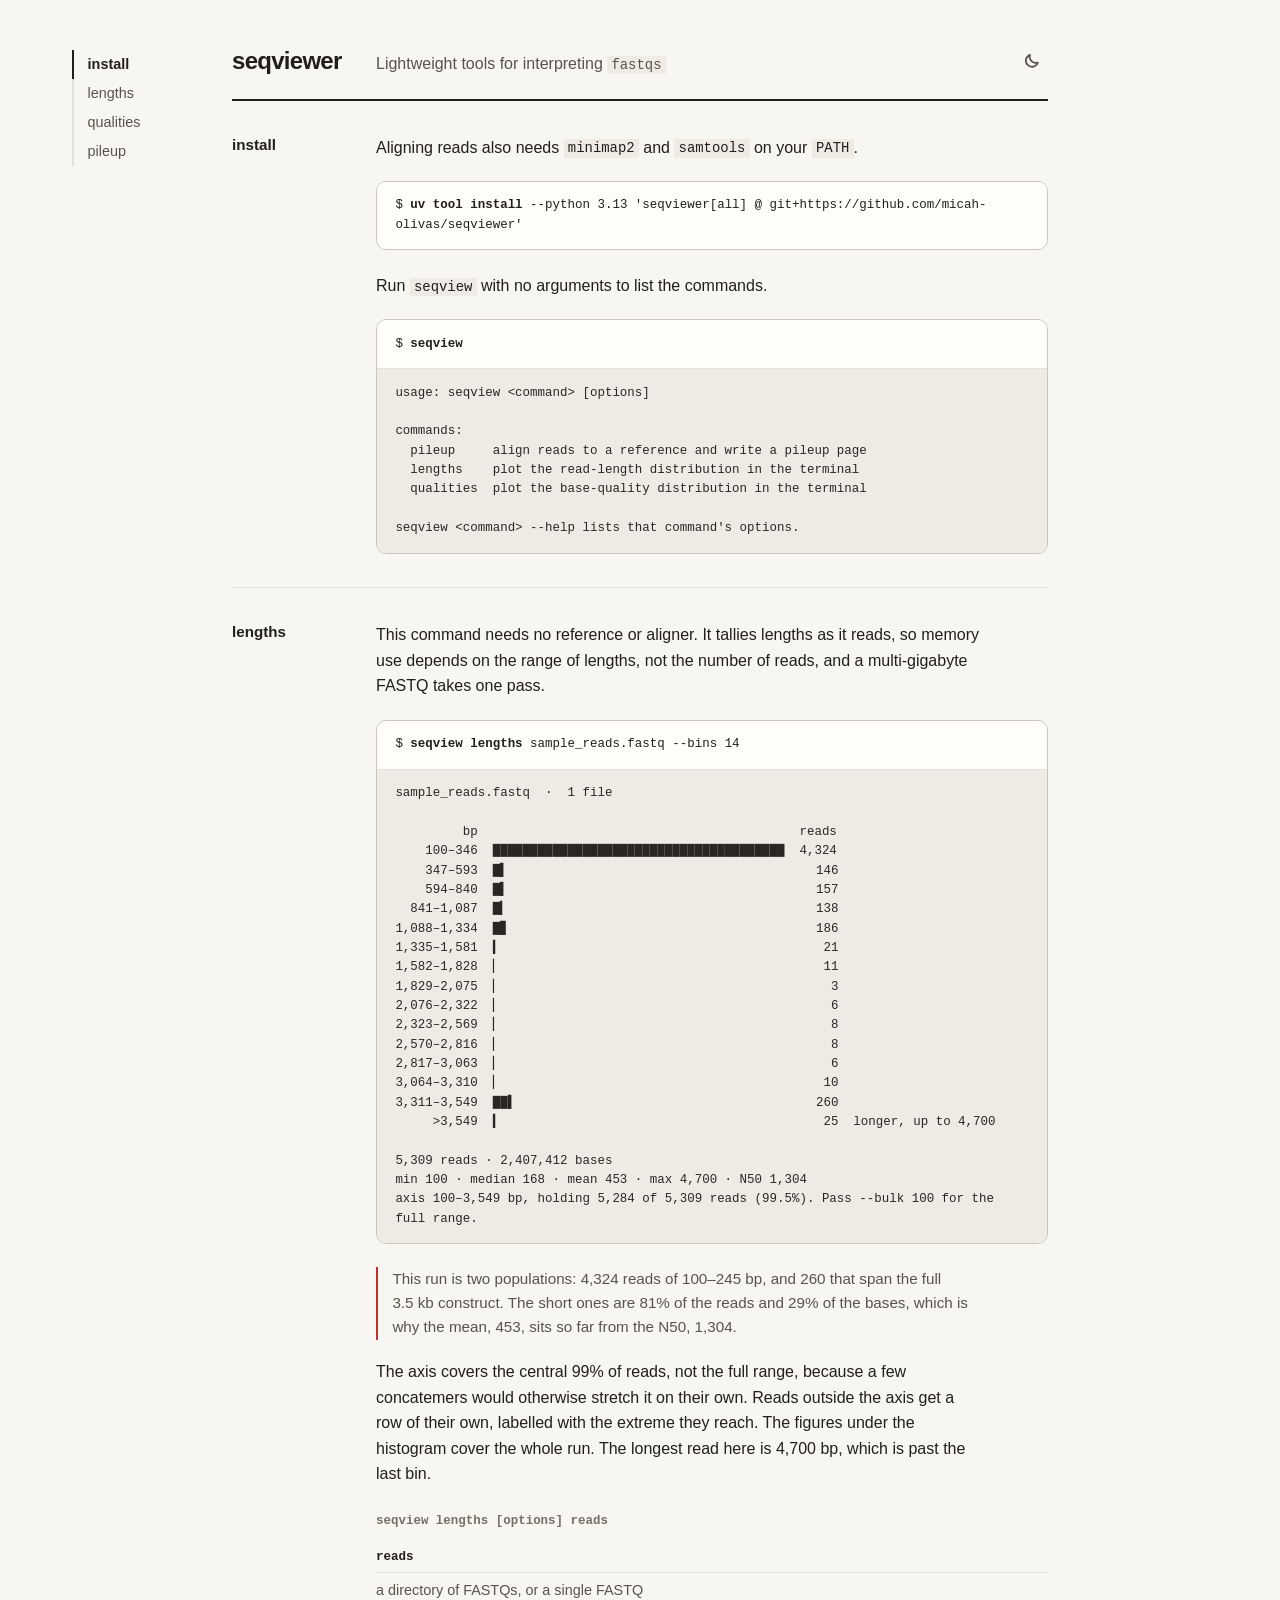
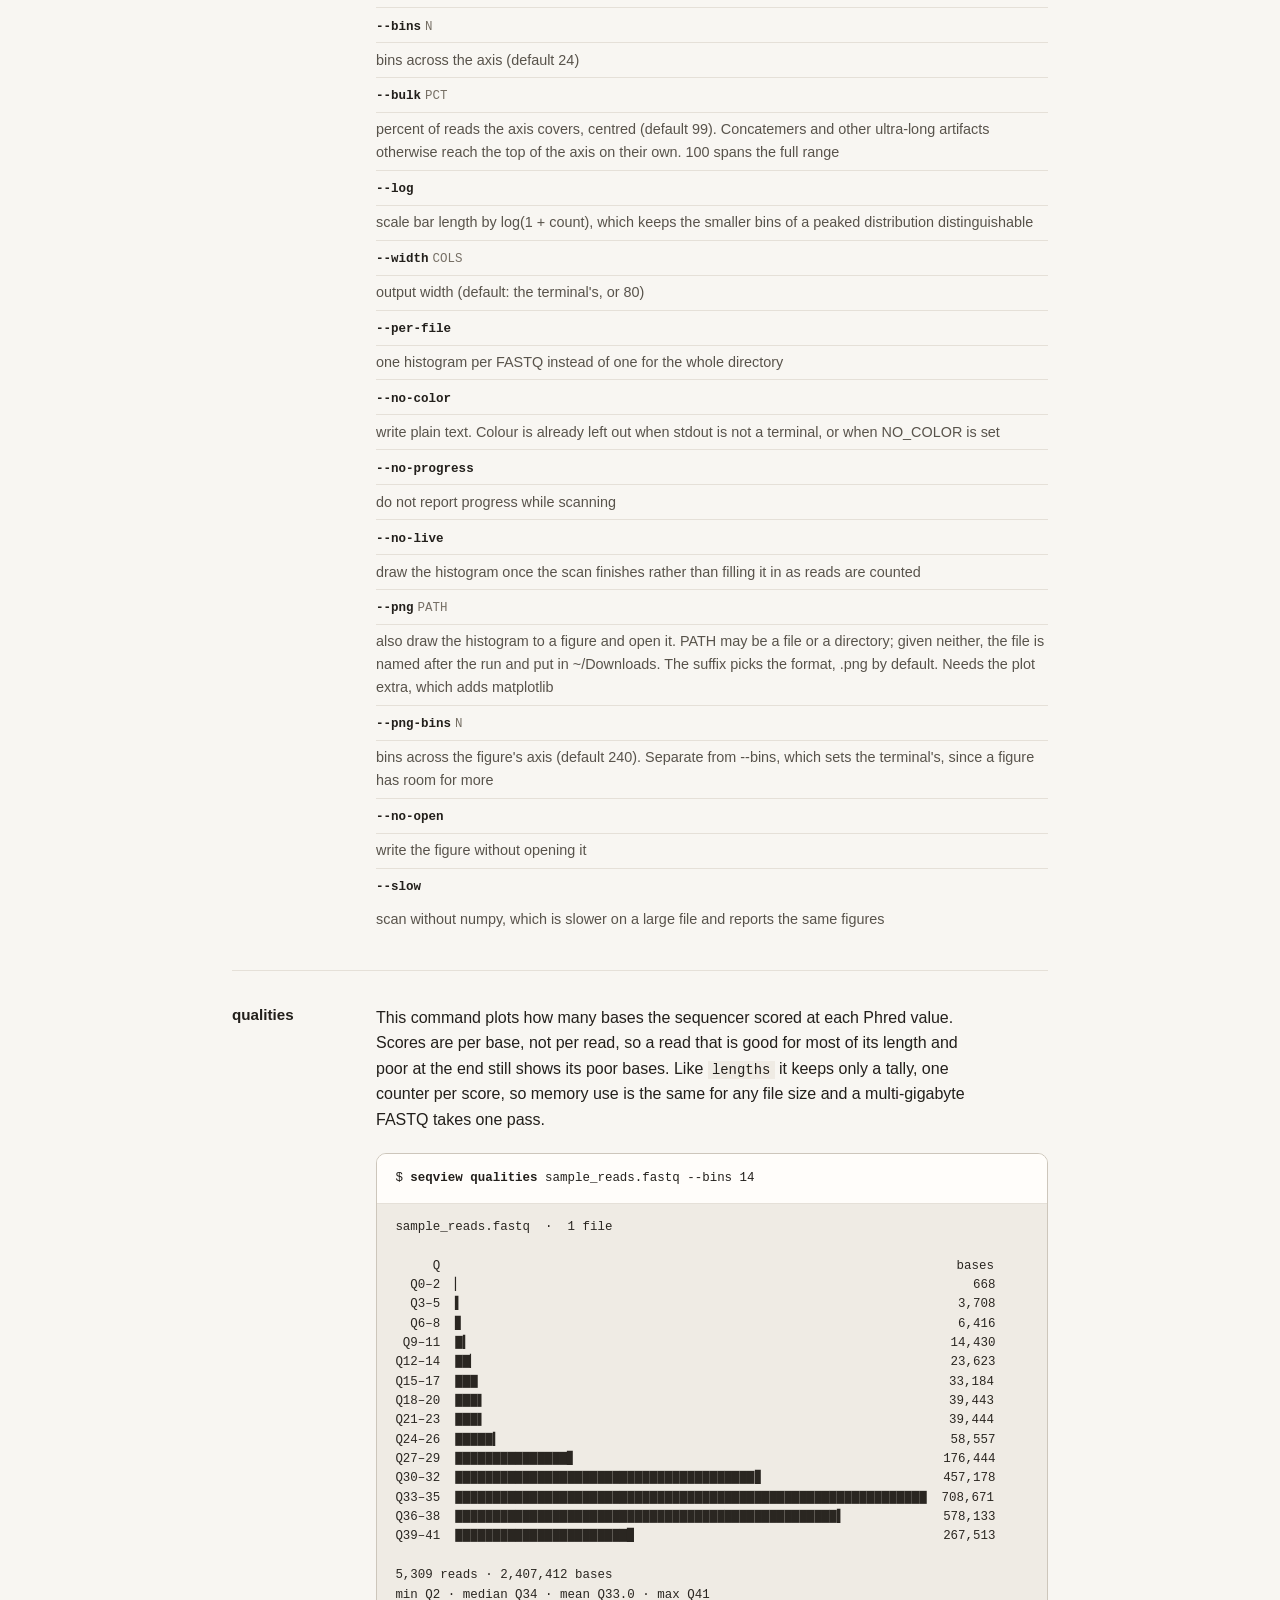
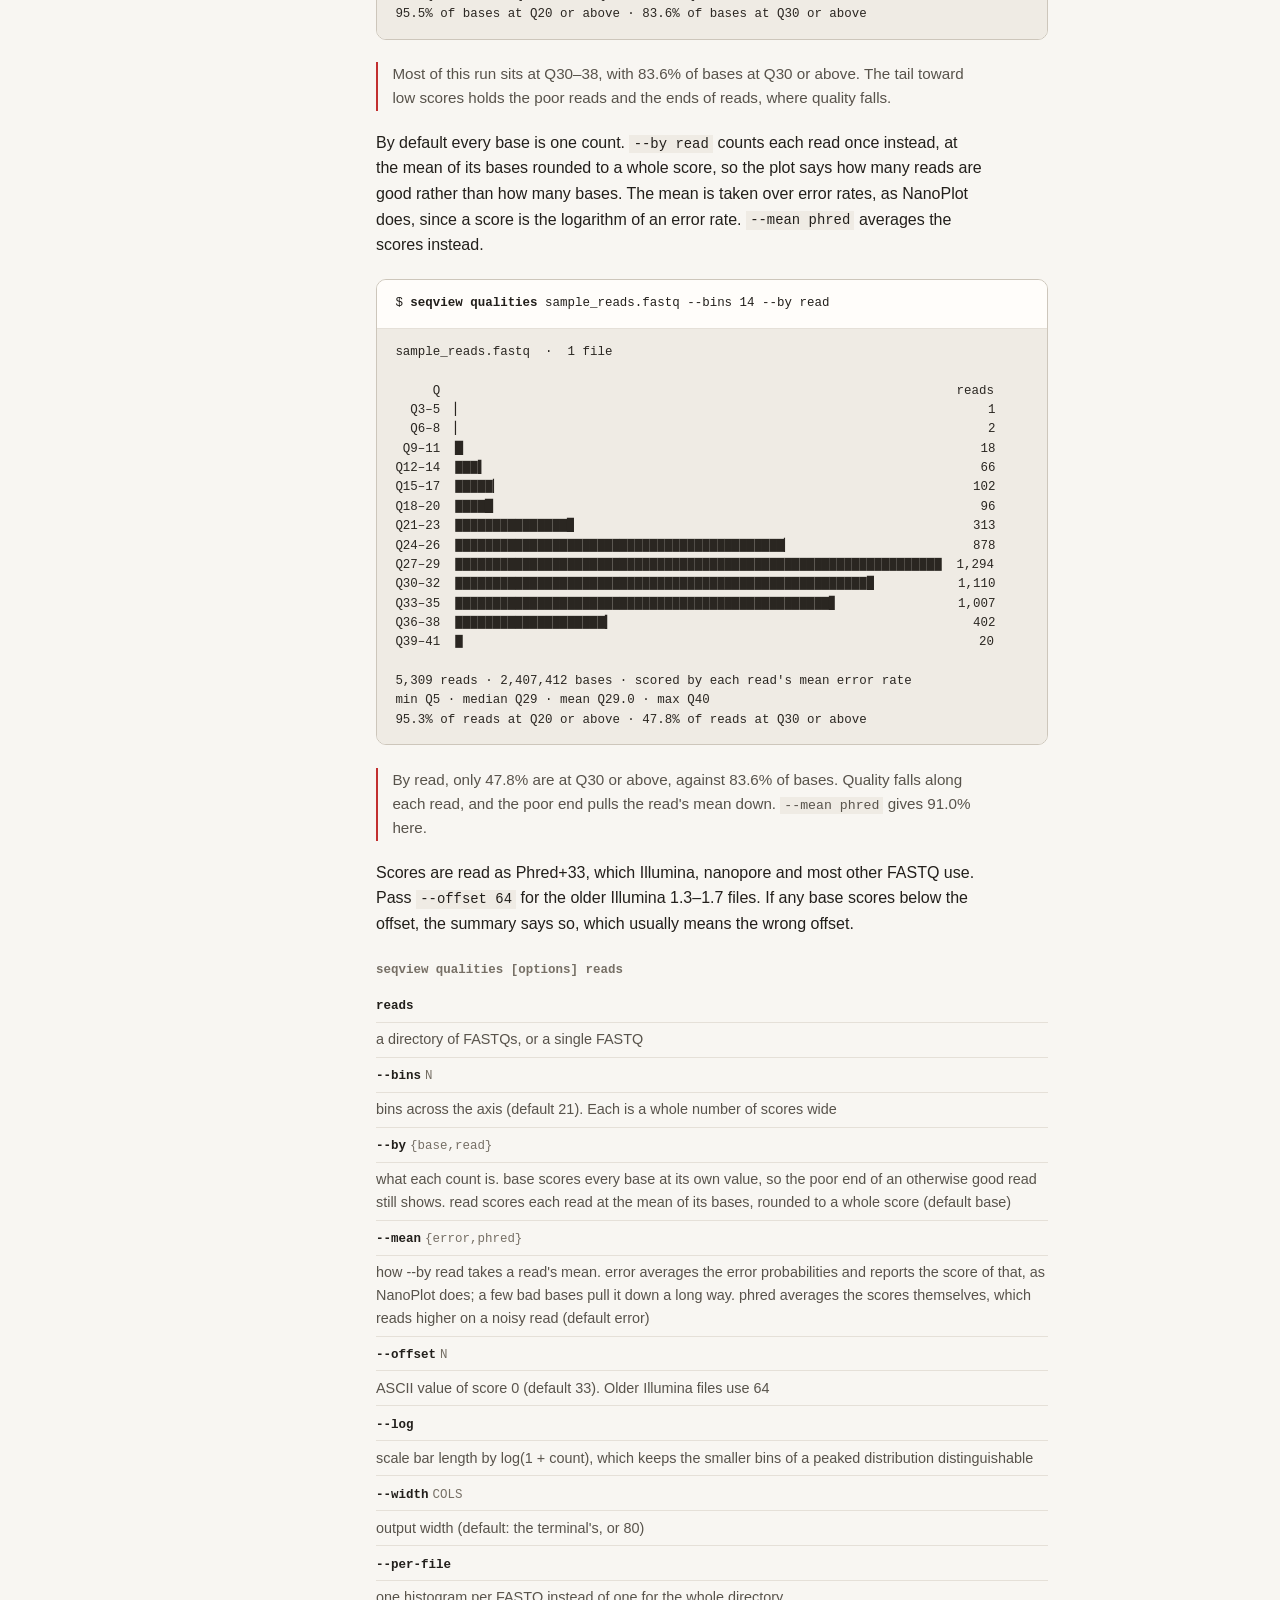
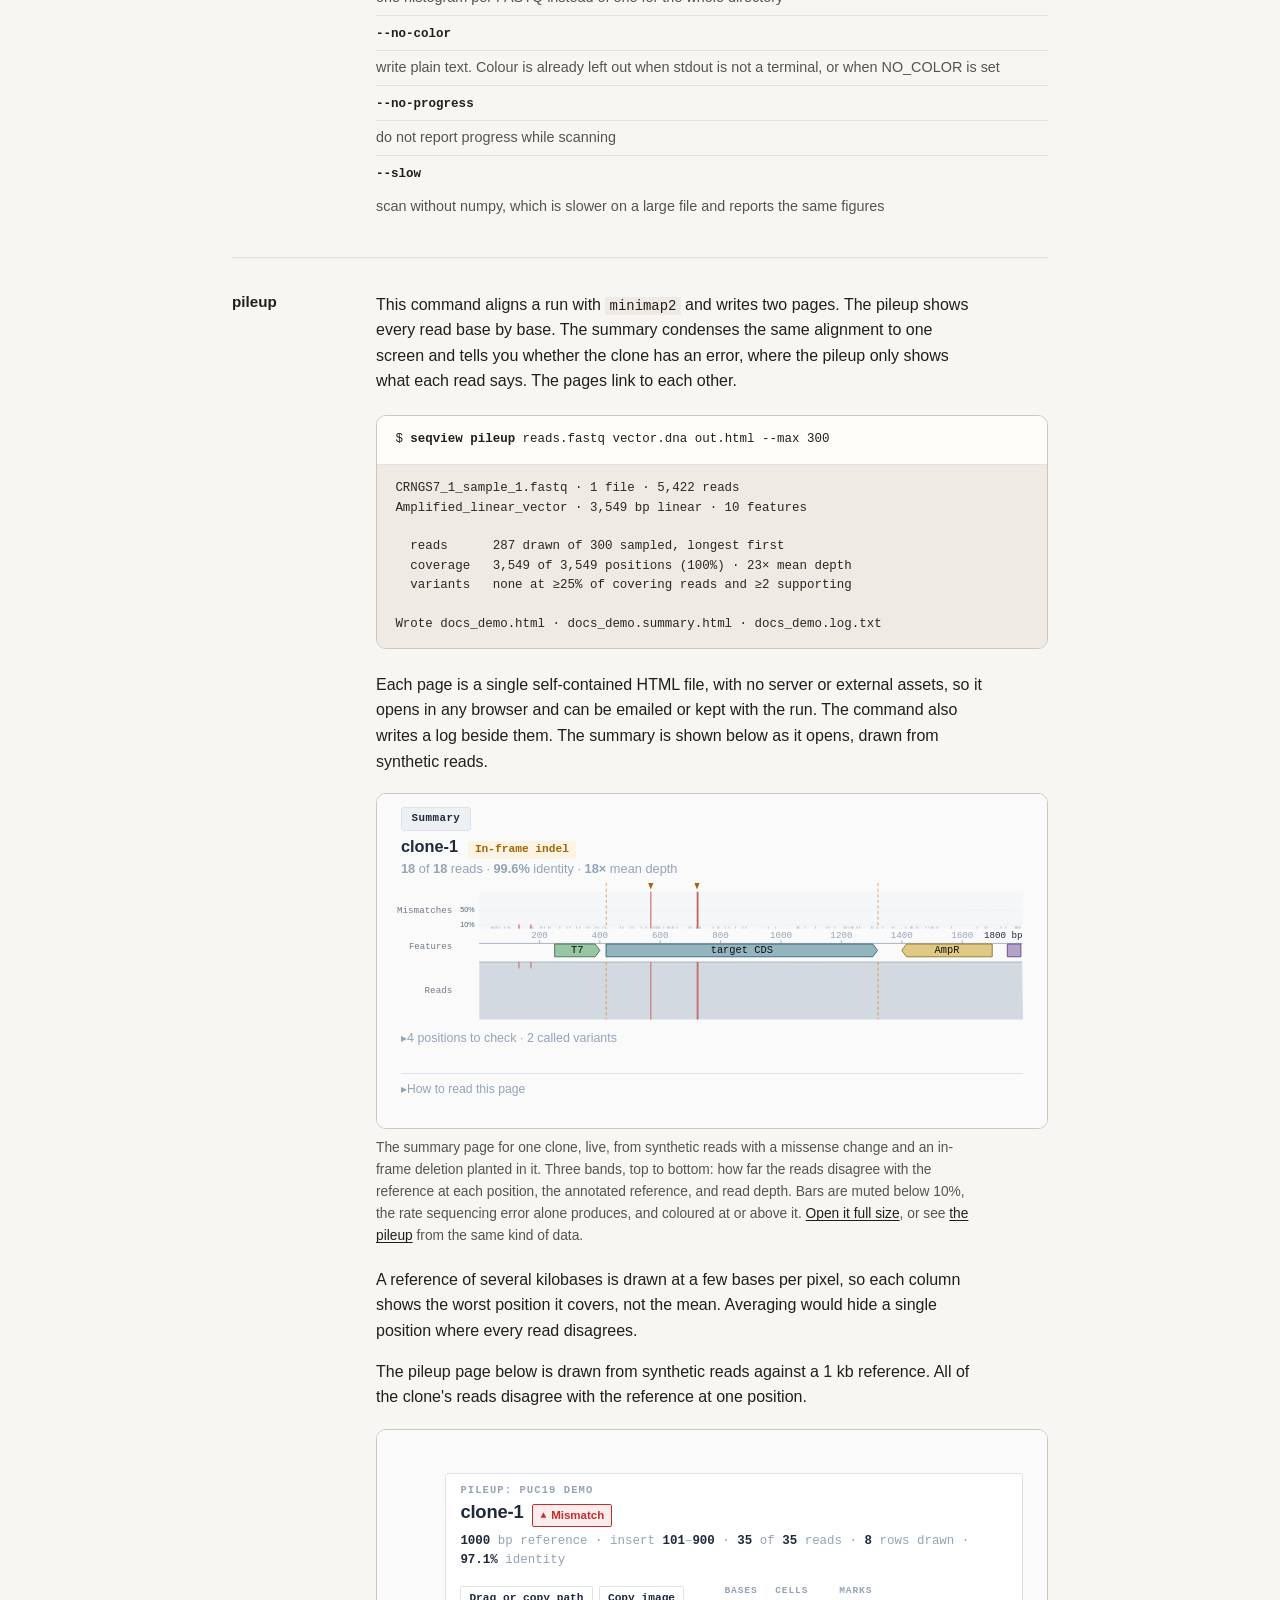
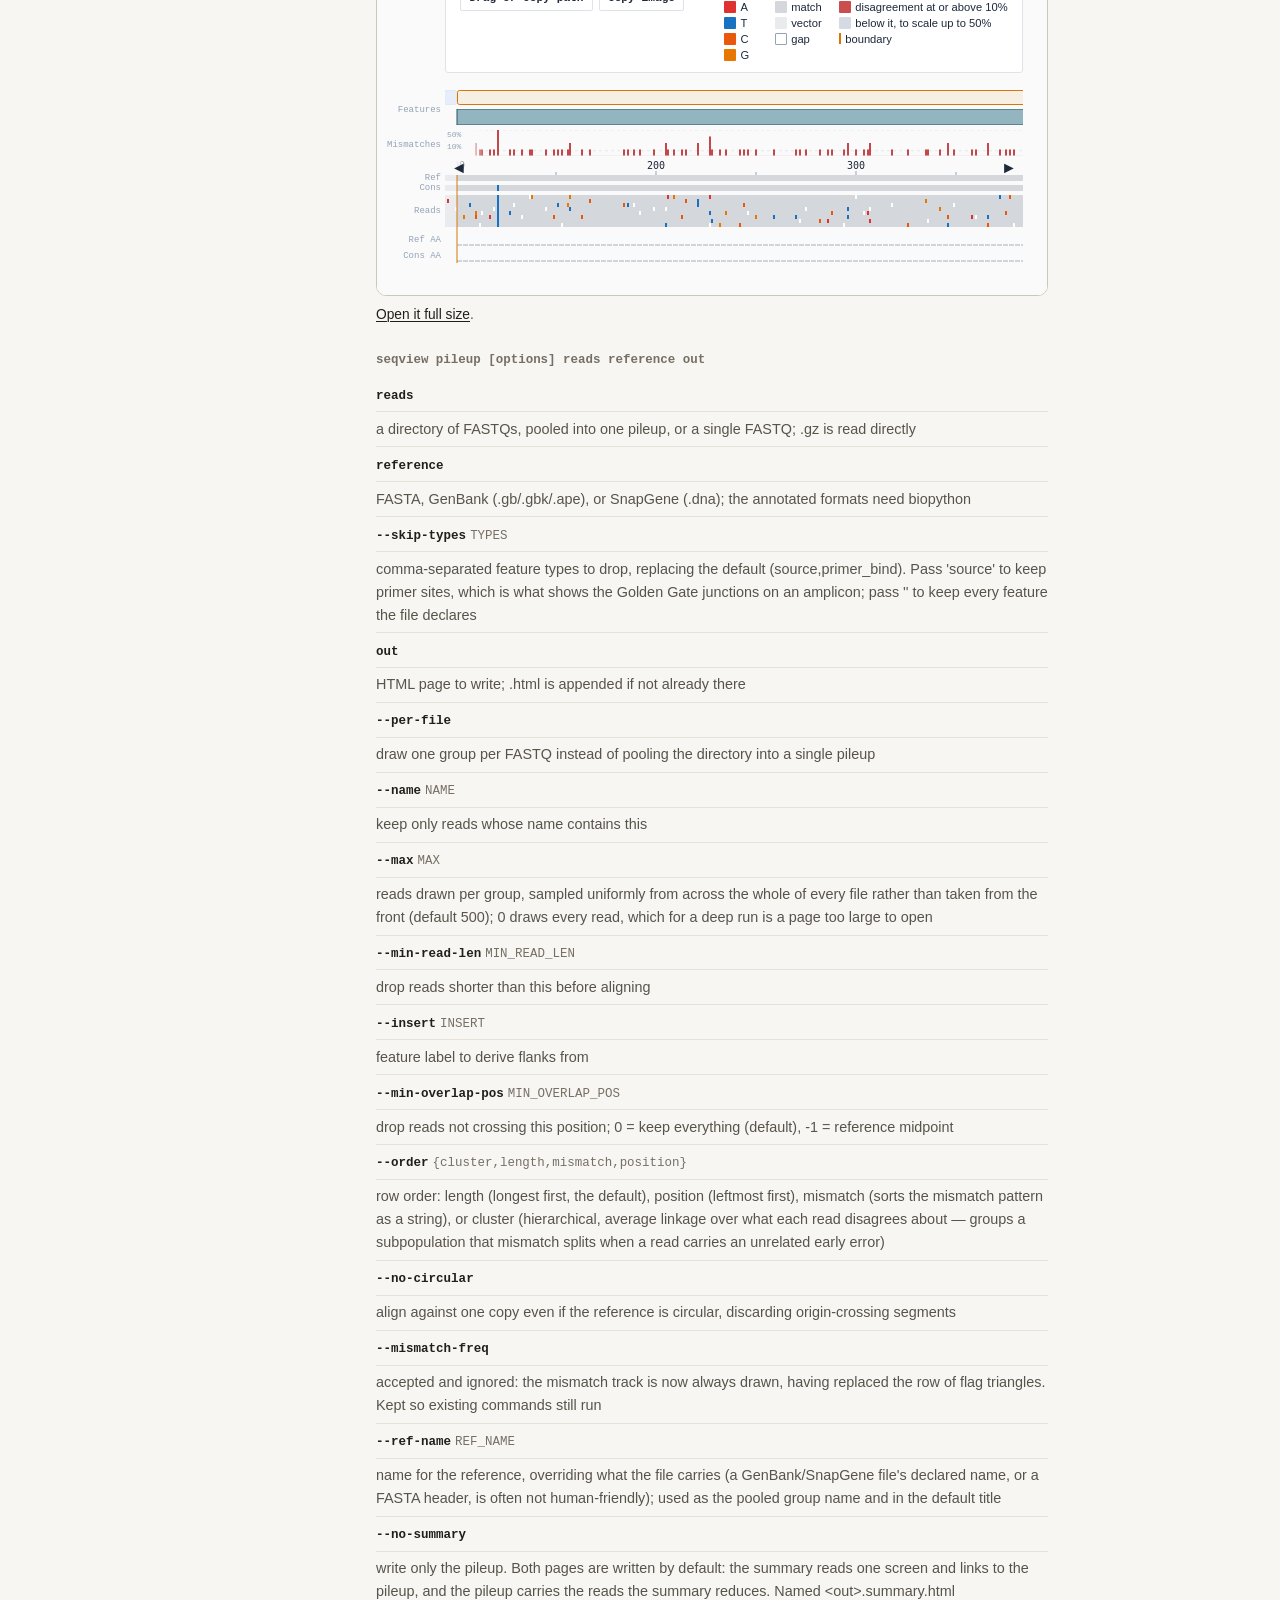
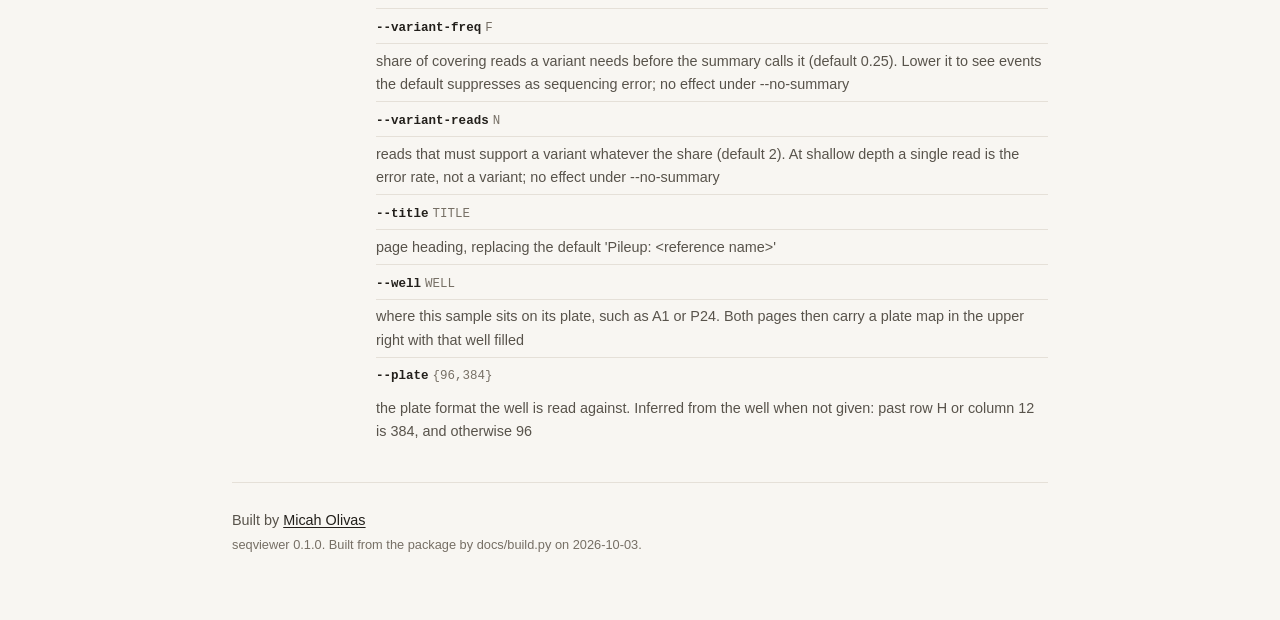
==== commit 8fde5a46: "Credit the author at the foot of the docs page Adds a visible "Built by" line above the build stamp," ====
--- a/docs/index.html
+++ b/docs/index.html
@@ -134,8 +134,7 @@
 .run { position: relative; }
 .copy { position: absolute; top: 0.5rem; right: 0.5rem; z-index: 1;
         font: 0.72rem/1 "Helvetica Neue", Helvetica, Arial, sans-serif;
-        color: var(--muted); background: var(--paper);
-        border: 1px solid var(--edge); border-radius: 6px;
+        color: var(--muted); background: none; border: 0; border-radius: 4px;
         width: 1.9rem; height: 1.9rem; padding: 0; cursor: pointer;
         display: grid; place-items: center; }
 .copy svg { width: 1rem; height: 1rem; fill: none; stroke: currentColor;
@@ -144,8 +143,9 @@
 .run .cmd:hover ~ .copy, .copy:hover, .copy:focus-visible,
 .copy[data-state="done"] { opacity: 1; }
 @media (hover: none) { .copy { opacity: 1; } }
-.copy:hover, .copy:focus-visible { color: var(--ink); border-color: var(--quiet); }
-.copy[data-state="done"] { color: var(--accent); border-color: var(--accent); }
+.copy:hover, .copy:focus-visible { color: var(--ink); }
+.copy:focus-visible { outline: 2px solid var(--ink); outline-offset: -2px; }
+.copy[data-state="done"] { color: var(--accent); }
 .run .cmd { padding-right: 3.2rem; }
 .run .cmd b { font-weight: 600; color: var(--accent); }
 .run .out { background: var(--term-bg); color: var(--term-ink);
@@ -192,7 +192,8 @@
     text-underline-offset: 0.15em; text-decoration-thickness: 0.06em; }
 a:focus-visible { outline: 2px solid var(--accent); outline-offset: 3px; }
 
-.stamp { margin: 1.6rem 0 0; font-size: 0.8rem; color: var(--quiet); }
+.credit { margin: 1.6rem 0 0; font-size: 0.9rem; color: var(--muted); }
+.stamp { margin: 0.2rem 0 0; font-size: 0.8rem; color: var(--quiet); }
 
 @media (max-width: 720px) {
   .mast, .tool { grid-template-columns: 1fr; gap: 0.5rem; }
@@ -546,6 +547,7 @@
   </div>
 </section>
 
+<p class="credit">Built by <a href="https://github.com/micah-olivas">Micah Olivas</a></p>
 <p class="stamp">seqviewer 0.1.0. Built from the package by docs/build.py on 2026-10-03.</p>
 
 </main>
